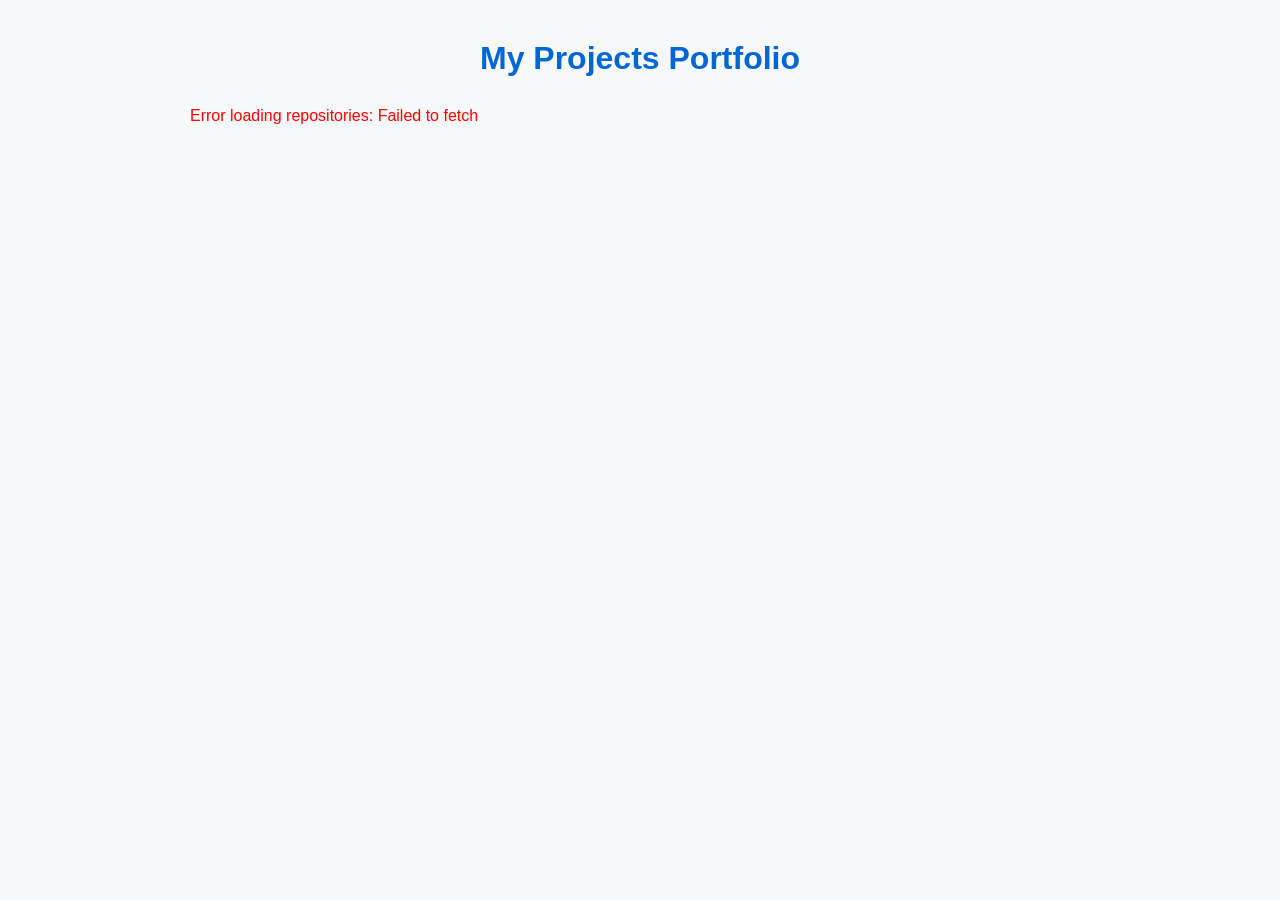
==== index.html @ 23388478 "Portfolio Removed HTML structure from JavaScript variable assignment and updated the username variab" ====
<!DOCTYPE html>
<html lang="en">
<head>
    <meta charset="UTF-8">
    <meta name="viewport" content="width=device-width, initial-scale=1.0">
    <title>My Portfolio & Projects</title>
    <style>
        body {
            font-family: -apple-system, BlinkMacSystemFont, "Segoe UI", Roboto, Helvetica, Arial, sans-serif;
            max-width: 900px;
            margin: 40px auto;
            padding: 0 20px;
            color: #24292e;
            background-color: #f6f8fa;
        }
        h1 {
            text-align: center;
            color: #0366d6;
            margin-bottom: 30px;
        }
        h2 {
            border-bottom: 2px solid #e1e4e8;
            padding-bottom: 6px;
            margin-top: 40px;
            color: #24292e;
            text-transform: capitalize;
        }
        .repo-grid {
            display: grid;
            grid-template-columns: repeat(auto-fill, minmax(280px, 1fr));
            gap: 16px;
            margin-top: 16px;
        }
        .repo-card {
            background: #ffffff;
            border: 1px solid #e1e4e8;
            border-radius: 6px;
            padding: 16px;
            box-shadow: 0 1px 3px rgba(0,0,0,0.04);
            display: flex;
            flex-direction: column;
            justify-content: space-between;
            transition: transform 0.2s, box-shadow 0.2s;
        }
        .repo-card:hover {
            transform: translateY(-2px);
            box-shadow: 0 4px 8px rgba(0,0,0,0.08);
        }
        .repo-title {
            font-size: 1.1em;
            font-weight: 600;
            color: #0366d6;
            text-decoration: none;
            word-break: break-all;
        }
        .repo-title:hover {
            text-decoration: underline;
        }
        .repo-desc {
            color: #586069;
            font-size: 0.9em;
            margin: 10px 0;
            flex-grow: 1;
        }
        .repo-meta {
            font-size: 0.8em;
            color: #6a737d;
            display: flex;
            gap: 10px;
            align-items: center;
            flex-wrap: wrap;
        }
        .language {
            background: #f1f8ff;
            color: #0366d6;
            padding: 2px 6px;
            border-radius: 4px;
            font-weight: 500;
        }
        .topic-tag {
            background: #eaecef;
            color: #24292e;
            padding: 2px 6px;
            border-radius: 4px;
            font-size: 0.75em;
        }
    </style>
</head>
<body>

    <h1>My Projects Portfolio</h1>
    <div id="portfolio-container">Loading repositories by field...</div>

    <script>

        const username = 'thibdrv';

        async function fetchCategorizedRepos() {
            const container = document.getElementById('portfolio-container');
            try {
                const response = await fetch(`https://api.github.com/users/${username}/repos?sort=updated&per_page=100`);
                if (!response.ok) throw new Error('Failed to fetch repositories');
                
                const repos = await response.json();
                const originalRepos = repos.filter(repo => !repo.fork);

                if (originalRepos.length === 0) {
                    container.innerHTML = '<p>No repositories found.</p>';
                    return;
                }

                const categories = {};
                
                originalRepos.forEach(repo => {
                    // Look at GitHub topics to categorize, or use default category
                    let category = 'Other Projects';
                    if (repo.topics && repo.topics.length > 0) {
                        // Takes the first topic as the main category, and cleans formatting
                        category = repo.topics[0].replace(/-/g, ' ');
                    }

                    if (!categories[category]) {
                        categories[category] = [];
                    }
                    categories[category].push(repo);
                });

                container.innerHTML = '';

                // Render each category section
                for (const [categoryName, repoList] of Object.entries(categories)) {
                    const section = document.createElement('div');
                    
                    const heading = document.createElement('h2');
                    heading.textContent = categoryName;
                    section.appendChild(heading);

                    const grid = document.createElement('div');
                    grid.className = 'repo-grid';

                    repoList.forEach(repo => {
                        const card = document.createElement('div');
                        card.className = 'repo-card';
                        
                        const description = repo.description ? repo.description : 'No description provided.';
                        const language = repo.language ? `<span class="language">${repo.language}</span>` : '';
                        const topics = repo.topics ? repo.topics.map(t => `<span class="topic-tag">${t}</span>`).join(' ') : '';
                        
                        card.innerHTML = `
                            <div>
                                <a class="repo-title" href="${repo.html_url}" target="_blank">${repo.name}</a>
                                <p class="repo-desc">${description}</p>
                            </div>
                            <div>
                                <div style="margin-bottom: 8px;">${topics}</div>
                                <div class="repo-meta">
                                    ${language} 
                                    <span>⭐ ${repo.stargazers_count}</span>
                                </div>
                            </div>
                        `;
                        grid.appendChild(card);
                    });

                    section.appendChild(grid);
                    container.appendChild(section);
                }

            } catch (error) {
                container.innerHTML = `<p style="color: red;">Error loading repositories: ${error.message}</p>`;
            }
        }

        fetchCategorizedRepos();
    </script>

</body>
</html>
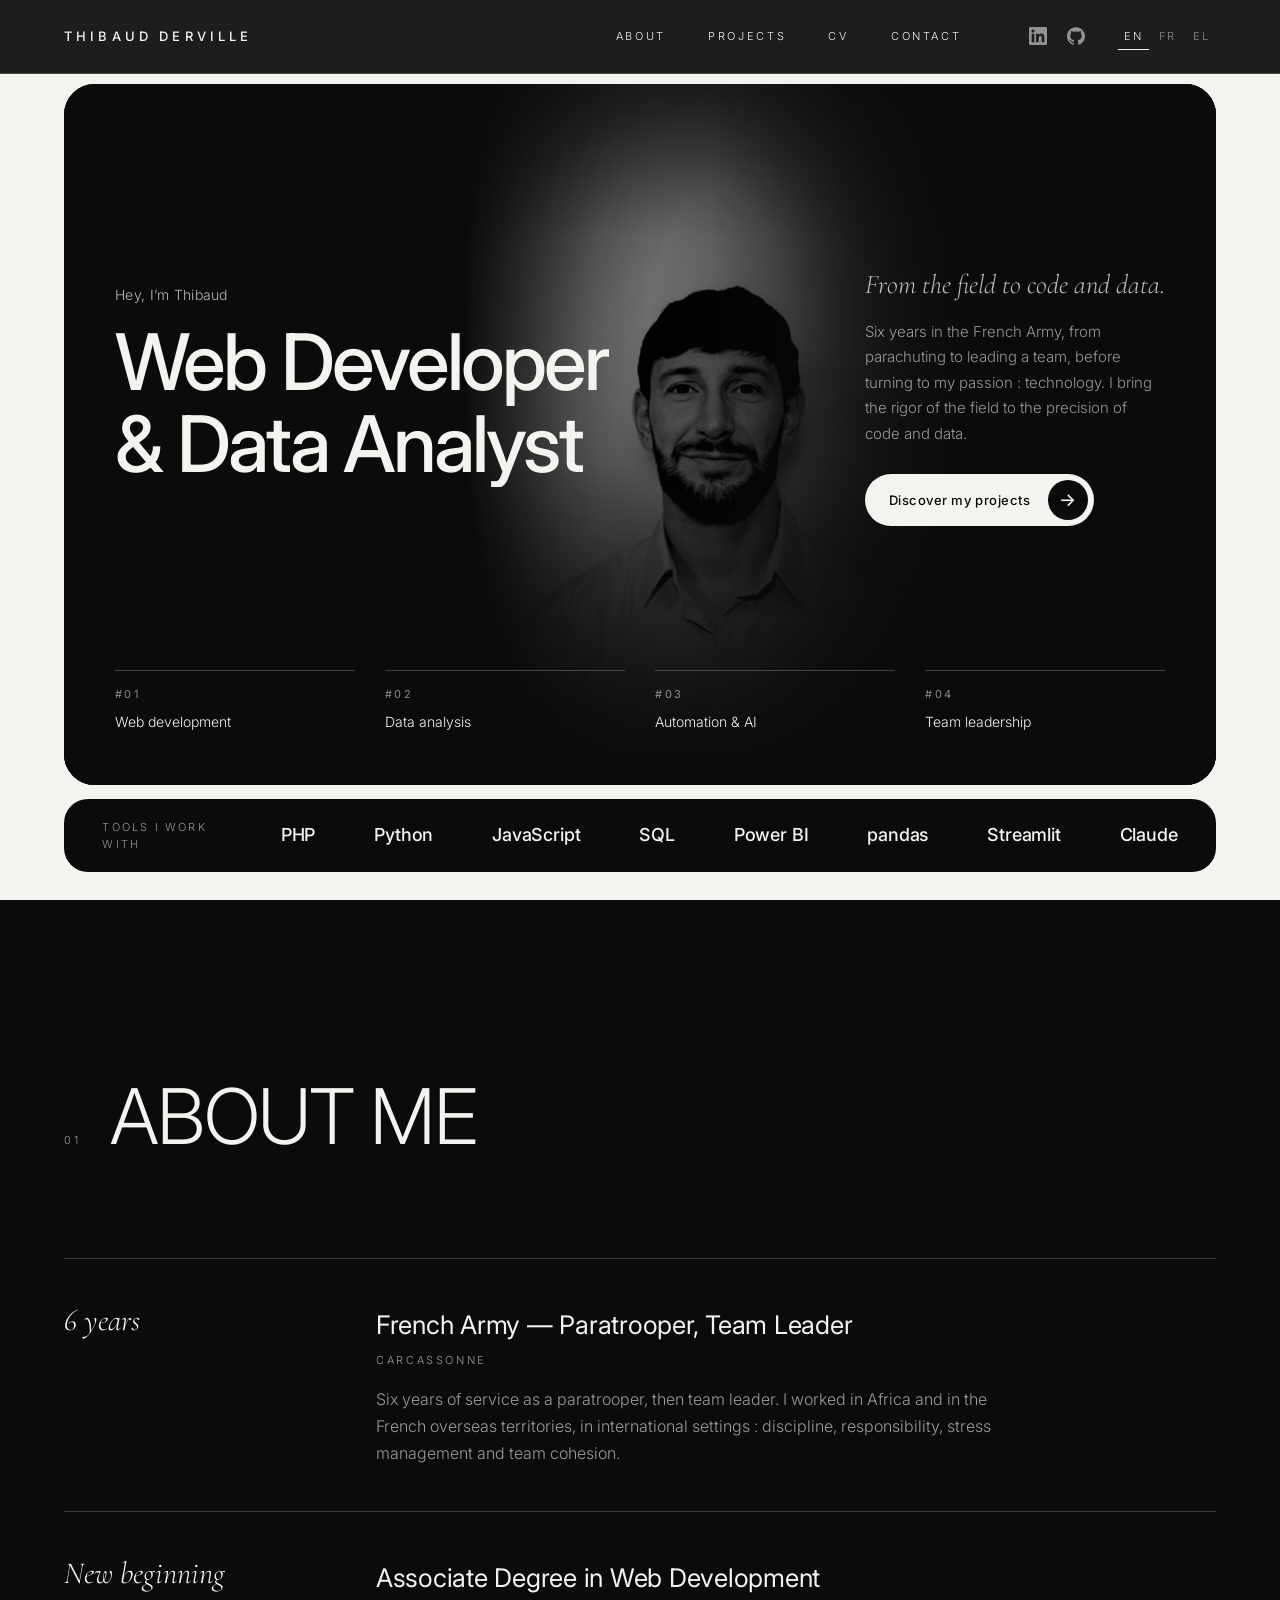
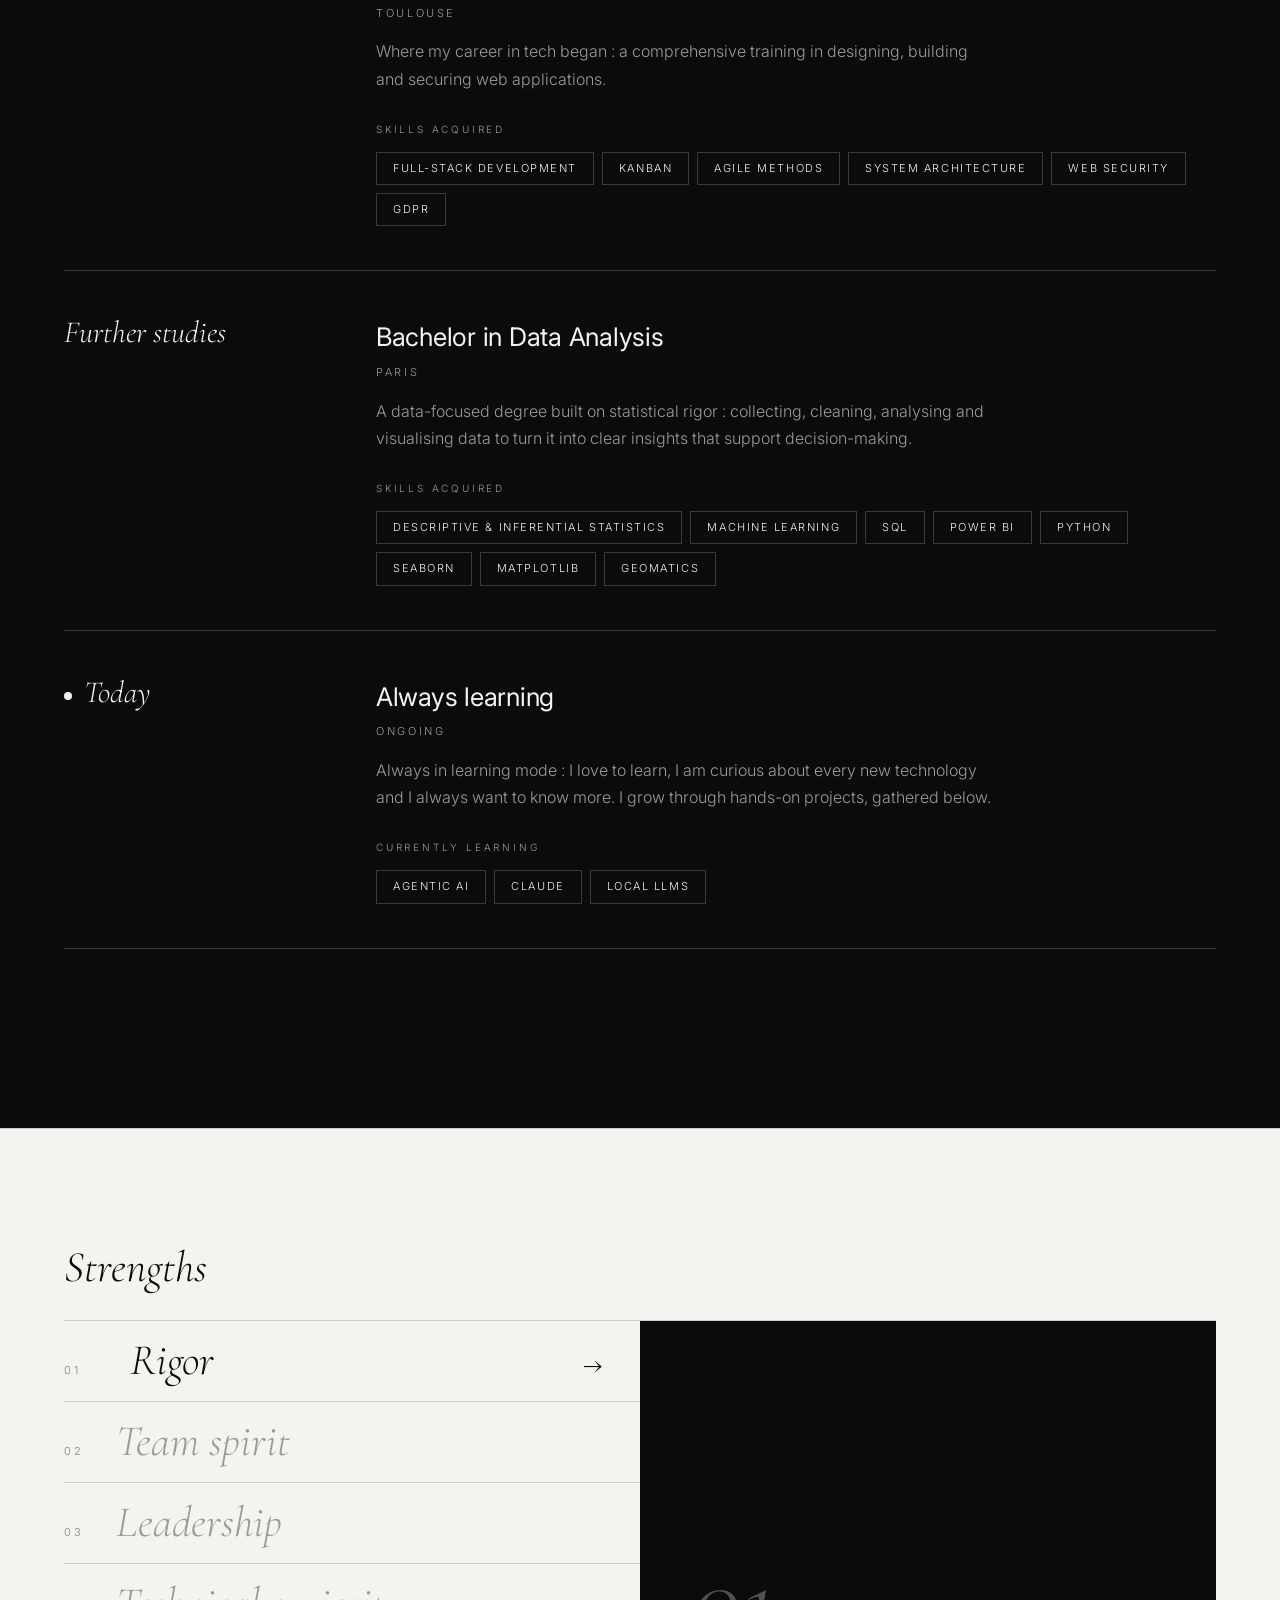
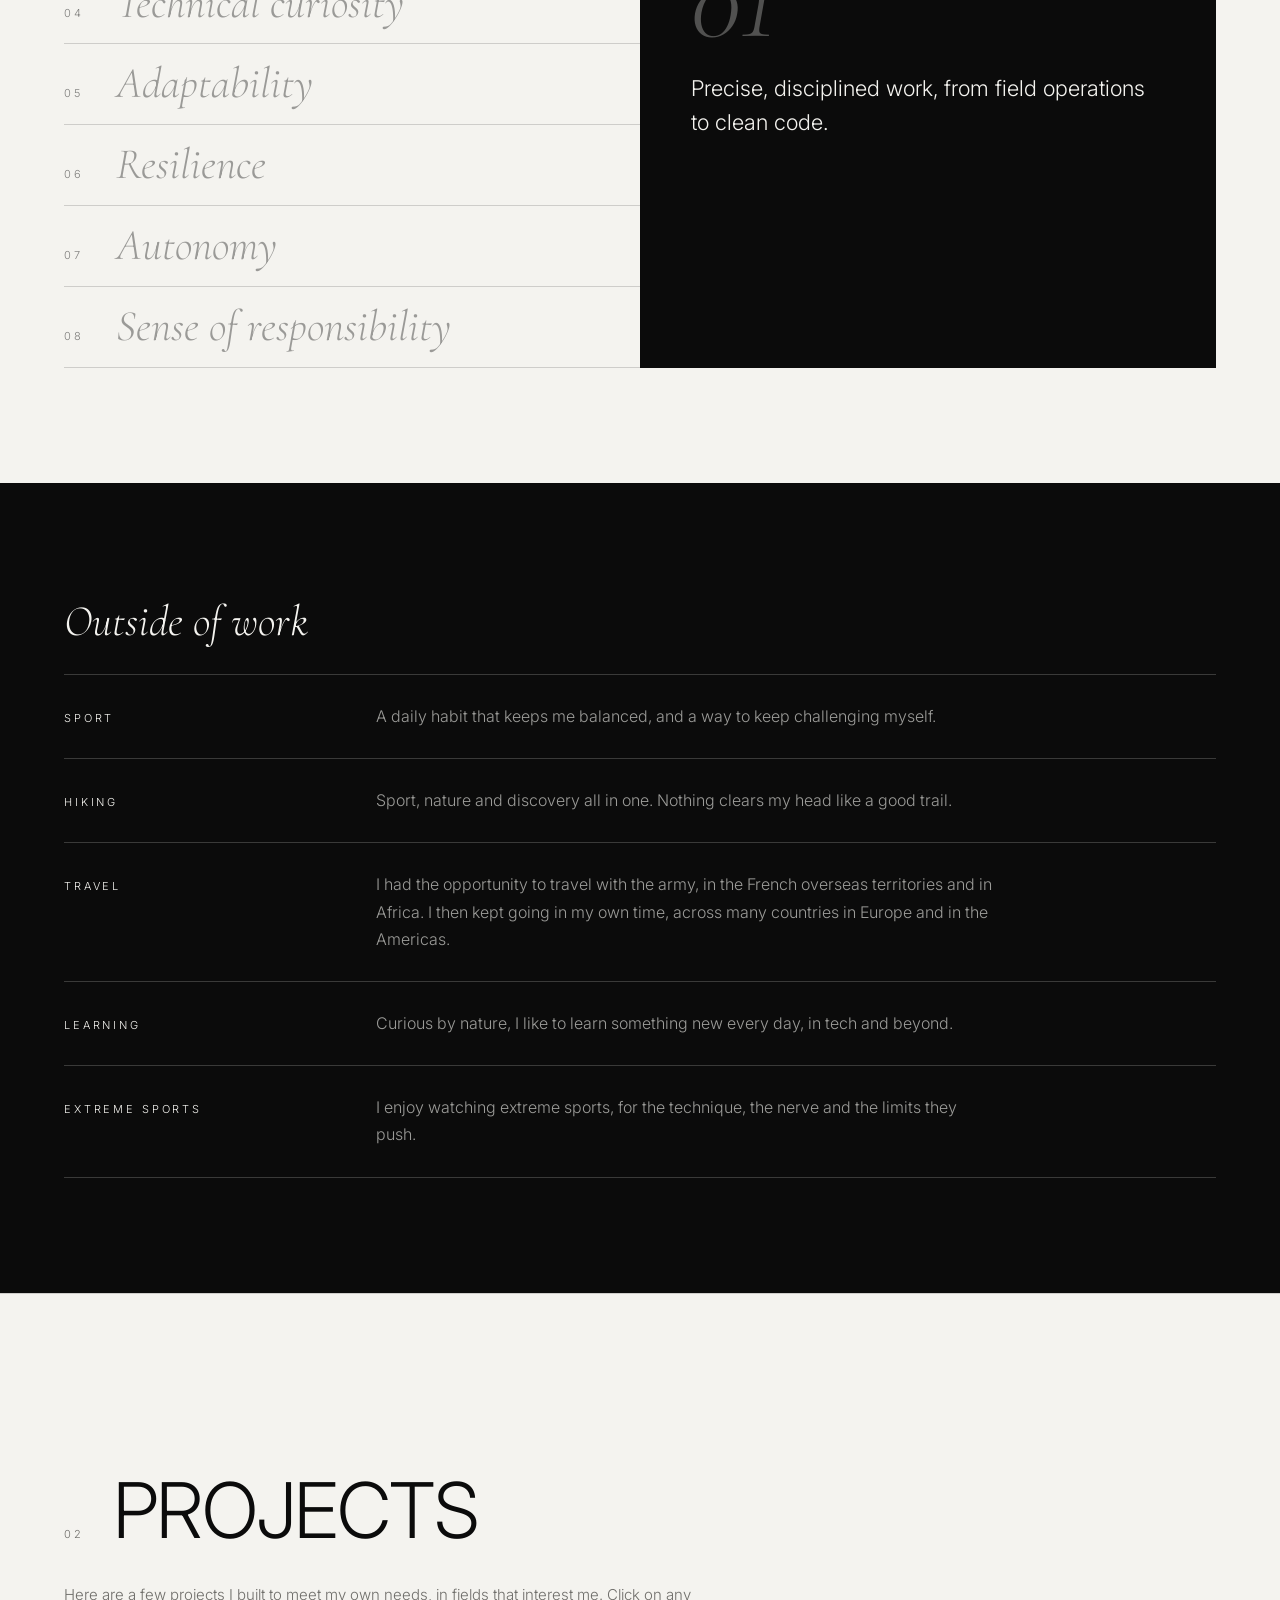
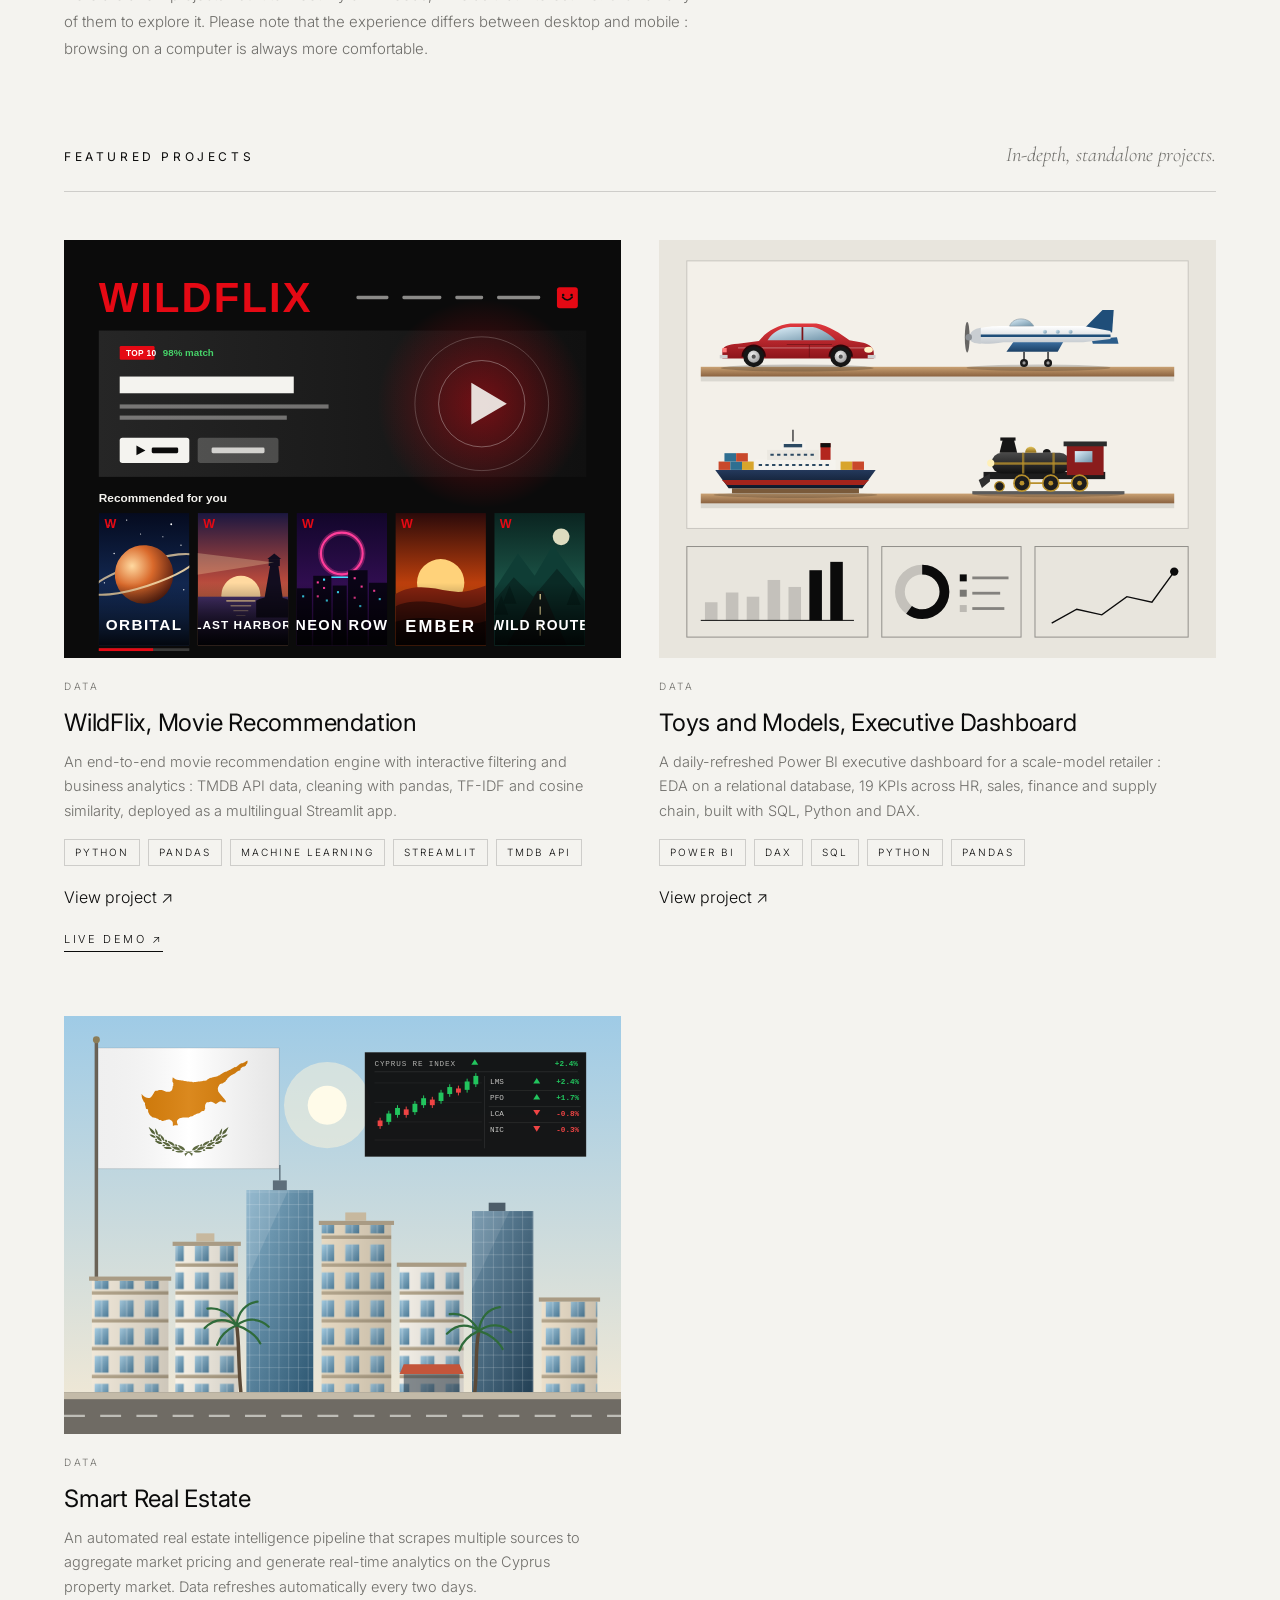
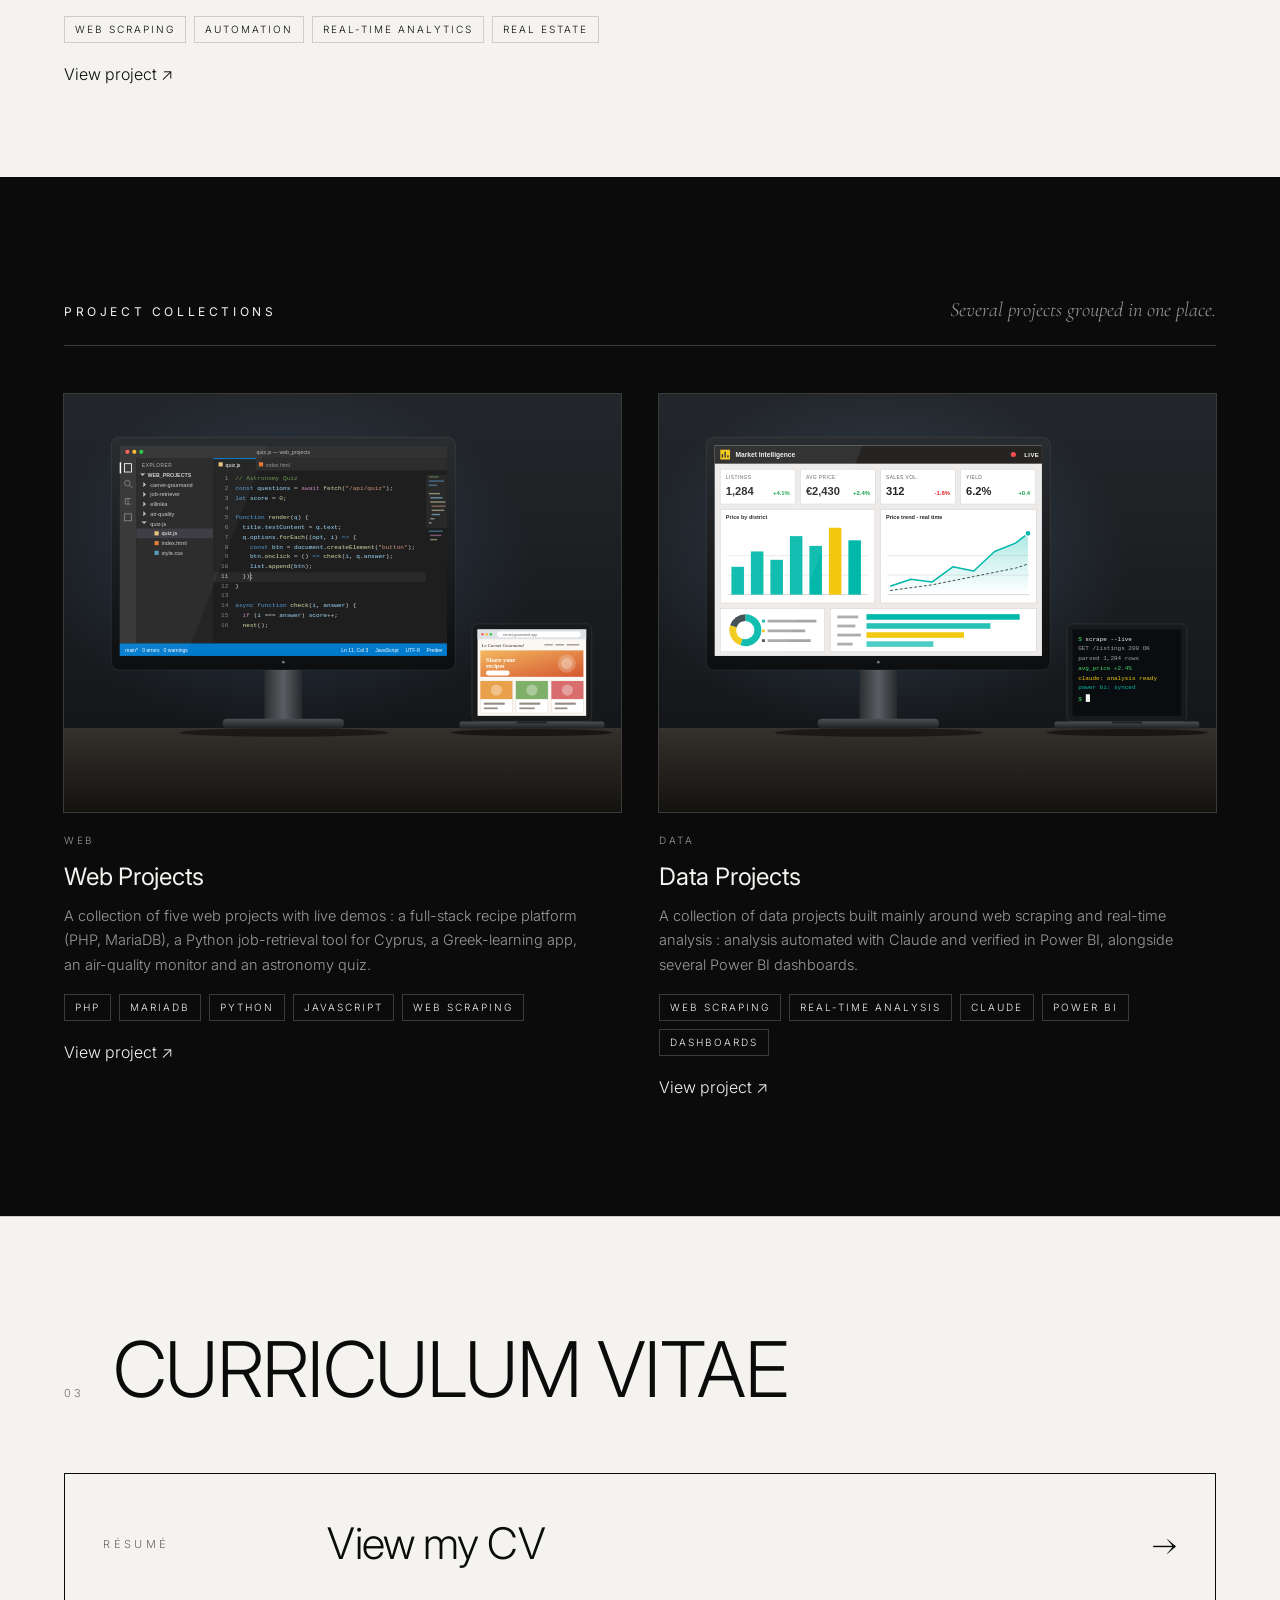
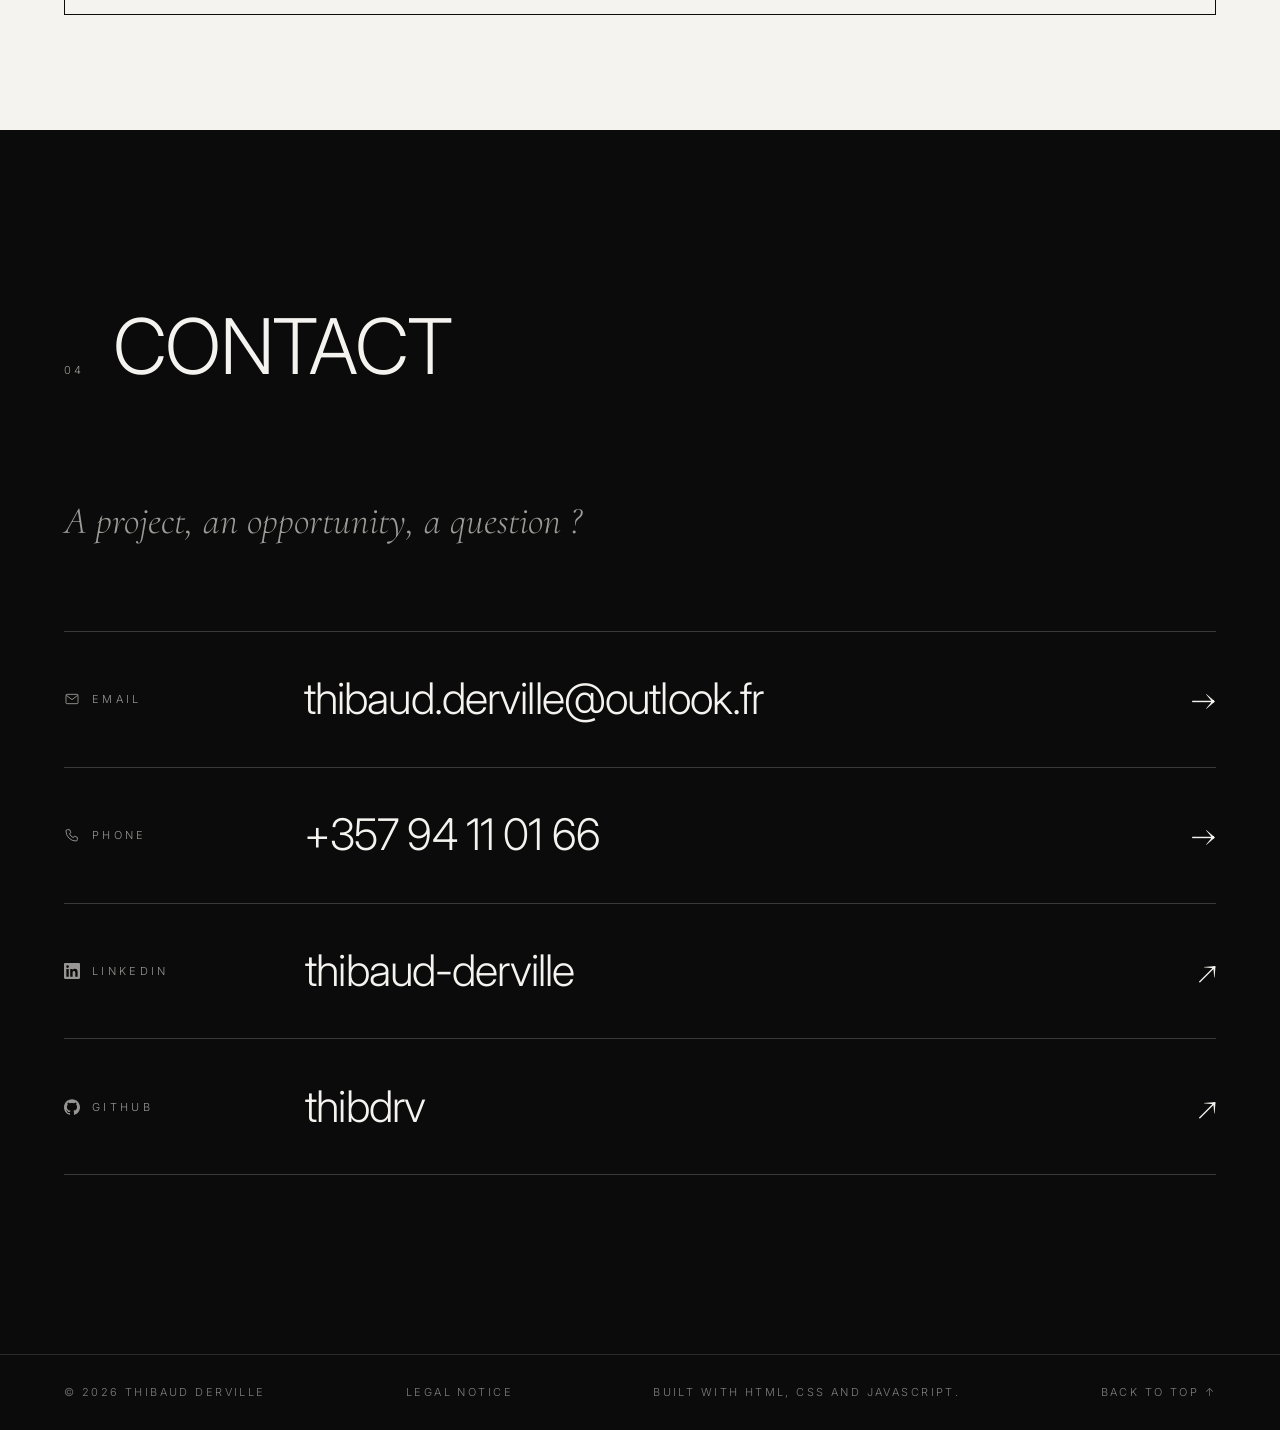
==== commit bbc402cc: "Nouveau portfolio : accueil, parcours, projets, CV et mentions légales Site statique (HTML, CSS, Jav" ====
--- a/index.html
+++ b/index.html
@@ -1,178 +1,295 @@
 <!DOCTYPE html>
 <html lang="en">
 <head>
-    <meta charset="UTF-8">
-    <meta name="viewport" content="width=device-width, initial-scale=1.0">
-    <title>My Portfolio & Projects</title>
-    <style>
-        body {
-            font-family: -apple-system, BlinkMacSystemFont, "Segoe UI", Roboto, Helvetica, Arial, sans-serif;
-            max-width: 900px;
-            margin: 40px auto;
-            padding: 0 20px;
-            color: #24292e;
-            background-color: #f6f8fa;
-        }
-        h1 {
-            text-align: center;
-            color: #0366d6;
-            margin-bottom: 30px;
-        }
-        h2 {
-            border-bottom: 2px solid #e1e4e8;
-            padding-bottom: 6px;
-            margin-top: 40px;
-            color: #24292e;
-            text-transform: capitalize;
-        }
-        .repo-grid {
-            display: grid;
-            grid-template-columns: repeat(auto-fill, minmax(280px, 1fr));
-            gap: 16px;
-            margin-top: 16px;
-        }
-        .repo-card {
-            background: #ffffff;
-            border: 1px solid #e1e4e8;
-            border-radius: 6px;
-            padding: 16px;
-            box-shadow: 0 1px 3px rgba(0,0,0,0.04);
-            display: flex;
-            flex-direction: column;
-            justify-content: space-between;
-            transition: transform 0.2s, box-shadow 0.2s;
-        }
-        .repo-card:hover {
-            transform: translateY(-2px);
-            box-shadow: 0 4px 8px rgba(0,0,0,0.08);
-        }
-        .repo-title {
-            font-size: 1.1em;
-            font-weight: 600;
-            color: #0366d6;
-            text-decoration: none;
-            word-break: break-all;
-        }
-        .repo-title:hover {
-            text-decoration: underline;
-        }
-        .repo-desc {
-            color: #586069;
-            font-size: 0.9em;
-            margin: 10px 0;
-            flex-grow: 1;
-        }
-        .repo-meta {
-            font-size: 0.8em;
-            color: #6a737d;
-            display: flex;
-            gap: 10px;
-            align-items: center;
-            flex-wrap: wrap;
-        }
-        .language {
-            background: #f1f8ff;
-            color: #0366d6;
-            padding: 2px 6px;
-            border-radius: 4px;
-            font-weight: 500;
-        }
-        .topic-tag {
-            background: #eaecef;
-            color: #24292e;
-            padding: 2px 6px;
-            border-radius: 4px;
-            font-size: 0.75em;
-        }
-    </style>
+  <meta charset="UTF-8">
+  <meta name="viewport" content="width=device-width, initial-scale=1">
+  <title>Thibaud Derville — Web Developer & Data Analyst</title>
+  <meta name="description" content="Portfolio of Thibaud Derville&nbsp;: former paratrooper, web developer and data analyst.">
+  <link rel="icon" href="assets/favicon.svg" type="image/svg+xml">
+  <meta name="theme-color" content="#f4f3ef">
+  <!-- Link preview (LinkedIn, WhatsApp...) -->
+  <meta property="og:type" content="website">
+  <meta property="og:site_name" content="Thibaud Derville">
+  <meta property="og:title" content="Thibaud Derville — Web Developer &amp; Data Analyst">
+  <meta property="og:description" content="Portfolio of Thibaud Derville, former paratrooper, web developer and data analyst.">
+  <meta name="twitter:card" content="summary_large_image">
+  <meta property="og:url" content="https://thibdrv.github.io/">
+  <meta property="og:image" content="https://thibdrv.github.io/assets/og-image.jpg">
+  <meta property="og:image:width" content="1200">
+  <meta property="og:image:height" content="630">
+  <meta name="twitter:image" content="https://thibdrv.github.io/assets/og-image.jpg">
+  <link rel="canonical" href="https://thibdrv.github.io/">
+  <link rel="preconnect" href="https://fonts.googleapis.com">
+  <link rel="preconnect" href="https://fonts.gstatic.com" crossorigin>
+  <link href="https://fonts.googleapis.com/css2?family=Inter:wght@300;400;500&family=Cormorant+Garamond:ital,wght@0,300;0,400;1,300;1,400&display=swap" rel="stylesheet">
+  <link rel="stylesheet" href="css/style.css">
 </head>
 <body>
 
-    <h1>My Projects Portfolio</h1>
-    <div id="portfolio-container">Loading repositories by field...</div>
-
-    <script>
-
-        const username = 'thibdrv';
-
-        async function fetchCategorizedRepos() {
-            const container = document.getElementById('portfolio-container');
-            try {
-                const response = await fetch(`https://api.github.com/users/${username}/repos?sort=updated&per_page=100`);
-                if (!response.ok) throw new Error('Failed to fetch repositories');
-                
-                const repos = await response.json();
-                const originalRepos = repos.filter(repo => !repo.fork);
-
-                if (originalRepos.length === 0) {
-                    container.innerHTML = '<p>No repositories found.</p>';
-                    return;
-                }
-
-                const categories = {};
-                
-                originalRepos.forEach(repo => {
-                    // Look at GitHub topics to categorize, or use default category
-                    let category = 'Other Projects';
-                    if (repo.topics && repo.topics.length > 0) {
-                        // Takes the first topic as the main category, and cleans formatting
-                        category = repo.topics[0].replace(/-/g, ' ');
-                    }
-
-                    if (!categories[category]) {
-                        categories[category] = [];
-                    }
-                    categories[category].push(repo);
-                });
-
-                container.innerHTML = '';
-
-                // Render each category section
-                for (const [categoryName, repoList] of Object.entries(categories)) {
-                    const section = document.createElement('div');
-                    
-                    const heading = document.createElement('h2');
-                    heading.textContent = categoryName;
-                    section.appendChild(heading);
-
-                    const grid = document.createElement('div');
-                    grid.className = 'repo-grid';
-
-                    repoList.forEach(repo => {
-                        const card = document.createElement('div');
-                        card.className = 'repo-card';
-                        
-                        const description = repo.description ? repo.description : 'No description provided.';
-                        const language = repo.language ? `<span class="language">${repo.language}</span>` : '';
-                        const topics = repo.topics ? repo.topics.map(t => `<span class="topic-tag">${t}</span>`).join(' ') : '';
-                        
-                        card.innerHTML = `
-                            <div>
-                                <a class="repo-title" href="${repo.html_url}" target="_blank">${repo.name}</a>
-                                <p class="repo-desc">${description}</p>
-                            </div>
-                            <div>
-                                <div style="margin-bottom: 8px;">${topics}</div>
-                                <div class="repo-meta">
-                                    ${language} 
-                                    <span>⭐ ${repo.stargazers_count}</span>
-                                </div>
-                            </div>
-                        `;
-                        grid.appendChild(card);
-                    });
-
-                    section.appendChild(grid);
-                    container.appendChild(section);
-                }
-
-            } catch (error) {
-                container.innerHTML = `<p style="color: red;">Error loading repositories: ${error.message}</p>`;
-            }
-        }
-
-        fetchCategorizedRepos();
-    </script>
-
-</body>
+  <header class="header" id="header">
+    <a href="#accueil" class="logo">THIBAUD DERVILLE</a>
+    <div class="header__menu" id="site-menu">
+    <nav class="nav" aria-label="Main navigation">
+      <a href="#parcours" data-i18n="nav.path">About</a>
+      <a href="#projets" data-i18n="nav.projects">Projects</a>
+      <a href="cv.html" data-i18n="nav.cv">CV</a>
+      <a href="#contact" data-i18n="nav.contact">Contact</a>
+    </nav>
+    <!-- LinkedIn / GitHub shortcuts (generated from SOCIALS in js/projects.js) -->
+    <div class="social" id="header-social" role="group" aria-label="Social links"></div>
+    <div class="lang" role="group" aria-label="Language">
+      <button type="button" data-lang="en" lang="en" aria-pressed="true">EN</button>
+      <button type="button" data-lang="fr" lang="fr" aria-pressed="false">FR</button>
+      <button type="button" data-lang="el" lang="el" aria-pressed="false">EL</button>
+    </div>
+    </div>
+    <button type="button" class="menu-toggle" aria-label="Menu" aria-expanded="false" aria-controls="site-menu"><span></span><span></span><span></span></button>
+  </header>
+
+  <main>
+
+    <!-- HOME -->
+    <section class="hero" id="accueil">
+      <div class="hero__card">
+        <img class="hero__photo" src="assets/photo-thibaud.jpg" alt="Thibaud Derville" width="600" height="800" fetchpriority="high">
+
+        <div class="hero__main">
+        <div class="hero__content">
+          <p class="eyebrow reveal" data-i18n="hero.hey">Hey, I’m Thibaud</p>
+          <h1 class="hero__title">
+            <span class="line"><span class="line__inner" data-i18n="hero.line1">Web Developer</span></span>
+            <span class="line"><span class="line__inner" data-i18n-html="hero.line2"><em>&amp;</em> Data Analyst</span></span>
+          </h1>
+        </div>
+        <div class="hero__aside">
+          <p class="hero__tagline reveal" data-i18n="hero.tagline">From the field to code and data.</p>
+          <p class="hero__text reveal" data-i18n="hero.text">
+            Six years in the French Army, from parachuting to leading a team, before turning to my passion&nbsp;&nbsp;: technology. I bring the rigor of the field to the precision of code and data.
+          </p>
+          <a href="#projets" class="hero__cta reveal">
+            <span data-i18n="hero.cta">Discover my projects</span>
+            <span class="hero__cta-arrow" aria-hidden="true">→</span>
+          </a>
+        </div>
+        </div>
+
+        <ol class="hero__points">
+          <li class="reveal"><b>#01</b><span data-i18n="hero.p1">Web development</span></li>
+          <li class="reveal"><b>#02</b><span data-i18n="hero.p2">Data analysis</span></li>
+          <li class="reveal"><b>#03</b><span data-i18n="hero.p3">Automation &amp; AI</span></li>
+          <li class="reveal"><b>#04</b><span data-i18n="hero.p4">Team leadership</span></li>
+        </ol>
+      </div>
+
+      <div class="hero__stack reveal">
+        <span class="hero__stack-label" data-i18n="hero.stack">Tools I work with</span>
+        <ul>
+          <li>PHP</li><li>Python</li><li>JavaScript</li><li>SQL</li><li>Power BI</li><li>pandas</li><li>Streamlit</li><li>Claude</li>
+        </ul>
+      </div>
+    </section>
+
+    <!-- BACKGROUND -->
+    <section class="section section--dark" id="parcours">
+      <div class="section__head">
+        <span class="section__index reveal">01</span>
+        <h2 class="section__title reveal" data-i18n="path.title">About me</h2>
+      </div>
+
+      <ol class="timeline">
+        <li class="timeline__item reveal">
+          <span class="timeline__period" data-i18n="path.army.period">6 years</span>
+          <div class="timeline__body">
+            <h3 data-i18n="path.army.title">French Army — Paratrooper, Team Leader</h3>
+            <p class="timeline__place">Carcassonne</p>
+            <p class="timeline__text" data-i18n="path.army.text">Six years of service as a paratrooper, then team leader. I worked in Africa and in the French overseas territories, in international settings&nbsp;&nbsp;: discipline, responsibility, stress management and team cohesion.</p>
+          </div>
+        </li>
+
+        <li class="timeline__item reveal">
+          <span class="timeline__period" data-i18n="path.bts.period">New beginning</span>
+          <div class="timeline__body">
+            <h3 data-i18n="path.bts.title">Associate Degree in Web Development</h3>
+            <p class="timeline__place" data-i18n="path.bts.place">Toulouse</p>
+            <p class="timeline__text" data-i18n="path.bts.text">Where my career in tech began&nbsp;&nbsp;: a comprehensive training in designing, building and securing web applications.</p>
+            <div class="skills">
+              <span class="skills__label" data-i18n="path.skills.label">Skills acquired</span>
+              <ul class="skills__list" data-i18n-list="path.bts.skills">
+                <li>Full-stack development</li><li>Kanban</li><li>Agile methods</li><li>System architecture</li><li>Web security</li><li>GDPR</li>
+              </ul>
+            </div>
+          </div>
+        </li>
+
+        <li class="timeline__item reveal">
+          <span class="timeline__period" data-i18n="path.bachelor.period">Further studies</span>
+          <div class="timeline__body">
+            <h3 data-i18n="path.bachelor.title">Bachelor in Data Analysis</h3>
+            <p class="timeline__place" data-i18n="path.bachelor.place">Paris</p>
+            <p class="timeline__text" data-i18n="path.bachelor.text">A data-focused degree built on statistical rigor&nbsp;&nbsp;: collecting, cleaning, analysing and visualising data to turn it into clear insights that support decision-making.</p>
+            <div class="skills">
+              <span class="skills__label" data-i18n="path.skills.label">Skills acquired</span>
+              <ul class="skills__list" data-i18n-list="path.bachelor.skills">
+                <li>Descriptive &amp; inferential statistics</li><li>Machine learning</li><li>SQL</li><li>Power BI</li><li>Python</li><li>Seaborn</li><li>Matplotlib</li><li>Geomatics</li>
+              </ul>
+            </div>
+          </div>
+        </li>
+
+        <li class="timeline__item timeline__item--current reveal">
+          <span class="timeline__period" data-i18n="path.now.period">Today</span>
+          <div class="timeline__body">
+            <h3 data-i18n="path.now.title">Always learning</h3>
+            <p class="timeline__place" data-i18n="path.now.place">Ongoing</p>
+            <p class="timeline__text" data-i18n="path.now.text">Always in learning mode&nbsp;&nbsp;: I love to learn, I am curious about every new technology and I always want to know more. I grow through hands-on projects, gathered below.</p>
+            <div class="skills">
+              <span class="skills__label" data-i18n="path.now.skills.label">Currently learning</span>
+              <ul class="skills__list" data-i18n-list="path.now.skills">
+                <li>Agentic AI</li><li>Claude</li><li>Local LLMs</li>
+              </ul>
+            </div>
+          </div>
+        </li>
+      </ol>
+    </section>
+
+    <!-- STRENGTHS -->
+    <section class="section section--compact" id="qualites">
+      <h3 class="subhead subhead--first reveal" data-i18n="values.title">Strengths</h3>
+      <ul class="strengths reveal" id="strengths">
+        <li class="strength" tabindex="0">
+          <span class="strength__num">01</span>
+          <span class="strength__word" data-i18n="values.rigor">Rigor</span>
+          <p class="strength__desc" data-i18n="values.rigor.desc">Precise, disciplined work, from field operations to clean code.</p>
+        </li>
+        <li class="strength" tabindex="0">
+          <span class="strength__num">02</span>
+          <span class="strength__word" data-i18n="values.team">Team spirit</span>
+          <p class="strength__desc" data-i18n="values.team.desc">Team leader&nbsp;: I know how to bring out the best in a group.</p>
+        </li>
+        <li class="strength" tabindex="0">
+          <span class="strength__num">03</span>
+          <span class="strength__word" data-i18n="values.leadership">Leadership</span>
+          <p class="strength__desc" data-i18n="values.leadership.desc">Six years leading a team in demanding environments.</p>
+        </li>
+        <li class="strength" tabindex="0">
+          <span class="strength__num">04</span>
+          <span class="strength__word" data-i18n="values.curiosity">Technical curiosity</span>
+          <p class="strength__desc" data-i18n="values.curiosity.desc">Always testing new tools, from agentic AI to local LLMs.</p>
+        </li>
+        <li class="strength" tabindex="0">
+          <span class="strength__num">05</span>
+          <span class="strength__word" data-i18n="values.adaptability">Adaptability</span>
+          <p class="strength__desc" data-i18n="values.adaptability.desc">Africa, overseas territories, new countries&nbsp;: I adapt fast.</p>
+        </li>
+        <li class="strength" tabindex="0">
+          <span class="strength__num">06</span>
+          <span class="strength__word" data-i18n="values.resilience">Resilience</span>
+          <p class="strength__desc" data-i18n="values.resilience.desc">Used to pressure, I keep a clear head when it counts.</p>
+        </li>
+        <li class="strength" tabindex="0">
+          <span class="strength__num">07</span>
+          <span class="strength__word" data-i18n="values.autonomy">Autonomy</span>
+          <p class="strength__desc" data-i18n="values.autonomy.desc">I take initiative and carry a project from idea to deployment.</p>
+        </li>
+        <li class="strength" tabindex="0">
+          <span class="strength__num">08</span>
+          <span class="strength__word" data-i18n="values.responsibility">Sense of responsibility</span>
+          <p class="strength__desc" data-i18n="values.responsibility.desc">I own my work and stand behind the results.</p>
+        </li>
+      </ul>
+
+    </section>
+
+    <!-- INTERESTS -->
+    <section class="section section--compact section--dark" id="interets">
+      <h3 class="subhead subhead--first reveal" data-i18n="interests.title">Outside of work</h3>
+      <ul class="interests">
+        <li class="interest reveal">
+          <span class="interest__name" data-i18n="interests.sport.title">Sport</span>
+          <p class="interest__text" data-i18n="interests.sport.text">A daily habit that keeps me balanced, and a way to keep challenging myself.</p>
+        </li>
+        <li class="interest reveal">
+          <span class="interest__name" data-i18n="interests.hiking.title">Hiking</span>
+          <p class="interest__text" data-i18n="interests.hiking.text">Sport, nature and discovery all in one. Nothing clears my head like a good trail.</p>
+        </li>
+        <li class="interest reveal">
+          <span class="interest__name" data-i18n="interests.travel.title">Travel</span>
+          <p class="interest__text" data-i18n="interests.travel.text">I had the opportunity to travel with the army, in the French overseas territories and in Africa. I then kept going in my own time, across many countries in Europe and in the Americas.</p>
+        </li>
+        <li class="interest reveal">
+          <span class="interest__name" data-i18n="interests.learning.title">Learning</span>
+          <p class="interest__text" data-i18n="interests.learning.text">Curious by nature, I like to learn something new every day, in tech and beyond.</p>
+        </li>
+        <li class="interest reveal">
+          <span class="interest__name" data-i18n="interests.extreme.title">Extreme sports</span>
+          <p class="interest__text" data-i18n="interests.extreme.text">I enjoy watching extreme sports, for the technique, the nerve and the limits they push.</p>
+        </li>
+      </ul>
+    </section>
+
+    <!-- PROJECTS -->
+    <section class="section section--tight-bottom" id="projets">
+      <div class="section__head section__head--tight">
+        <span class="section__index reveal">02</span>
+        <h2 class="section__title reveal" data-i18n="projects.title">Projects</h2>
+      </div>
+      <p class="section__intro reveal" data-i18n="projects.intro">Here are a few projects I built to meet my own needs, in fields that interest me. Click on any of them to explore it. Please note that the experience differs between desktop and mobile&nbsp;: browsing on a computer is always more comfortable.</p>
+      <!-- Cards are generated from js/projects.js (field "group") -->
+      <div class="projects-group">
+        <div class="projects-group__head reveal">
+          <h3 class="projects-group__title" data-i18n="projects.featured.title">Featured projects</h3>
+          <p class="projects-group__desc" data-i18n="projects.featured.desc">In-depth, standalone projects.</p>
+        </div>
+        <div class="projects" id="projects-featured"></div>
+      </div>
+    </section>
+
+    <!-- COLLECTIONS -->
+    <section class="section section--compact section--dark" id="collections">
+      <div class="projects-group">
+        <div class="projects-group__head reveal">
+          <h3 class="projects-group__title" data-i18n="projects.collections.title">Project collections</h3>
+          <p class="projects-group__desc" data-i18n="projects.collections.desc">Several projects grouped in one place.</p>
+        </div>
+        <div class="projects" id="projects-collections"></div>
+      </div>
+    </section>
+
+    <!-- CV -->
+    <section class="section section--compact" id="cv">
+      <div class="section__head">
+        <span class="section__index reveal">03</span>
+        <h2 class="section__title reveal" data-i18n="cv.title">Curriculum Vitae</h2>
+      </div>
+      <a href="cv.html" class="cv-link reveal">
+        <span class="cv-link__label" data-i18n="cv.label">Résumé</span>
+        <span class="cv-link__value" data-i18n="cv.open">View my CV</span>
+        <span class="cv-link__arrow" aria-hidden="true">→</span>
+      </a>
+    </section>
+
+    <!-- CONTACT -->
+    <section class="section section--dark" id="contact">
+      <div class="section__head">
+        <span class="section__index reveal">04</span>
+        <h2 class="section__title reveal" data-i18n="contact.title">Contact</h2>
+      </div>
+      <p class="contact__lead reveal" data-i18n="contact.lead">A project, an opportunity, a question&nbsp;?</p>
+      <!-- Rows (email, LinkedIn, GitHub) are generated from js/projects.js -->
+      <ul class="contact__list" id="contact-list"></ul>
+    </section>
+
+  </main>
+
+  <footer class="footer">
+    <span>© <span id="year2">2026</span> Thibaud Derville</span>
+    <a href="legal.html" data-i18n="footer.legal">Legal notice</a>
+    <span data-i18n="footer.built">Built with HTML, CSS and JavaScript.</span>
+    <a href="#accueil" data-i18n="footer.top">Back to top ↑</a>
+  </footer>
+
+  <script src="js/projects.js"></script>
+  <script src="js/i18n.js"></script>
+  <script src="js/main.js"></script></body>
 </html>
--- a/css/style.css
+++ b/css/style.css
@@ -0,0 +1,1408 @@
+/* ==========================================================================
+   Variables
+   ========================================================================== */
+:root {
+  --bg: #f4f3ef;
+  --ink: #0b0b0b;
+  --muted: #6f6e6a;
+  --line: rgba(11, 11, 11, 0.16);
+  --pad: clamp(20px, 5vw, 72px);
+  --sans: "Inter", "Helvetica Neue", Helvetica, Arial, sans-serif;
+  --serif: "Cormorant Garamond", "Times New Roman", serif;
+  --ease: cubic-bezier(0.19, 1, 0.22, 1);
+}
+
+*, *::before, *::after { box-sizing: border-box; margin: 0; padding: 0; }
+
+html { scroll-behavior: smooth; scroll-padding-top: 76px; }
+/* Garde-fou : jamais de défilement horizontal de la page */
+html, body { max-width: 100%; overflow-x: clip; }
+
+body {
+  background: var(--bg);
+  color: var(--ink);
+  font-family: var(--sans);
+  font-weight: 300;
+  font-size: 16px;
+  line-height: 1.7;
+  -webkit-font-smoothing: antialiased;
+}
+
+a { color: inherit; text-decoration: none; }
+ul, ol { list-style: none; }
+
+::selection { background: var(--ink); color: var(--bg); }
+
+/* ==========================================================================
+   Header
+   ========================================================================== */
+.header {
+  position: fixed;
+  inset: 0 0 auto 0;
+  z-index: 50;
+  display: flex;
+  justify-content: space-between;
+  align-items: center;
+  padding: 18px var(--pad);
+  /* par défaut (sur une partie crème) : barre noire, texte crème */
+  --bg: #0b0b0b;
+  --ink: #f4f3ef;
+  --muted: rgba(244, 243, 239, 0.62);
+  --line: rgba(244, 243, 239, 0.2);
+  background: rgba(11, 11, 11, 0.92);
+  -webkit-backdrop-filter: blur(14px);
+  backdrop-filter: blur(14px);
+  border-bottom: 1px solid var(--line);
+  color: var(--ink);
+  transition: background-color 0.6s var(--ease), color 0.6s var(--ease), border-color 0.6s var(--ease);
+}
+/* Sur une partie noire : l'inverse, barre crème, texte noir */
+.header.is-on-dark {
+  --bg: #f4f3ef;
+  --ink: #0b0b0b;
+  --muted: #6f6e6a;
+  --line: rgba(11, 11, 11, 0.16);
+  background: rgba(244, 243, 239, 0.92);
+}
+
+.logo {
+  white-space: nowrap;
+  font-weight: 500;
+  font-size: 13px;
+  letter-spacing: 0.32em;
+}
+
+.nav { display: flex; gap: clamp(18px, 3vw, 44px); margin-left: auto; }
+
+.lang {
+  display: flex;
+  gap: 4px;
+  margin-left: clamp(24px, 3.5vw, 56px);
+}
+.lang button {
+  background: none;
+  border: 0;
+  color: inherit;
+  font: inherit;
+  font-size: 11px;
+  letter-spacing: 0.2em;
+  padding: 4px 6px;
+  cursor: pointer;
+  opacity: 0.5;
+  border-bottom: 1px solid transparent;
+  transition: opacity 0.4s var(--ease), border-color 0.4s var(--ease);
+}
+.lang button:hover { opacity: 1; }
+.lang button.is-active { opacity: 1; border-bottom-color: currentColor; }
+.lang button:focus-visible { outline: 1px solid currentColor; outline-offset: 2px; }
+.nav { gap: clamp(2px, 0.8vw, 12px); }
+.nav a {
+  font-size: 11px;
+  letter-spacing: 0.24em;
+  text-transform: uppercase;
+  position: relative;
+  padding: 9px 16px;
+  border-radius: 999px;
+  transition: background-color 0.5s var(--ease), color 0.5s var(--ease);
+}
+.nav a:hover { background: rgba(128, 128, 128, 0.16); }
+/* Lien de la section affichée : pastille pleine, couleurs inversées */
+.nav a.is-active { background: var(--ink); color: var(--bg); }
+
+/* ==========================================================================
+   Hero
+   ========================================================================== */
+.hero {
+  min-height: 100svh;
+  display: flex;
+  flex-direction: column;
+  justify-content: flex-end;
+  padding: 140px var(--pad) 56px;
+  position: relative;
+}
+
+.eyebrow {
+  font-size: 11px;
+  letter-spacing: 0.3em;
+  text-transform: uppercase;
+  color: var(--muted);
+  margin-bottom: 28px;
+}
+
+.hero__title {
+  font-weight: 300;
+  font-size: clamp(28px, 9vw, 150px);
+  line-height: 0.95;
+  letter-spacing: -0.03em;
+  text-transform: uppercase;
+}
+/* Le « & » reprend la police du titre (plus de esperluette ornementale) */
+.hero__title em {
+  font-family: inherit;
+  font-style: normal;
+  font-weight: inherit;
+  letter-spacing: inherit;
+}
+.line { display: block; overflow: hidden; padding-bottom: 0.06em; }
+.line__inner {
+  display: block;
+  transform: translateY(110%);
+  animation: rise 1.4s var(--ease) forwards;
+}
+.line:nth-child(2) .line__inner { animation-delay: 0.12s; }
+
+@keyframes rise { to { transform: translateY(0); } }
+
+.hero__foot {
+  display: flex;
+  justify-content: space-between;
+  align-items: flex-end;
+  gap: 40px;
+  margin-top: 64px;
+  padding-top: 28px;
+  border-top: 1px solid var(--line);
+}
+.hero__text { max-width: 520px; color: var(--muted); font-size: 15px; }
+
+.link-arrow {
+  font-size: 11px;
+  letter-spacing: 0.24em;
+  text-transform: uppercase;
+  white-space: nowrap;
+  display: inline-flex;
+  gap: 14px;
+  align-items: center;
+  border-bottom: 1px solid var(--ink);
+  padding-bottom: 6px;
+}
+.link-arrow span[aria-hidden] { transition: transform 0.5s var(--ease); }
+.link-arrow:hover span[aria-hidden] { transform: translateX(8px); }
+
+/* Le grec est plus large : on réduit un peu le grand titre */
+html[lang="el"] .hero__title { font-size: clamp(24px, 6.6vw, 112px); }
+
+/* Phrase d'accroche sous le titre */
+.hero__tagline {
+  margin-top: clamp(18px, 2.4vw, 32px);
+  font-family: var(--serif);
+  font-style: italic;
+  font-weight: 300;
+  font-size: clamp(22px, 2.6vw, 38px);
+  line-height: 1.2;
+  color: var(--muted);
+}
+.hero__tagline + .hero__foot { margin-top: clamp(36px, 5vw, 64px); }
+
+/* Badge circulaire */
+.hero__badge {
+  position: absolute;
+  top: clamp(110px, 16vh, 170px);
+  right: var(--pad);
+  width: clamp(112px, 11vw, 150px);
+  aspect-ratio: 1;
+  display: grid;
+  place-items: center;
+  color: var(--ink);
+  border-radius: 50%;
+}
+.hero__badge svg {
+  position: absolute;
+  inset: 0;
+  width: 100%;
+  height: 100%;
+  overflow: visible;
+  animation: badge-spin 28s linear infinite;
+}
+.hero__badge text {
+  font-family: var(--sans);
+  font-size: 11px;
+  font-weight: 400;
+  fill: currentColor;
+}
+.hero__badge-arrow {
+  font-family: var(--serif);
+  font-size: clamp(28px, 3vw, 40px);
+  line-height: 1;
+  transition: transform 0.7s var(--ease);
+}
+.hero__badge:hover .hero__badge-arrow { transform: translateY(7px); }
+.hero__badge:hover svg { animation-duration: 12s; }
+@keyframes badge-spin { to { transform: rotate(360deg); } }
+
+@media (max-width: 640px) { .hero__badge { display: none; } }
+@media (prefers-reduced-motion: reduce) {
+  .hero__badge svg { animation: none; }
+}
+
+.scroll-hint {
+  position: absolute;
+  right: var(--pad);
+  top: 140px;
+  font-size: 10px;
+  letter-spacing: 0.3em;
+  text-transform: uppercase;
+  color: var(--muted);
+  writing-mode: vertical-rl;
+}
+
+/* ==========================================================================
+   Sections
+   ========================================================================== */
+.section {
+  padding: clamp(90px, 14vw, 200px) var(--pad);
+  border-top: 1px solid var(--line);
+}
+
+.section__head {
+  display: flex;
+  align-items: baseline;
+  gap: 28px;
+  margin-bottom: clamp(48px, 8vw, 110px);
+}
+.section__index {
+  font-size: 11px;
+  letter-spacing: 0.3em;
+  color: var(--muted);
+}
+.section__title {
+  font-weight: 300;
+  font-size: clamp(36px, 6vw, 88px);
+  letter-spacing: -0.02em;
+  text-transform: uppercase;
+  line-height: 1;
+}
+
+/* ==========================================================================
+   Timeline (parcours)
+   ========================================================================== */
+.timeline { border-top: 1px solid var(--line); }
+
+.timeline__item {
+  display: grid;
+  grid-template-columns: minmax(140px, 1fr) 3fr;
+  gap: 32px;
+  padding: 44px 0;
+  border-bottom: 1px solid var(--line);
+  transition: padding-left 0.6s var(--ease);
+}
+.timeline__item:hover { padding-left: 16px; }
+
+.timeline__period {
+  font-family: var(--serif);
+  font-style: italic;
+  font-size: clamp(22px, 2.4vw, 34px);
+  line-height: 1.2;
+}
+.timeline__body h3 {
+  font-weight: 400;
+  font-size: clamp(18px, 2vw, 26px);
+  letter-spacing: -0.01em;
+  margin-bottom: 4px;
+}
+.timeline__place {
+  font-size: 11px;
+  letter-spacing: 0.24em;
+  text-transform: uppercase;
+  color: var(--muted);
+  margin-bottom: 16px;
+}
+.timeline__text { max-width: 620px; color: var(--muted); }
+
+/* Compétences : petites pastilles fines */
+.skills { margin-top: 28px; }
+.skills__label {
+  display: block;
+  font-size: 10px;
+  letter-spacing: 0.28em;
+  text-transform: uppercase;
+  color: var(--muted);
+  margin-bottom: 14px;
+}
+.skills__list { display: flex; flex-wrap: wrap; gap: 8px; }
+.skills__list li {
+  font-size: 11px;
+  letter-spacing: 0.14em;
+  text-transform: uppercase;
+  line-height: 1.4;
+  border: 1px solid var(--line);
+  padding: 8px 16px;
+  transition: background 0.5s var(--ease), color 0.5s var(--ease), border-color 0.5s var(--ease);
+}
+.skills__list li:hover { background: var(--ink); color: var(--bg); border-color: var(--ink); }
+
+.timeline__item--current .timeline__period::before {
+  content: "";
+  display: inline-block;
+  width: 8px; height: 8px;
+  border-radius: 50%;
+  background: var(--ink);
+  margin-right: 12px;
+  vertical-align: middle;
+  animation: pulse 2.4s ease-in-out infinite;
+}
+@keyframes pulse { 50% { opacity: 0.2; } }
+
+/* Qualités : liste lisible à gauche, panneau noir à droite qui détaille la qualité active */
+.strengths {
+  position: relative;
+  display: grid;
+  grid-template-columns: minmax(0, 1fr) minmax(0, 1fr);
+  align-content: start;
+  border-top: 1px solid var(--line);
+}
+.strengths::after {
+  content: "";
+  position: absolute;
+  top: 0; right: 0; bottom: 0;
+  width: 50%;
+  background: var(--ink);
+}
+
+.strength {
+  grid-column: 1;
+  display: flex;
+  align-items: baseline;
+  gap: 22px;
+  padding: 16px clamp(20px, 3vw, 44px) 16px 0;
+  border-bottom: 1px solid var(--line);
+  cursor: pointer;
+  outline: none;
+}
+.strength::after {
+  content: "→";
+  margin-left: auto;
+  font-family: var(--serif);
+  font-size: 30px;
+  line-height: 1;
+  opacity: 0;
+  transform: translateX(-10px);
+  transition: opacity 0.5s var(--ease), transform 0.7s var(--ease);
+}
+.strength.is-active::after { opacity: 1; transform: none; }
+.strength:focus-visible { outline: 2px solid var(--ink); outline-offset: -2px; }
+
+.strength__num {
+  min-width: 30px;
+  font-size: 11px;
+  letter-spacing: 0.3em;
+  opacity: 0.5;
+}
+.strength__word {
+  font-family: var(--serif);
+  font-style: italic;
+  font-weight: 300;
+  font-size: clamp(30px, 3.4vw, 50px);
+  line-height: 1.1;
+  opacity: 0.38;
+  transition: opacity 0.5s var(--ease), transform 0.7s var(--ease);
+}
+.strength:hover .strength__word { opacity: 0.75; }
+.strength.is-active .strength__word { opacity: 1; transform: translateX(14px); }
+
+/* Détail : s'affiche dans le panneau noir, à droite */
+.strength__desc {
+  position: absolute;
+  z-index: 1;
+  top: 50%;
+  left: calc(50% + clamp(28px, 4vw, 64px));
+  right: clamp(28px, 4vw, 64px);
+  color: var(--bg);
+  font-size: clamp(17px, 1.7vw, 23px);
+  line-height: 1.55;
+  opacity: 0;
+  transform: translateY(calc(-50% + 14px));
+  pointer-events: none;
+  transition: opacity 0.4s var(--ease), transform 0.8s var(--ease);
+}
+.strength__desc::before {
+  content: attr(data-num);
+  display: block;
+  margin-bottom: 20px;
+  font-family: var(--serif);
+  font-style: italic;
+  font-weight: 300;
+  font-size: clamp(84px, 9vw, 140px);
+  line-height: 0.9;
+  opacity: 0.3;
+}
+.strength.is-active .strength__desc {
+  opacity: 1;
+  transform: translateY(-50%);
+  transition-delay: 0.15s;
+}
+
+@media (max-width: 820px) {
+  .strengths { display: block; }
+  .strengths::after { display: none; }
+  .strength {
+    position: relative;
+    display: block;
+    padding: 24px 0 24px 46px;
+    cursor: default;
+  }
+  .strength::after { display: none; }
+  .strength__num { position: absolute; top: 31px; left: 0; }
+  .strength__word { display: block; opacity: 1; transform: none !important; font-size: 28px; }
+  .strength__desc {
+    position: static;
+    margin-top: 8px;
+    opacity: 1;
+    transform: none !important;
+    color: var(--muted);
+    font-size: 14.5px;
+    pointer-events: auto;
+  }
+  .strength__desc::before { display: none; }
+}
+
+/* ==========================================================================
+   Projets
+   ========================================================================== */
+.projects {
+  display: grid;
+  grid-template-columns: repeat(2, 1fr);
+  gap: clamp(40px, 5vw, 72px) clamp(20px, 3vw, 48px);
+}
+
+/* Deux groupes : projets phares / collections */
+.projects-group + .projects-group { margin-top: clamp(70px, 9vw, 130px); }
+.projects-group__head {
+  display: flex;
+  align-items: baseline;
+  justify-content: space-between;
+  gap: 24px;
+  flex-wrap: wrap;
+  padding-bottom: 18px;
+  margin-bottom: clamp(28px, 4vw, 48px);
+  border-bottom: 1px solid var(--line);
+}
+.projects-group__title {
+  font-weight: 400;
+  font-size: 12px;
+  letter-spacing: 0.3em;
+  text-transform: uppercase;
+}
+.projects-group__desc {
+  font-family: var(--serif);
+  font-style: italic;
+  font-size: clamp(17px, 1.6vw, 22px);
+  color: var(--muted);
+}
+
+.card { display: block; }
+
+.card__media {
+  position: relative;
+  aspect-ratio: 4 / 3;
+  overflow: hidden;
+  background: #e6e4de;
+  display: grid;
+  place-items: center;
+}
+.card__media img {
+  position: absolute; inset: 0;
+  width: 100%; height: 100%;
+  object-fit: cover;
+  transition: transform 1.2s var(--ease);
+}
+.card:hover .card__media img { transform: scale(1.05); }
+
+.card__mono {
+  font-family: var(--serif);
+  font-style: italic;
+  font-size: clamp(64px, 9vw, 140px);
+  color: rgba(11, 11, 11, 0.14);
+  transition: transform 1.2s var(--ease);
+}
+a.card:hover .card__mono { transform: scale(1.06); }
+
+/* Catégorie : petite étiquette au-dessus du titre (n'empiète plus sur l'image) */
+.card__badge {
+  display: block;
+  padding-top: 20px;
+  font-size: 10px;
+  letter-spacing: 0.26em;
+  text-transform: uppercase;
+  color: var(--muted);
+}
+.card__badge + .card__meta { padding-top: 8px; }
+
+.card__meta {
+  display: flex;
+  justify-content: space-between;
+  align-items: baseline;
+  gap: 16px;
+  padding-top: 20px;
+}
+.card__title {
+  font-weight: 400;
+  font-size: clamp(18px, 1.9vw, 24px);
+  letter-spacing: -0.01em;
+}
+.card__year { font-size: 12px; letter-spacing: 0.2em; color: var(--muted); }
+
+.card__desc { color: var(--muted); font-size: 14.5px; margin-top: 6px; max-width: 520px; }
+
+.card__tags {
+  display: flex; flex-wrap: wrap; gap: 8px;
+  margin-top: 16px;
+}
+.card__tags li {
+  font-size: 10px;
+  letter-spacing: 0.2em;
+  text-transform: uppercase;
+  border: 1px solid var(--line);
+  padding: 4px 10px;
+}
+
+.card__links { display: flex; gap: 24px; margin-top: 18px; }
+.card__links a {
+  font-size: 11px;
+  letter-spacing: 0.24em;
+  text-transform: uppercase;
+  border-bottom: 1px solid var(--ink);
+  padding-bottom: 3px;
+}
+
+.card--soon { opacity: 0.85; }
+
+/* ==========================================================================
+   Contact
+   ========================================================================== */
+/* Section noire : on inverse simplement les couleurs de base.
+   Tout ce qui utilise var(--bg) / var(--ink) / var(--muted) / var(--line)
+   s'adapte automatiquement (texte, traits, pastilles, grille de qualités…). */
+.section--dark {
+  --bg: #0b0b0b;
+  --ink: #f4f3ef;
+  --muted: rgba(244, 243, 239, 0.62);
+  --line: rgba(244, 243, 239, 0.2);
+  background: var(--bg);
+  color: var(--ink);
+  border-top: 0;
+}
+
+/* Rythme de la page : deux couleurs seulement, noir et crème, en alternance.
+   Sur fond noir, un fin contour garde les images des cartes bien lisibles. */
+.section--dark .card__media { outline: 1px solid var(--line); }
+
+.section.section--tight-bottom { padding-bottom: clamp(50px, 7vw, 100px); }
+
+.contact__lead {
+  font-family: var(--serif);
+  font-style: italic;
+  font-size: clamp(24px, 3vw, 40px);
+  color: var(--muted);
+  margin-bottom: 20px;
+}
+/* Lignes de contact : un voile ivoire monte au survol, le texte glisse */
+.contact__list {
+  margin-top: clamp(40px, 6vw, 80px);
+  border-top: 1px solid var(--line);
+}
+.contact__list li { border-bottom: 1px solid var(--line); }
+
+.contact__row {
+  position: relative;
+  isolation: isolate;
+  overflow: hidden;
+  display: grid;
+  grid-template-columns: minmax(110px, 1fr) 4fr auto;
+  align-items: center;
+  gap: 24px;
+  padding: clamp(26px, 3.4vw, 44px) 0;
+  transition: color 0.6s var(--ease);
+}
+.contact__row::before {
+  content: "";
+  position: absolute;
+  inset: 0;
+  z-index: -1;
+  background: var(--ink);
+  transform: scaleY(0);
+  transform-origin: bottom;
+  transition: transform 0.8s var(--ease);
+}
+.contact__row > * { transition: transform 0.8s var(--ease); }
+
+.contact__label {
+  font-size: 11px;
+  letter-spacing: 0.3em;
+  text-transform: uppercase;
+  opacity: 0.6;
+}
+.contact__value {
+  font-weight: 300;
+  font-size: clamp(20px, 3.4vw, 52px);
+  letter-spacing: -0.02em;
+  line-height: 1.1;
+  overflow-wrap: anywhere;
+}
+.contact__arrow {
+  font-family: var(--serif);
+  font-size: clamp(24px, 3vw, 44px);
+  line-height: 1;
+}
+
+.contact__row:hover,
+.contact__row:focus-visible { color: var(--bg); outline: none; }
+.contact__row:hover::before,
+.contact__row:focus-visible::before { transform: scaleY(1); }
+.contact__row:hover .contact__label,
+.contact__row:hover .contact__value,
+.contact__row:focus-visible .contact__label,
+.contact__row:focus-visible .contact__value { transform: translateX(clamp(12px, 2vw, 32px)); }
+.contact__row:hover .contact__arrow,
+.contact__row:focus-visible .contact__arrow { transform: translateX(calc(-1 * clamp(12px, 2vw, 32px))) rotate(0deg); }
+
+/* ==========================================================================
+   Footer
+   ========================================================================== */
+.footer {
+  display: flex;
+  justify-content: space-between;
+  padding: 28px var(--pad);
+  background: var(--ink);
+  color: rgba(244, 243, 239, 0.5);
+  border-top: 1px solid rgba(244, 243, 239, 0.14);
+  font-size: 11px;
+  letter-spacing: 0.22em;
+  text-transform: uppercase;
+}
+.footer a:hover { color: var(--bg); }
+
+/* ==========================================================================
+   Page « Mentions légales »
+   ========================================================================== */
+.legal { margin-top: 48px; max-width: 980px; border-top: 1px solid var(--line); }
+.legal__sec {
+  display: grid;
+  grid-template-columns: minmax(150px, 1fr) 3fr;
+  gap: 12px 32px;
+  padding: 28px 0;
+  border-bottom: 1px solid var(--line);
+}
+.legal__sec h2 {
+  font-size: 11px;
+  font-weight: 400;
+  letter-spacing: 0.26em;
+  text-transform: uppercase;
+  padding-top: 4px;
+}
+.legal__sec p { color: var(--muted); line-height: 1.8; max-width: 680px; }
+.legal__sec a { color: var(--ink); border-bottom: 1px solid var(--line); }
+.legal__sec a:hover { border-bottom-color: var(--ink); }
+@media (max-width: 720px) {
+  .legal__sec { grid-template-columns: 1fr; }
+}
+
+/* ==========================================================================
+   Animations d'apparition
+   ========================================================================== */
+.reveal {
+  opacity: 0;
+  transform: translateY(32px);
+  transition: opacity 1.1s var(--ease), transform 1.1s var(--ease);
+}
+.reveal.is-visible { opacity: 1; transform: none; }
+
+/* ==========================================================================
+   Responsive
+   ========================================================================== */
+@media (max-width: 820px) {
+  .hero__foot { flex-direction: column; align-items: flex-start; }
+  .scroll-hint { display: none; }
+  .timeline__item { grid-template-columns: 1fr; gap: 12px; padding: 32px 0; }
+  .timeline__item:hover { padding-left: 0; }
+  .projects { grid-template-columns: 1fr; }
+  .footer { flex-direction: column; gap: 12px; }
+}
+
+@media (max-width: 640px) {
+  .contact__row { grid-template-columns: 1fr auto; gap: 6px 16px; }
+  .contact__label { grid-column: 1 / -1; }
+  /* Hero compact : le contenu démarre juste sous la navbar, sans grand vide */
+  .hero { min-height: auto; justify-content: flex-start; padding: 92px var(--pad) 44px; }
+  .eyebrow { margin-bottom: 14px; }
+  .hero__foot { margin-top: 24px; padding-top: 20px; gap: 20px; }
+  .section { padding-block: 72px; }
+  .section__head { margin-bottom: 40px; }
+  .section__head { flex-wrap: wrap; gap: 6px 20px; }
+  .section__title { min-width: 0; overflow-wrap: anywhere; font-size: clamp(26px, 8.4vw, 48px); }
+  .timeline__period { font-size: 24px; }
+  .card__meta { flex-wrap: wrap; gap: 4px 16px; }
+  .contact__lead { font-size: 24px; }
+  .contact__value { font-size: clamp(18px, 6vw, 28px); }
+  .footer { padding: 24px var(--pad); }
+}
+
+/* ==========================================================================
+   Raccourcis réseaux (icônes) + icônes de la section Contact
+   ========================================================================== */
+.social {
+  display: flex;
+  align-items: center;
+  gap: 6px;
+  margin-left: clamp(24px, 3.5vw, 56px);
+}
+.social + .lang { margin-left: clamp(14px, 2vw, 28px); }
+.social a {
+  display: grid;
+  place-items: center;
+  width: 32px;
+  height: 32px;
+  opacity: 0.55;
+  transition: opacity 0.4s var(--ease), transform 0.4s var(--ease);
+}
+.social a:hover,
+.social a:focus-visible { opacity: 1; transform: translateY(-2px); }
+.social a:focus-visible { outline: 1px solid currentColor; outline-offset: 2px; }
+
+.icon { width: 18px; height: 18px; fill: currentColor; flex: none; }
+.icon--stroke { fill: none; stroke: currentColor; stroke-width: 1.4; }
+
+.contact__label { display: flex; align-items: center; gap: 12px; }
+.contact__label .icon { width: 16px; height: 16px; }
+
+/* ==========================================================================
+   CV : espace cliquable (accueil) + page cv.html
+   ========================================================================== */
+.section--compact { padding-block: clamp(60px, 9vw, 130px); }
+.section--compact .section__head { margin-bottom: clamp(32px, 5vw, 64px); }
+
+.cv-link {
+  position: relative;
+  isolation: isolate;
+  overflow: hidden;
+  display: grid;
+  grid-template-columns: minmax(110px, 1fr) 4fr auto;
+  align-items: center;
+  gap: 24px;
+  padding: clamp(28px, 3.6vw, 48px) clamp(20px, 3vw, 40px);
+  border: 1px solid var(--ink);
+  transition: color 0.6s var(--ease);
+}
+.cv-link::before {
+  content: "";
+  position: absolute;
+  inset: 0;
+  z-index: -1;
+  background: var(--ink);
+  transform: scaleY(0);
+  transform-origin: bottom;
+  transition: transform 0.8s var(--ease);
+}
+.cv-link:hover,
+.cv-link:focus-visible { color: var(--bg); outline: none; }
+.cv-link:hover::before,
+.cv-link:focus-visible::before { transform: scaleY(1); }
+.cv-link__label {
+  font-size: 11px;
+  letter-spacing: 0.3em;
+  text-transform: uppercase;
+  opacity: 0.6;
+}
+.cv-link__value {
+  font-size: clamp(20px, 3.4vw, 52px);
+  letter-spacing: -0.02em;
+  line-height: 1.1;
+}
+.cv-link__arrow {
+  font-family: var(--serif);
+  font-size: clamp(24px, 3vw, 44px);
+  line-height: 1;
+  transition: transform 0.6s var(--ease);
+}
+.cv-link:hover .cv-link__arrow { transform: translateX(8px); }
+
+.cv-page { padding: 140px var(--pad) clamp(56px, 8vw, 100px); min-height: 100svh; }
+.cv-title {
+  font-weight: 300;
+  font-size: clamp(36px, 7vw, 110px);
+  letter-spacing: -0.03em;
+  text-transform: uppercase;
+  line-height: 0.95;
+}
+.cv-lead { color: var(--muted); max-width: 520px; margin-top: 24px; font-size: 15px; }
+
+.cv-actions {
+  display: flex;
+  flex-wrap: wrap;
+  align-items: center;
+  gap: 20px 40px;
+  margin-top: 40px;
+  padding-top: 28px;
+  border-top: 1px solid var(--line);
+}
+.link-arrow--back:hover span[aria-hidden] { transform: translateX(-8px); }
+
+.btn {
+  display: inline-flex;
+  align-items: center;
+  gap: 14px;
+  font-size: 11px;
+  letter-spacing: 0.24em;
+  text-transform: uppercase;
+  padding: 16px 28px;
+  border: 1px solid var(--ink);
+  background: var(--ink);
+  color: var(--bg);
+  transition: background 0.5s var(--ease), color 0.5s var(--ease);
+}
+.btn:hover,
+.btn:focus-visible { background: transparent; color: var(--ink); outline: none; }
+.btn.is-disabled { opacity: 0.3; pointer-events: none; }
+
+
+@media (max-width: 640px) {
+  .cv-link { grid-template-columns: 1fr auto; gap: 6px 16px; }
+  .cv-link__label { grid-column: 1 / -1; }
+  .cv-page { padding-top: 112px; }
+  .cv-title { font-size: clamp(26px, 9.5vw, 56px); overflow-wrap: anywhere; }
+  .cv-actions { gap: 20px; }
+}
+
+/* ==========================================================================
+   En-tête mobile : menu burger (≤ 900px)
+   Sur ordinateur, .header__menu est simplement la ligne nav + icônes + langues.
+   ========================================================================== */
+.header__menu { display: flex; align-items: center; margin-left: auto; }
+.menu-toggle { display: none; }
+
+@media (max-width: 900px) {
+  html { scroll-padding-top: 84px; }
+  .header { padding-top: 10px; padding-bottom: 10px; }
+  .logo { font-size: 12px; letter-spacing: 0.18em; }
+
+  .menu-toggle {
+    display: inline-flex;
+    flex-direction: column;
+    align-items: center;
+    justify-content: center;
+    gap: 6px;
+    width: 44px;
+    height: 44px;
+    margin-right: -10px;
+    background: none;
+    border: 0;
+    color: inherit;
+    cursor: pointer;
+  }
+  .menu-toggle span {
+    display: block;
+    width: 22px;
+    height: 1px;
+    background: currentColor;
+    transition: transform 0.6s var(--ease), opacity 0.3s var(--ease);
+  }
+  .menu-toggle:focus-visible { outline: 1px solid currentColor; outline-offset: -4px; }
+  /* 3 traits (pas de 7px entre deux traits) → croix à l'ouverture */
+  .header.is-open .menu-toggle span:nth-child(1) { transform: translateY(7px) rotate(45deg); }
+  .header.is-open .menu-toggle span:nth-child(2) { opacity: 0; transform: scaleX(0); }
+  .header.is-open .menu-toggle span:nth-child(3) { transform: translateY(-7px) rotate(-45deg); }
+
+  .header__menu {
+    display: flex;
+    /* fermé : invisible mais animable (pas de display:none, sinon pas de transition) */
+    visibility: hidden;
+    opacity: 0;
+    clip-path: inset(0 0 100% 0);
+    pointer-events: none;
+    /* fermeture : le panneau se replie vers le haut, en douceur (ease in-out) */
+    transition:
+      clip-path 0.7s cubic-bezier(0.65, 0, 0.35, 1),
+      opacity 0.5s ease 0.15s,
+      visibility 0s linear 0.7s;
+    position: absolute;
+    top: 100%;
+    left: 0;
+    right: 0;
+    margin-left: 0;
+    flex-wrap: wrap;
+    align-items: center;
+    padding: 6px var(--pad) 26px;
+    background: var(--bg);
+    border-bottom: 1px solid var(--line);
+    max-height: calc(100svh - 64px);
+    overflow-y: auto;
+  }
+  .header.is-open .header__menu {
+    visibility: visible;
+    opacity: 1;
+    clip-path: inset(0 0 0 0);
+    pointer-events: auto;
+    /* ouverture : le panneau se déroule vers le bas */
+    transition:
+      clip-path 0.85s var(--ease),
+      opacity 0.4s ease,
+      visibility 0s;
+  }
+
+  /* Les éléments du menu apparaissent l'un après l'autre */
+  .nav a, .social, .lang {
+    opacity: 0;
+    transform: translateY(-6px);
+    transition: opacity 0.35s ease, transform 0.5s cubic-bezier(0.65, 0, 0.35, 1);
+  }
+  .header.is-open .nav a,
+  .header.is-open .social,
+  .header.is-open .lang {
+    opacity: 1;
+    transform: none;
+    transition: opacity 0.7s var(--ease), transform 0.9s var(--ease);
+    transition-delay: calc(0.05s + var(--i, 0) * 0.06s);
+  }
+  .nav a:nth-child(1) { --i: 1; }
+  .nav a:nth-child(2) { --i: 2; }
+  .nav a:nth-child(3) { --i: 3; }
+  .nav a:nth-child(4) { --i: 4; }
+  .social { --i: 5; }
+  .lang { --i: 6; }
+
+  .nav { flex-direction: column; gap: 0; width: 100%; margin-left: 0; }
+  .nav a {
+    font-size: 13px;
+    letter-spacing: 0.2em;
+    padding: 18px 0;
+    border-bottom: 1px solid var(--line);
+  }
+  .nav a::after { display: none; }
+
+  .social { margin: 22px 0 0 -6px; }
+  .social + .lang,
+  .lang { margin: 22px 0 0 auto; }
+}
+
+/* Petit texte d'introduction sous un titre de section (ex. Projets) */
+.section .section__head--tight { margin-bottom: clamp(20px, 2.4vw, 32px); }
+.section__intro {
+  max-width: 640px;
+  margin-bottom: clamp(40px, 6vw, 80px);
+  color: var(--muted);
+  font-size: 15px;
+  line-height: 1.8;
+}
+
+/* Centres d'intérêt (section À propos) : mêmes lignes fines que le parcours */
+.subhead {
+  margin: clamp(64px, 9vw, 120px) 0 28px;
+  font-family: var(--serif);
+  font-style: italic;
+  font-weight: 300;
+  font-size: clamp(28px, 3.4vw, 48px);
+  line-height: 1.1;
+}
+.subhead.subhead--first { margin-top: 0; }
+.interests { border-top: 1px solid var(--line); }
+.interest {
+  display: grid;
+  grid-template-columns: minmax(140px, 1fr) 3fr;
+  align-items: baseline;
+  gap: 32px;
+  padding: 28px 0;
+  border-bottom: 1px solid var(--line);
+  transition: padding-left 0.6s var(--ease);
+}
+.interest:hover { padding-left: 16px; }
+.interest__name {
+  font-size: 11px;
+  letter-spacing: 0.26em;
+  text-transform: uppercase;
+}
+.interest__text { max-width: 620px; color: var(--muted); }
+
+@media (max-width: 820px) {
+  .interest { grid-template-columns: 1fr; gap: 6px; padding: 22px 0; }
+  .interest:hover { padding-left: 0; }
+  .subhead { margin-top: 56px; }
+}
+
+/* ==========================================================================
+   CV écrit en HTML (feuille) + mise en page d'impression A4
+   ========================================================================== */
+.cv-hint { margin-top: 14px; font-size: 12px; color: var(--muted); }
+.cv-hint[hidden] { display: none; }
+
+.cv-sheet {
+  margin-top: 40px;
+  padding: clamp(22px, 5vw, 64px);
+  background: #fbfaf6;
+  border: 1px solid var(--line);
+}
+.cv-doc__head {
+  display: flex;
+  justify-content: space-between;
+  align-items: flex-end;
+  gap: 24px;
+  padding-bottom: clamp(20px, 3vw, 34px);
+  border-bottom: 1px solid var(--ink);
+}
+.cv-doc__id { min-width: 0; }
+.cv-doc__photo {
+  flex: none;
+  width: 88px;
+  height: 88px;
+  object-fit: cover;
+  object-position: center 30%;
+  border-radius: 50%;
+}
+.cv-print-foot { display: none; }
+.cv-doc__name {
+  font-weight: 300;
+  font-size: clamp(26px, 4.6vw, 56px);
+  letter-spacing: 0.2em;
+  text-transform: uppercase;
+  line-height: 1.05;
+  overflow-wrap: anywhere;
+}
+.cv-doc__name span:first-child { font-weight: 500; }
+.cv-doc__role {
+  margin-top: 14px;
+  font-size: 11px;
+  letter-spacing: 0.3em;
+  text-transform: uppercase;
+  color: var(--muted);
+}
+
+.cv-doc__grid {
+  display: grid;
+  grid-template-columns: minmax(230px, 1fr) 2.2fr;
+  gap: clamp(28px, 5vw, 68px);
+  padding-top: clamp(24px, 4vw, 44px);
+}
+.cv-doc__side, .cv-doc__main { min-width: 0; }
+
+.cv-sec + .cv-sec { margin-top: 34px; }
+.cv-sec__title {
+  margin-bottom: 14px;
+  padding-bottom: 8px;
+  border-bottom: 1px solid var(--line);
+  font-size: 11px;
+  font-weight: 500;
+  letter-spacing: 0.3em;
+  text-transform: uppercase;
+}
+
+.cv-contact li, .cv-list li { font-size: 14px; line-height: 1.6; overflow-wrap: anywhere; }
+.cv-contact li + li { margin-top: 6px; }
+.cv-k {
+  display: block;
+  font-size: 10px;
+  letter-spacing: 0.24em;
+  text-transform: uppercase;
+  color: var(--muted);
+}
+.cv-contact a { border-bottom: 1px solid var(--line); }
+.cv-contact a:hover { border-bottom-color: var(--ink); }
+.cv-sep { color: var(--muted); }
+
+.cv-list li + li { margin-top: 14px; }
+.cv-list strong { display: block; font-weight: 500; }
+.cv-list span { display: block; color: var(--muted); }
+.cv-list .cv-muted { font-size: 13px; }
+.cv-list--inline li + li { margin-top: 6px; }
+.cv-list--inline li { display: flex; flex-wrap: wrap; gap: 0 10px; align-items: baseline; }
+.cv-list--inline strong, .cv-list--inline span { display: inline; }
+
+.cv-profile { font-size: 15px; line-height: 1.8; color: var(--muted); }
+
+.cv-job + .cv-job { margin-top: 30px; padding-top: 26px; border-top: 1px solid var(--line); }
+.cv-job__role { font-size: clamp(17px, 1.8vw, 21px); font-weight: 500; letter-spacing: -0.01em; }
+.cv-job__org { margin-top: 2px; font-size: 14px; }
+.cv-job__period {
+  margin-top: 2px;
+  font-size: 11px;
+  letter-spacing: 0.2em;
+  text-transform: uppercase;
+  color: var(--muted);
+}
+.cv-job__bullets { margin-top: 12px; list-style: disc; padding-left: 18px; }
+.cv-job__bullets li { font-size: 14.5px; line-height: 1.7; color: var(--muted); }
+.cv-job__bullets li + li { margin-top: 6px; }
+
+@media (max-width: 820px) {
+  .cv-doc__grid { grid-template-columns: 1fr; }
+  .cv-doc__name { letter-spacing: 0.12em; }
+  .cv-doc__head { flex-direction: column-reverse; align-items: flex-start; gap: 16px; }
+  .cv-doc__photo { width: 76px; height: 76px; }
+}
+
+@media print {
+  /* marge 0 = le navigateur n'imprime plus sa date / son titre / son adresse en haut et en bas */
+  @page { size: A4; margin: 0; }
+  * { -webkit-print-color-adjust: exact; print-color-adjust: exact; }
+  html, body { background: #fff; }
+  body { font-size: 10pt; }
+  .header, .footer, .cv-page > .eyebrow, .cv-title, .cv-lead, .cv-actions, .cv-hint { display: none !important; }
+  .cv-page { padding: 0; min-height: 0; }
+  .cv-sheet { margin: 0; padding: 11mm 12mm 16mm; border: 0; background: #fff; }
+  .cv-doc__photo { width: 22mm; height: 22mm; }
+  .cv-doc__head { flex-direction: row; align-items: center; gap: 6mm; }
+  /* pied de page : lien du CV à gauche, date et heure du téléchargement à droite */
+  .cv-print-foot {
+    display: flex;
+    justify-content: space-between;
+    gap: 8mm;
+    position: fixed;
+    left: 12mm;
+    right: 12mm;
+    bottom: 7mm;
+    font-size: 8pt;
+    color: #555;
+  }
+  .cv-doc__name { font-size: 26pt; }
+  .cv-doc__grid { grid-template-columns: 62mm 1fr; gap: 9mm; padding-top: 6mm; }
+  .cv-sec + .cv-sec { margin-top: 5mm; }
+  .cv-job + .cv-job { margin-top: 4mm; padding-top: 4mm; }
+  .cv-job, .cv-list li { break-inside: avoid; }
+  .cv-profile, .cv-job__bullets li, .cv-contact li, .cv-list li { font-size: 9pt; line-height: 1.5; }
+  .cv-job__bullets li + li { margin-top: 1mm; }
+  .cv-contact a { border-bottom: 0; }
+}
+
+@media (prefers-reduced-motion: reduce) {
+  .header__menu, .nav a, .social, .lang, .menu-toggle span { transition: none !important; }
+  html { scroll-behavior: auto; }
+  .line__inner { animation: none; transform: none; }
+  .reveal { opacity: 1; transform: none; transition: none; }
+  .timeline__item--current .timeline__period::before { animation: none; }
+}
+
+/* ==========================================================================
+   Accueil en « carte » : portrait, titre fort, points clés, bande d'outils
+   (placé en fin de fichier pour prendre le dessus sur l'ancien accueil)
+   ========================================================================== */
+.hero {
+  min-height: 100svh;
+  justify-content: flex-start;
+  gap: 14px;
+  padding: 84px var(--pad) 28px;
+}
+.hero__card {
+  position: relative;
+  isolation: isolate;
+  overflow: hidden;
+  flex: 1 1 auto;
+  min-height: 560px;
+  display: flex;
+  flex-direction: column;
+  justify-content: space-between;
+  padding: clamp(28px, 4vw, 56px);
+  border-radius: clamp(20px, 2.4vw, 32px);
+  background: #0b0b0b;
+  color: #f4f3ef;
+}
+/* portrait (noir et blanc, fondu dans le noir) */
+.hero__photo {
+  position: absolute;
+  z-index: -2;
+  left: 35%;
+  bottom: 0;
+  height: 100%;
+  width: 44%;
+  object-fit: cover;
+  object-position: 50% 8%;
+  filter: grayscale(1) brightness(0.6) contrast(1.45);
+  -webkit-mask-image: radial-gradient(ellipse 52% 80% at 50% 38%, #000 28%, transparent 100%);
+  mask-image: radial-gradient(ellipse 52% 80% at 50% 38%, #000 28%, transparent 100%);
+}
+/* ombres : à droite (derrière le texte), en bas, sur le côté du visage et autour du portrait */
+.hero__card::before {
+  content: "";
+  position: absolute;
+  inset: 0;
+  z-index: -1;
+  background:
+    linear-gradient(270deg, #0b0b0b 0%, rgba(11, 11, 11, 0.8) 22%, rgba(11, 11, 11, 0) 44%),
+    linear-gradient(100deg, rgba(11, 11, 11, 0) 44%, rgba(11, 11, 11, 0.68) 70%),
+    linear-gradient(90deg, rgba(11, 11, 11, 0.88) 0%, rgba(11, 11, 11, 0) 34%),
+    linear-gradient(0deg, #0b0b0b 0%, rgba(11, 11, 11, 0.55) 22%, rgba(11, 11, 11, 0) 46%),
+    linear-gradient(180deg, rgba(11, 11, 11, 0.55) 0%, rgba(11, 11, 11, 0) 22%);
+}
+
+/* titre à gauche (il chevauche un peu le portrait), texte à droite, comme la référence */
+.hero__main {
+  flex: 1;
+  display: grid;
+  grid-template-columns: minmax(0, 1.4fr) minmax(0, 0.6fr);
+  align-items: center;
+  gap: 32px;
+}
+.hero__content { max-width: none; }
+.hero__aside { justify-self: end; max-width: 300px; }
+.hero__aside .hero__tagline { margin-top: 0; }
+.hero__card .eyebrow {
+  margin-bottom: 18px;
+  font-size: 14px;
+  letter-spacing: 0.02em;
+  text-transform: none;
+  color: rgba(244, 243, 239, 0.75);
+}
+.hero__card .hero__title {
+  font-weight: 500;
+  font-size: clamp(42px, 6.1vw, 100px);
+  line-height: 0.98;
+  letter-spacing: -0.04em;
+  text-transform: none;
+}
+html[lang="el"] .hero__card .hero__title { font-size: clamp(30px, 4.4vw, 74px); }
+.hero__card .hero__tagline {
+  margin-top: clamp(18px, 2vw, 28px);
+  font-size: clamp(20px, 2.1vw, 30px);
+  color: rgba(244, 243, 239, 0.78);
+}
+.hero__card .hero__text {
+  margin-top: 18px;
+  max-width: 440px;
+  font-size: 15px;
+  color: rgba(244, 243, 239, 0.6);
+}
+
+/* bouton pilule */
+.hero__cta {
+  display: inline-flex;
+  align-items: center;
+  gap: 18px;
+  margin-top: 28px;
+  padding: 6px 6px 6px 24px;
+  border-radius: 999px;
+  background: #f4f3ef;
+  color: #0b0b0b;
+  font-size: 13px;
+  letter-spacing: 0.04em;
+  font-weight: 500;
+}
+.hero__cta-arrow {
+  display: grid;
+  place-items: center;
+  width: 40px;
+  height: 40px;
+  border-radius: 50%;
+  background: #0b0b0b;
+  color: #f4f3ef;
+  font-size: 18px;
+  transition: transform 0.6s var(--ease);
+}
+.hero__cta:hover .hero__cta-arrow { transform: translateX(5px); }
+
+/* points clés numérotés */
+.hero__points {
+  display: grid;
+  grid-template-columns: repeat(4, 1fr);
+  gap: clamp(16px, 2.4vw, 32px);
+  margin-top: 36px;
+}
+.hero__points li {
+  padding-top: 14px;
+  border-top: 1px solid rgba(244, 243, 239, 0.22);
+  font-size: 14px;
+}
+.hero__points b {
+  display: block;
+  margin-bottom: 6px;
+  font-weight: 400;
+  font-size: 11px;
+  letter-spacing: 0.2em;
+  color: rgba(244, 243, 239, 0.55);
+}
+
+/* badge circulaire dans la carte */
+.hero__card .hero__badge {
+  top: clamp(18px, 2.6vw, 36px);
+  right: clamp(18px, 2.6vw, 36px);
+  color: #f4f3ef;
+}
+
+/* bande d'outils */
+.hero__stack {
+  display: flex;
+  align-items: center;
+  gap: clamp(20px, 3vw, 40px);
+  padding: 20px clamp(22px, 3vw, 40px);
+  border-radius: clamp(16px, 2vw, 24px);
+  background: #0b0b0b;
+  color: #f4f3ef;
+}
+.hero__stack-label {
+  flex: none;
+  max-width: 140px;
+  font-size: 11px;
+  letter-spacing: 0.2em;
+  text-transform: uppercase;
+  line-height: 1.5;
+  color: rgba(244, 243, 239, 0.6);
+}
+.hero__stack ul {
+  display: flex;
+  flex-wrap: wrap;
+  flex: 1;
+  justify-content: space-between;
+  gap: 10px 28px;
+}
+.hero__stack li {
+  font-size: clamp(15px, 1.4vw, 19px);
+  font-weight: 500;
+  letter-spacing: -0.01em;
+}
+
+@media (max-width: 820px) {
+  .hero { min-height: auto; padding: 84px var(--pad) 24px; }
+  .hero__card { min-height: 0; padding: 26px 22px 24px; }
+  .hero__photo { left: 0; width: 100%; height: 100%; opacity: 0.42; object-position: 70% 18%; -webkit-mask-image: none; mask-image: none; }
+  .hero__main { display: block; }
+  .hero__aside { max-width: none; margin-top: 20px; }
+  .hero__card::before {
+    background: linear-gradient(0deg, #0b0b0b 0%, rgba(11, 11, 11, 0.55) 55%, rgba(11, 11, 11, 0.7) 100%);
+  }
+  .hero__content { max-width: 100%; }
+  .hero__card .hero__title { font-size: clamp(38px, 11.5vw, 64px); }
+  html[lang="el"] .hero__card .hero__title { font-size: clamp(28px, 8.2vw, 48px); }
+  .hero__points { grid-template-columns: repeat(2, 1fr); margin-top: 32px; }
+  .hero__stack { flex-direction: column; align-items: flex-start; gap: 14px; }
+  .hero__stack-label { max-width: none; }
+  .hero__stack ul { justify-content: flex-start; gap: 8px 22px; }
+}
+
+/* ==========================================================================
+   Téléphone : paragraphes justifiés (avec césure automatique pour éviter
+   les grands trous entre les mots). Les titres, étiquettes et boutons restent alignés à gauche.
+   ========================================================================== */
+@media (max-width: 820px) {
+  .hero__text,
+  .timeline__text,
+  .strength__desc,
+  .interest__text,
+  .card__desc,
+  .section__intro,
+  .cv-lead,
+  .cv-profile,
+  .cv-job__bullets li,
+  .legal__sec p {
+    text-align: justify;
+    text-justify: inter-word;
+    text-align-last: left;
+    -webkit-hyphens: auto;
+    hyphens: auto;
+    overflow-wrap: break-word;
+  }
+}
+
+/* ==========================================================================
+   Menu mobile : lien actif = point + texte plein (pas de pastille)
+   ========================================================================== */
+@media (max-width: 900px) {
+  .nav a { border-radius: 0; }
+  .nav a:hover,
+  .nav a.is-active { background: none; color: var(--ink); }
+  .nav a.is-active { font-weight: 500; }
+  .nav a.is-active::before {
+    content: "";
+    display: inline-block;
+    width: 7px;
+    height: 7px;
+    margin-right: 12px;
+    border-radius: 50%;
+    background: currentColor;
+    vertical-align: middle;
+  }
+}
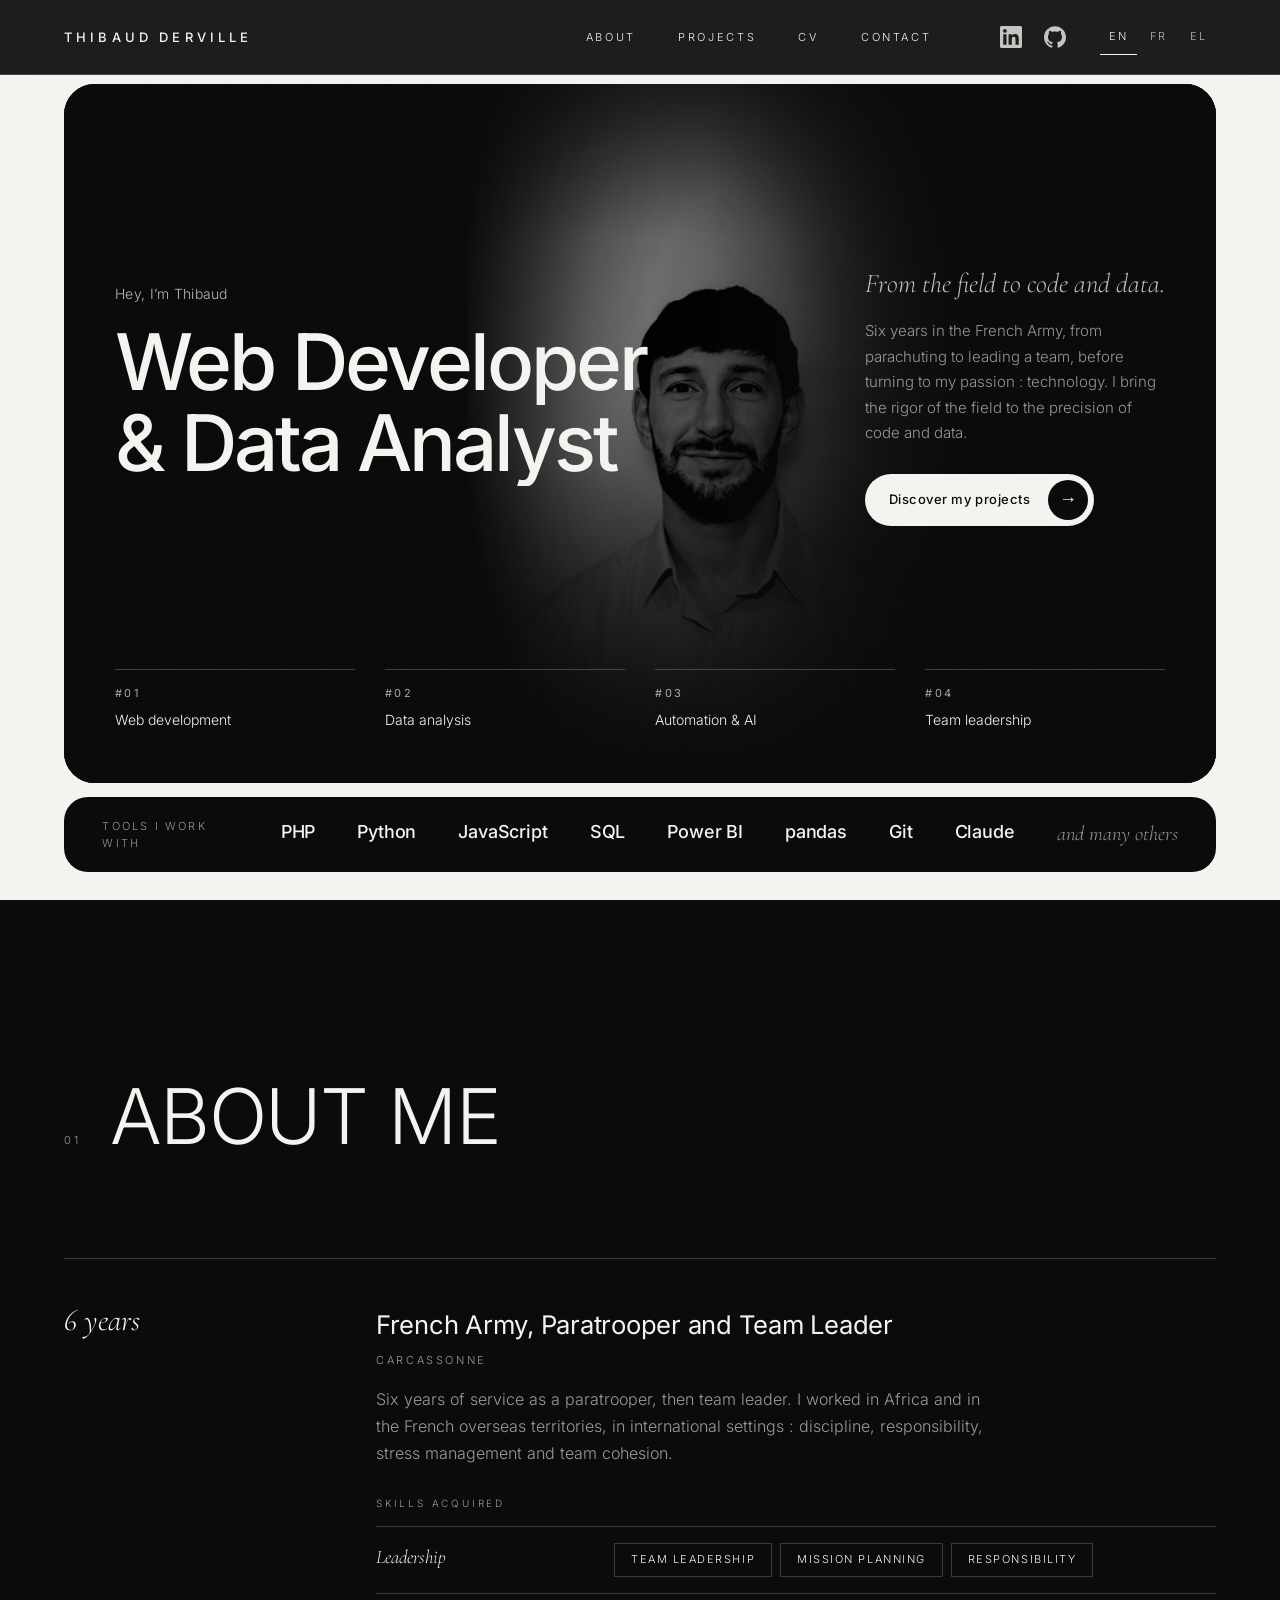
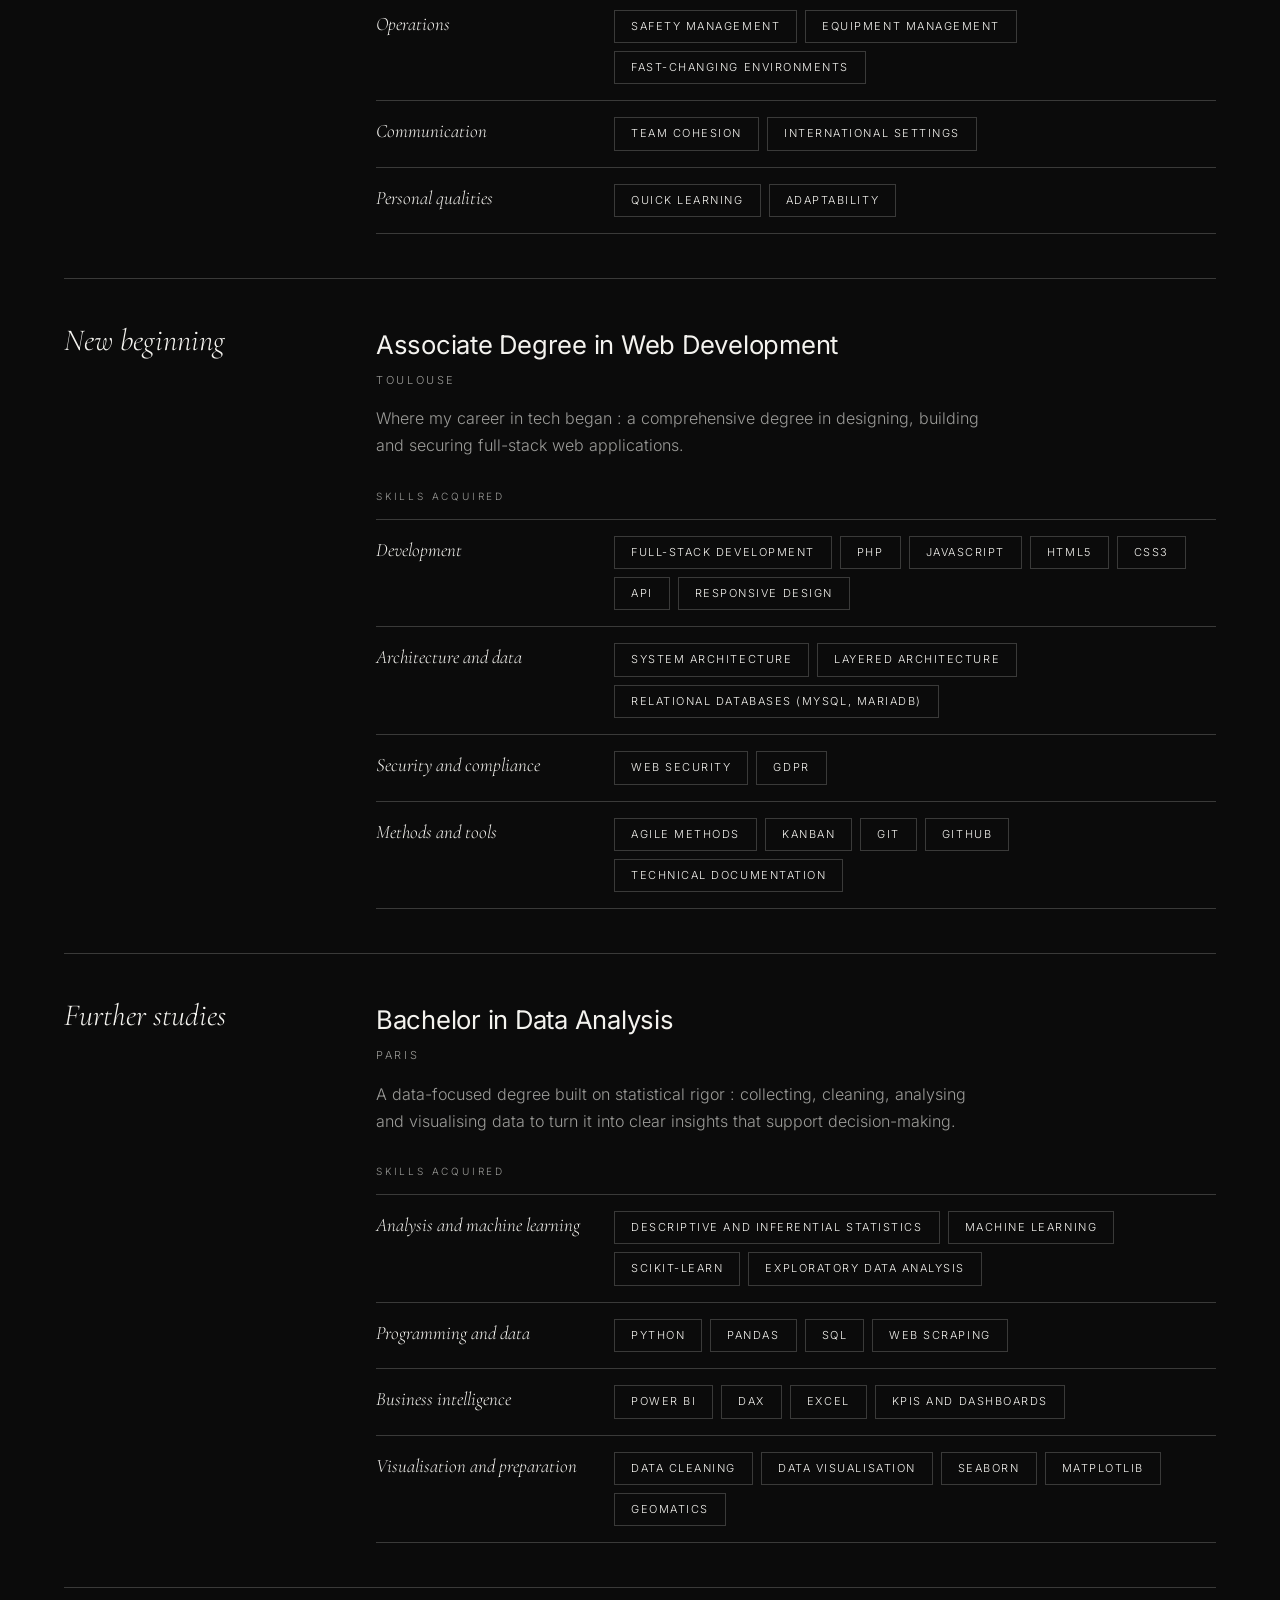
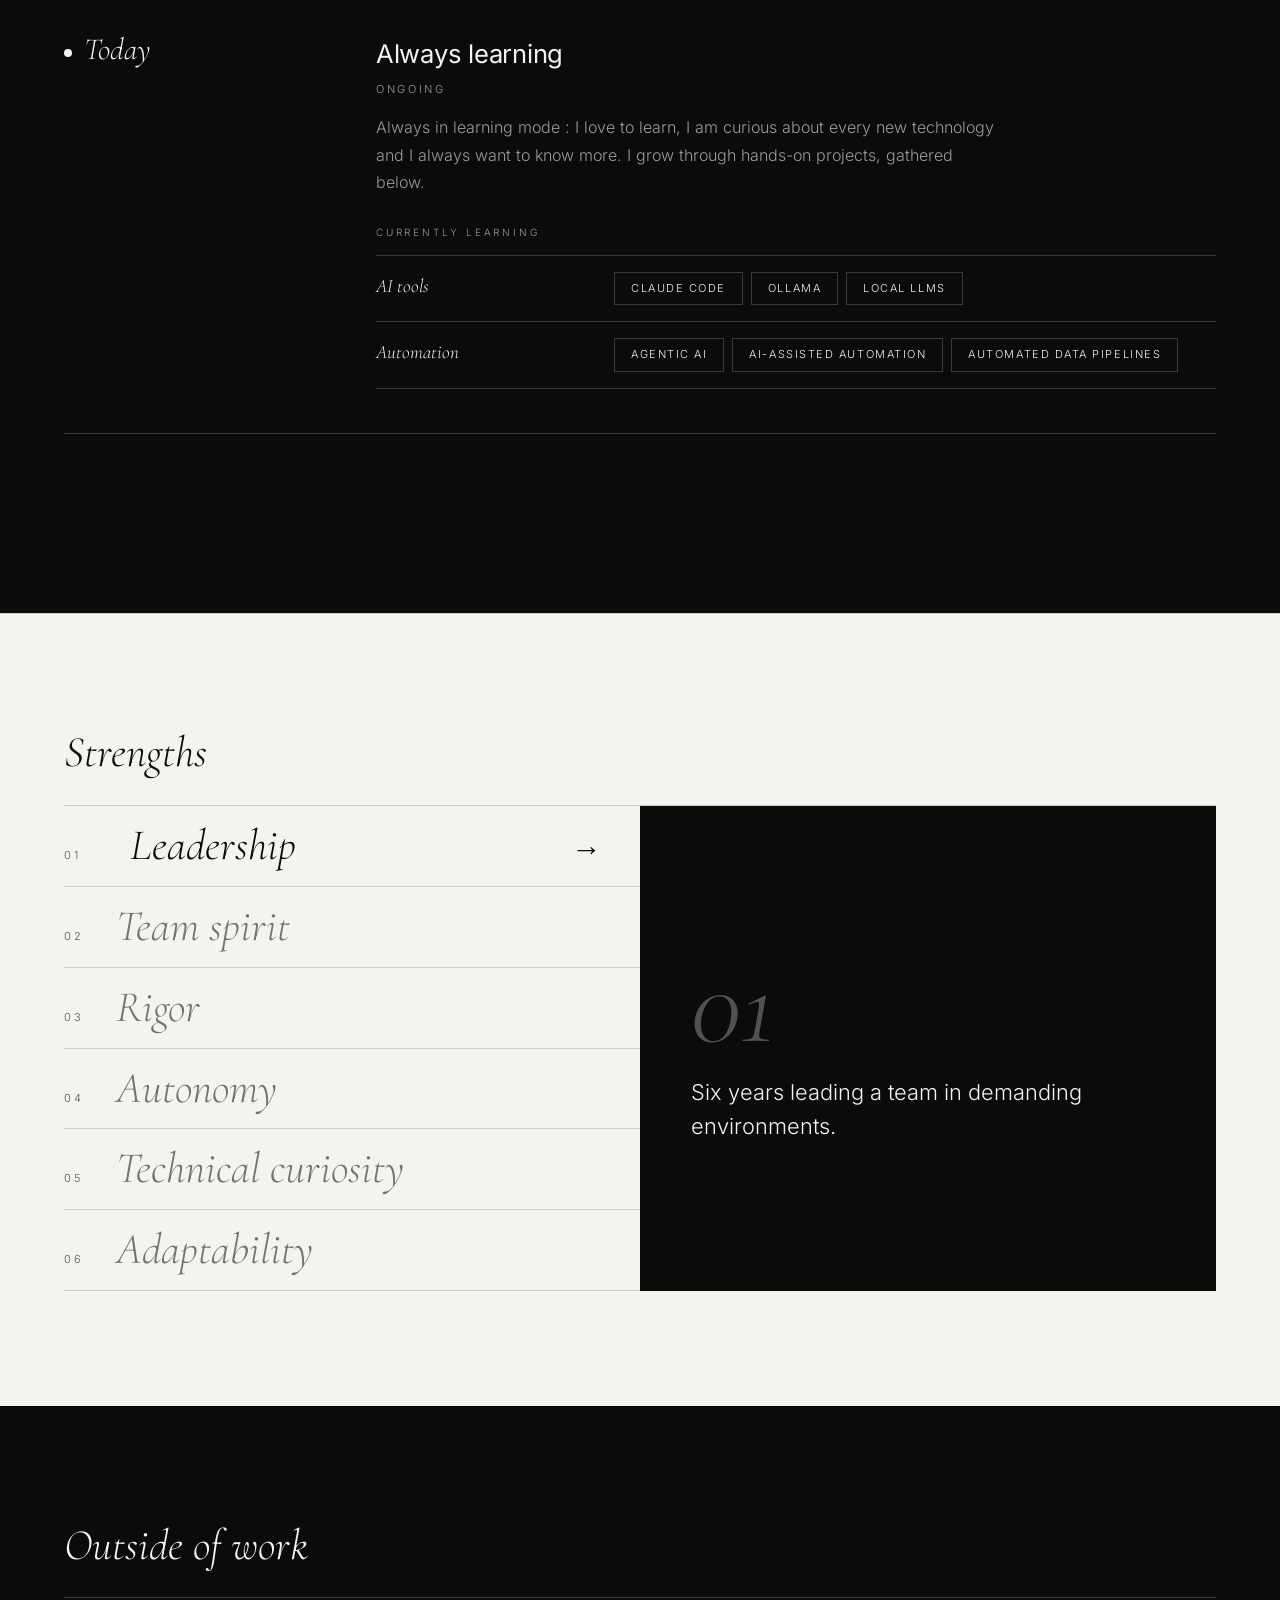
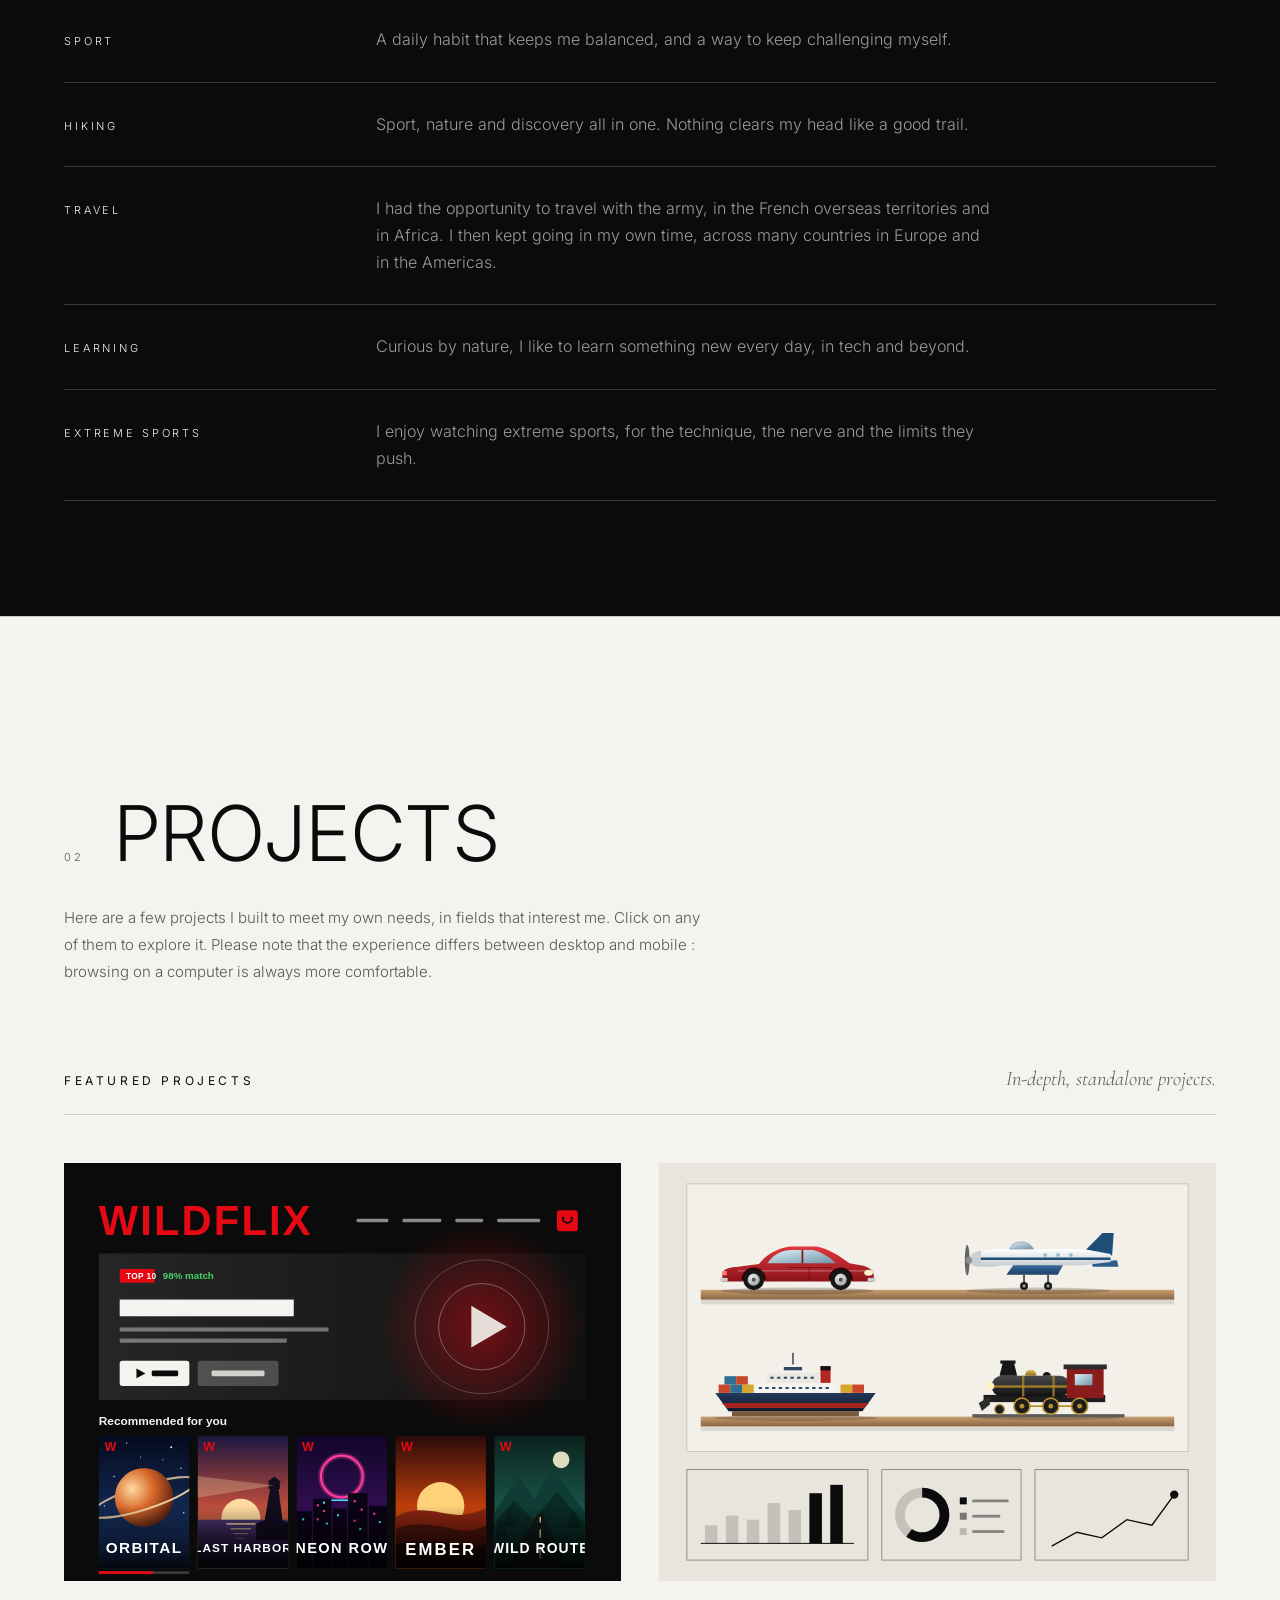
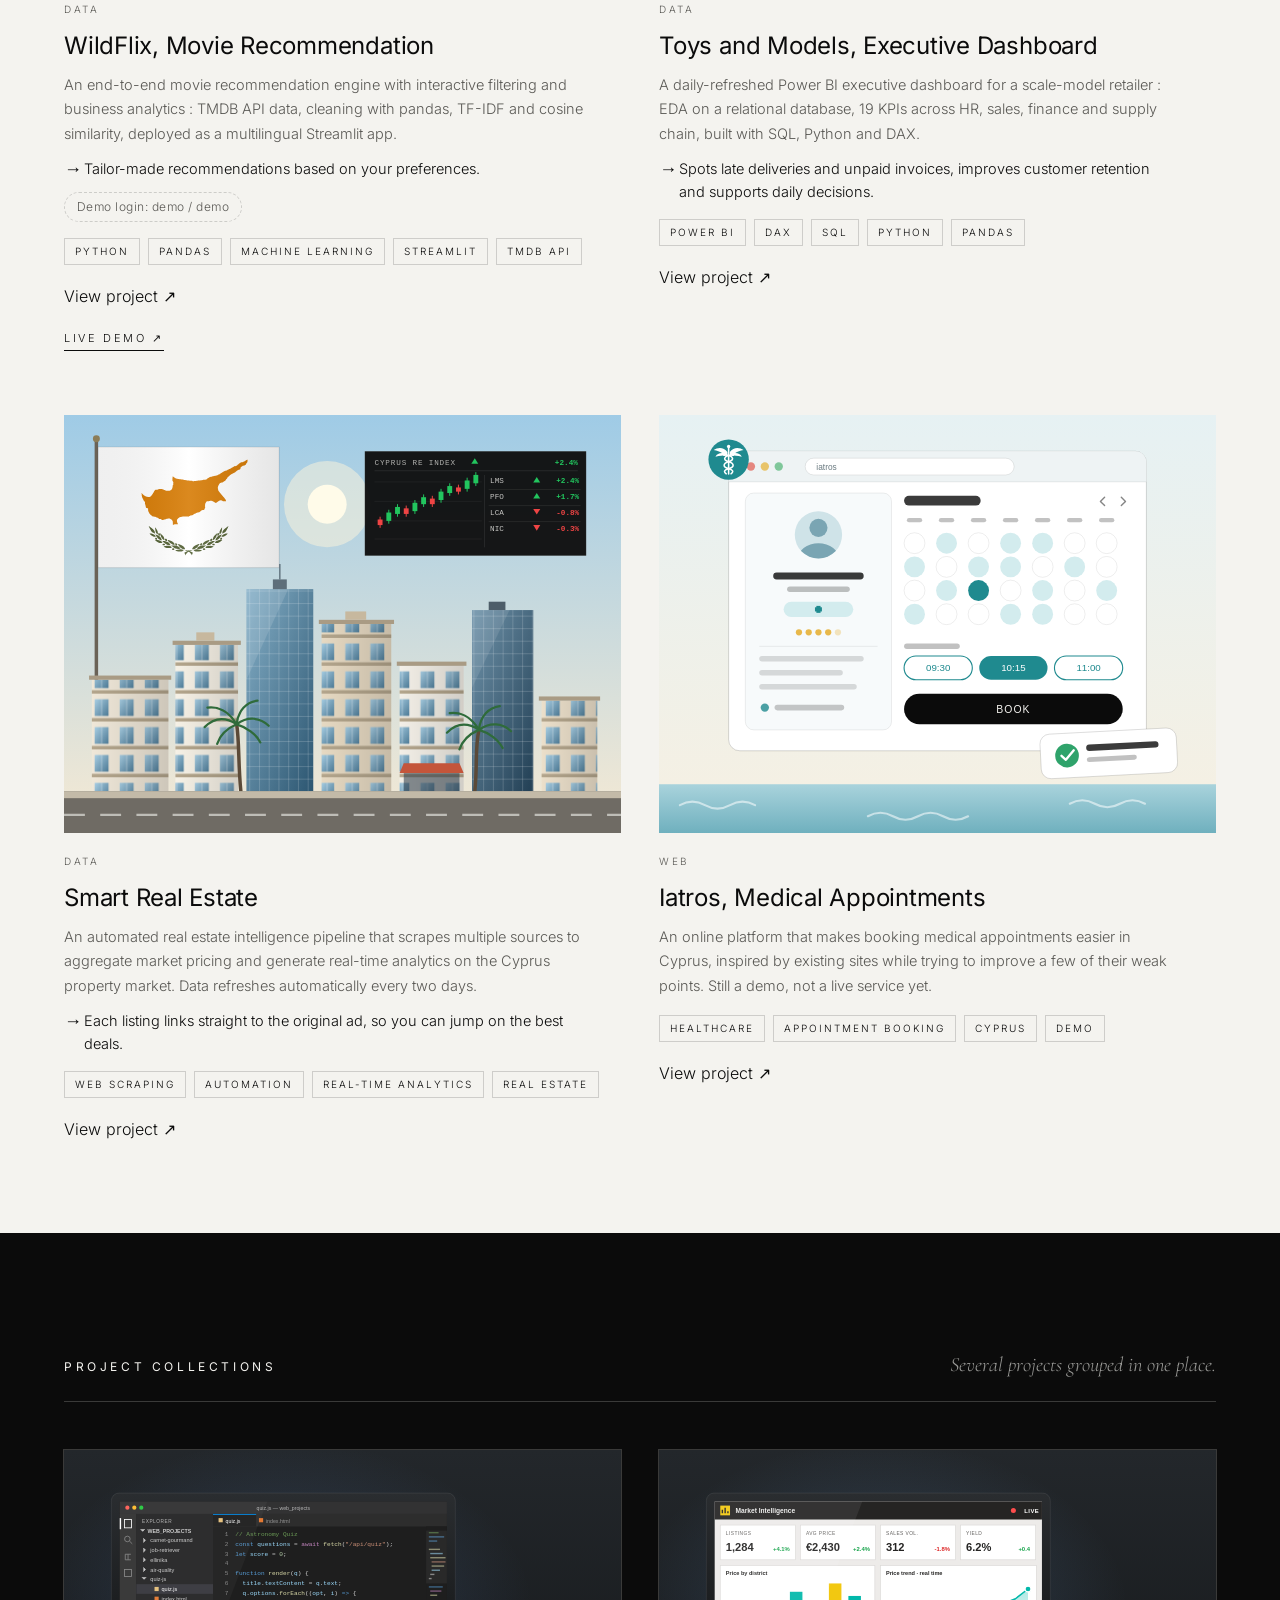
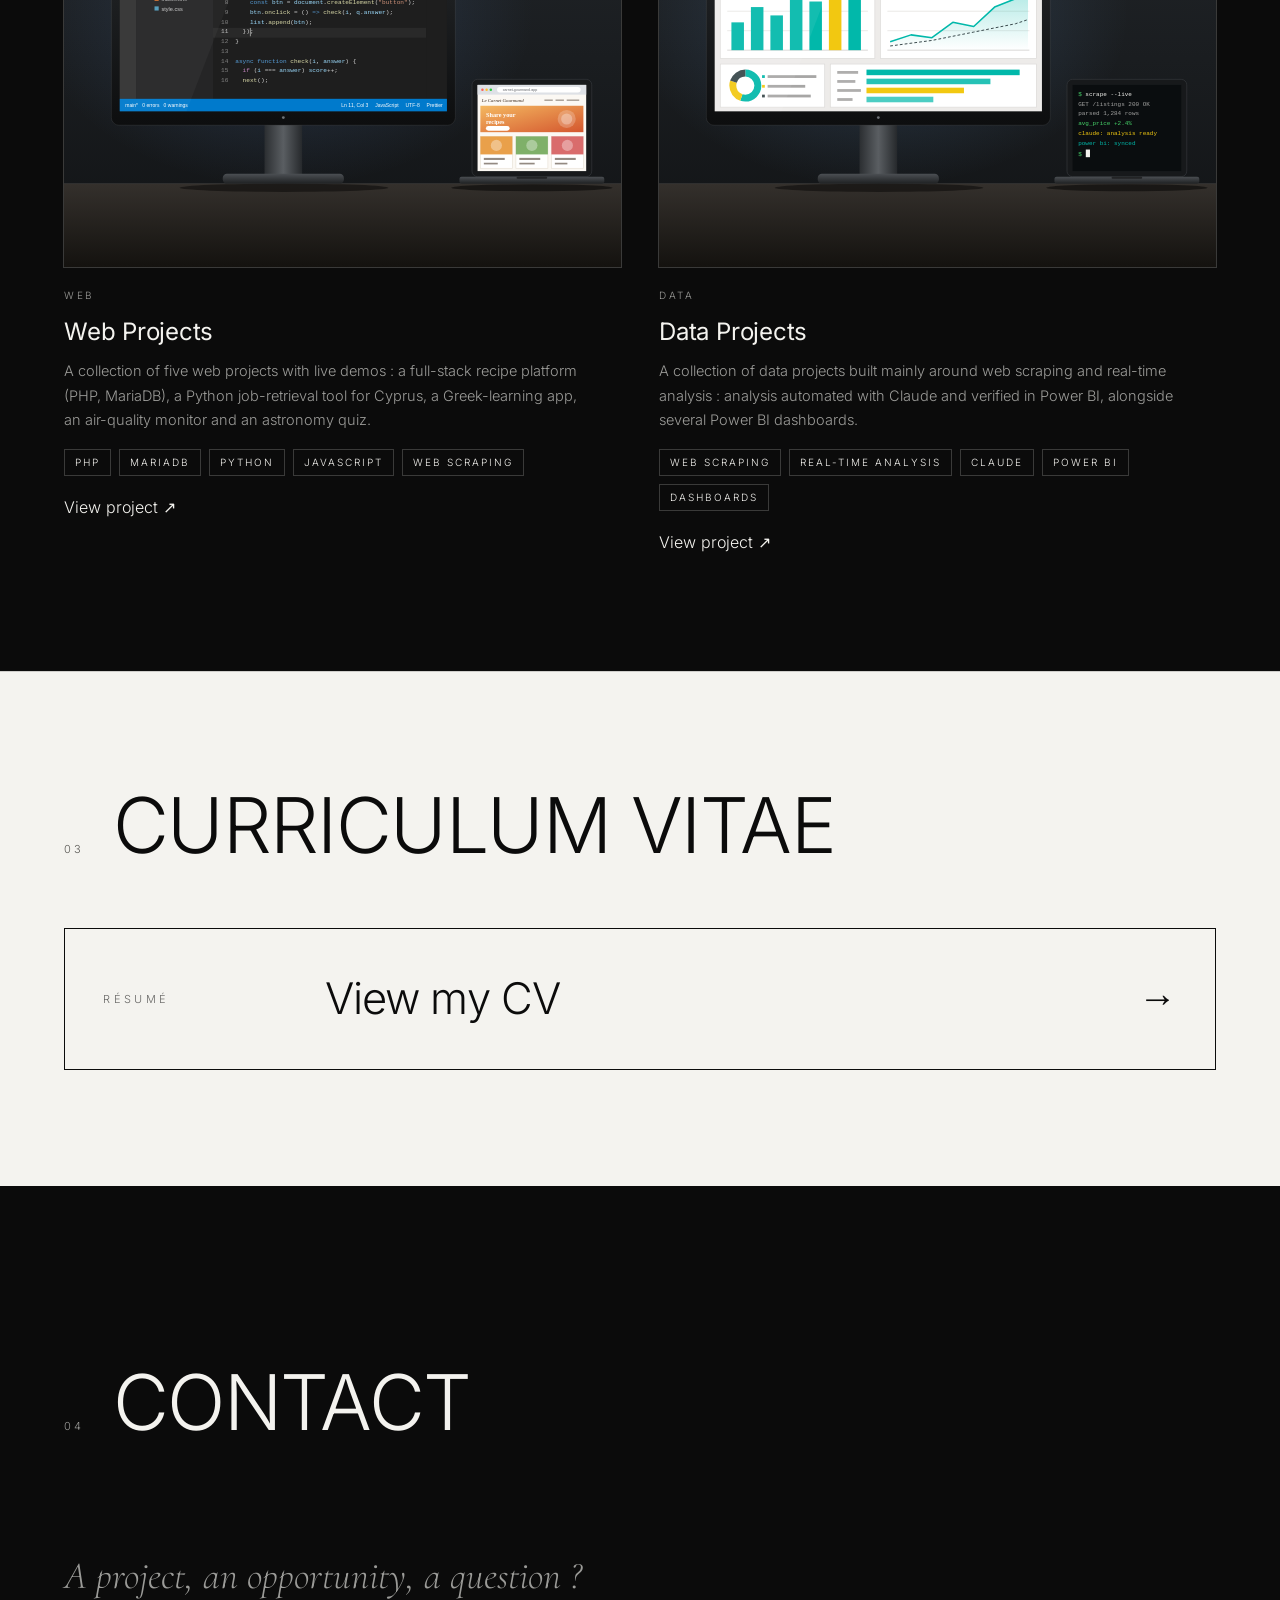
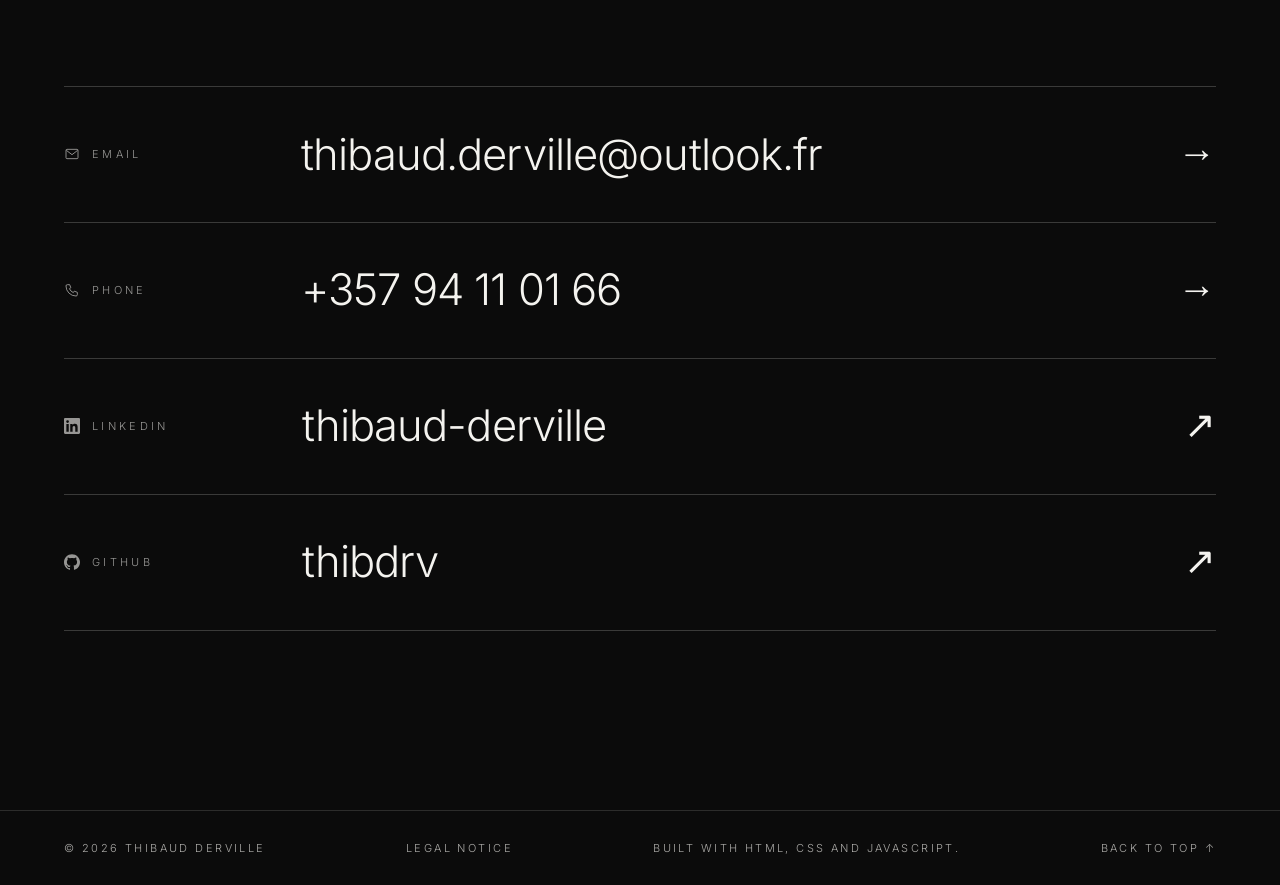
==== commit 79cbbd09: "Portfolio : projet Iatros, PDF du CV, polices locales, accessibilité et nettoyage Contenu - Nouveau " ====
--- a/index.html
+++ b/index.html
@@ -19,12 +19,13 @@
   <meta property="og:image:height" content="630">
   <meta name="twitter:image" content="https://thibdrv.github.io/assets/og-image.jpg">
   <link rel="canonical" href="https://thibdrv.github.io/">
-  <link rel="preconnect" href="https://fonts.googleapis.com">
-  <link rel="preconnect" href="https://fonts.gstatic.com" crossorigin>
-  <link href="https://fonts.googleapis.com/css2?family=Inter:wght@300;400;500&family=Cormorant+Garamond:ital,wght@0,300;0,400;1,300;1,400&display=swap" rel="stylesheet">
+  <link rel="preload" href="assets/fonts/inter-latin.woff2" as="font" type="font/woff2" crossorigin>
+  <link rel="preload" href="assets/fonts/cormorant-garamond-italic-latin.woff2" as="font" type="font/woff2" crossorigin>
+  <link rel="stylesheet" href="css/fonts.css">
   <link rel="stylesheet" href="css/style.css">
 </head>
 <body>
+  <a class="skip-link" href="#main" data-i18n="skip.link">Skip to content</a>
 
   <header class="header" id="header">
     <a href="#accueil" class="logo">THIBAUD DERVILLE</a>
@@ -46,7 +47,7 @@
     <button type="button" class="menu-toggle" aria-label="Menu" aria-expanded="false" aria-controls="site-menu"><span></span><span></span><span></span></button>
   </header>
 
-  <main>
+  <main id="main" tabindex="-1">
 
     <!-- HOME -->
     <section class="hero" id="accueil">
@@ -84,7 +85,7 @@
       <div class="hero__stack reveal">
         <span class="hero__stack-label" data-i18n="hero.stack">Tools I work with</span>
         <ul>
-          <li>PHP</li><li>Python</li><li>JavaScript</li><li>SQL</li><li>Power BI</li><li>pandas</li><li>Streamlit</li><li>Claude</li>
+          <li>PHP</li><li>Python</li><li>JavaScript</li><li>SQL</li><li>Power BI</li><li>pandas</li><li>Git</li><li>Claude</li><li class="hero__stack-more" data-i18n="hero.stack.more">and many others</li>
         </ul>
       </div>
     </section>
@@ -100,9 +101,13 @@
         <li class="timeline__item reveal">
           <span class="timeline__period" data-i18n="path.army.period">6 years</span>
           <div class="timeline__body">
-            <h3 data-i18n="path.army.title">French Army — Paratrooper, Team Leader</h3>
+            <h3 data-i18n="path.army.title">French Army, Paratrooper and Team Leader</h3>
             <p class="timeline__place">Carcassonne</p>
             <p class="timeline__text" data-i18n="path.army.text">Six years of service as a paratrooper, then team leader. I worked in Africa and in the French overseas territories, in international settings&nbsp;&nbsp;: discipline, responsibility, stress management and team cohesion.</p>
+            <div class="skills">
+              <span class="skills__label" data-i18n="path.skills.label">Skills acquired</span>
+              <div class="skill-groups" data-i18n-groups="path.army.skills"></div>
+            </div>
           </div>
         </li>
 
@@ -111,12 +116,10 @@
           <div class="timeline__body">
             <h3 data-i18n="path.bts.title">Associate Degree in Web Development</h3>
             <p class="timeline__place" data-i18n="path.bts.place">Toulouse</p>
-            <p class="timeline__text" data-i18n="path.bts.text">Where my career in tech began&nbsp;&nbsp;: a comprehensive training in designing, building and securing web applications.</p>
+            <p class="timeline__text" data-i18n="path.bts.text">Where my career in tech began&nbsp;&nbsp;: a comprehensive degree in designing, building and securing full-stack web applications.</p>
             <div class="skills">
               <span class="skills__label" data-i18n="path.skills.label">Skills acquired</span>
-              <ul class="skills__list" data-i18n-list="path.bts.skills">
-                <li>Full-stack development</li><li>Kanban</li><li>Agile methods</li><li>System architecture</li><li>Web security</li><li>GDPR</li>
-              </ul>
+              <div class="skill-groups" data-i18n-groups="path.bts.skills"></div>
             </div>
           </div>
         </li>
@@ -129,9 +132,7 @@
             <p class="timeline__text" data-i18n="path.bachelor.text">A data-focused degree built on statistical rigor&nbsp;&nbsp;: collecting, cleaning, analysing and visualising data to turn it into clear insights that support decision-making.</p>
             <div class="skills">
               <span class="skills__label" data-i18n="path.skills.label">Skills acquired</span>
-              <ul class="skills__list" data-i18n-list="path.bachelor.skills">
-                <li>Descriptive &amp; inferential statistics</li><li>Machine learning</li><li>SQL</li><li>Power BI</li><li>Python</li><li>Seaborn</li><li>Matplotlib</li><li>Geomatics</li>
-              </ul>
+              <div class="skill-groups" data-i18n-groups="path.bachelor.skills"></div>
             </div>
           </div>
         </li>
@@ -144,9 +145,7 @@
             <p class="timeline__text" data-i18n="path.now.text">Always in learning mode&nbsp;&nbsp;: I love to learn, I am curious about every new technology and I always want to know more. I grow through hands-on projects, gathered below.</p>
             <div class="skills">
               <span class="skills__label" data-i18n="path.now.skills.label">Currently learning</span>
-              <ul class="skills__list" data-i18n-list="path.now.skills">
-                <li>Agentic AI</li><li>Claude</li><li>Local LLMs</li>
-              </ul>
+              <div class="skill-groups" data-i18n-groups="path.now.skills"></div>
             </div>
           </div>
         </li>
@@ -159,8 +158,8 @@
       <ul class="strengths reveal" id="strengths">
         <li class="strength" tabindex="0">
           <span class="strength__num">01</span>
-          <span class="strength__word" data-i18n="values.rigor">Rigor</span>
-          <p class="strength__desc" data-i18n="values.rigor.desc">Precise, disciplined work, from field operations to clean code.</p>
+          <span class="strength__word" data-i18n="values.leadership">Leadership</span>
+          <p class="strength__desc" data-i18n="values.leadership.desc">Six years leading a team in demanding environments.</p>
         </li>
         <li class="strength" tabindex="0">
           <span class="strength__num">02</span>
@@ -169,33 +168,23 @@
         </li>
         <li class="strength" tabindex="0">
           <span class="strength__num">03</span>
-          <span class="strength__word" data-i18n="values.leadership">Leadership</span>
-          <p class="strength__desc" data-i18n="values.leadership.desc">Six years leading a team in demanding environments.</p>
+          <span class="strength__word" data-i18n="values.rigor">Rigor</span>
+          <p class="strength__desc" data-i18n="values.rigor.desc">Precise, disciplined work, from field operations to clean code.</p>
         </li>
         <li class="strength" tabindex="0">
           <span class="strength__num">04</span>
+          <span class="strength__word" data-i18n="values.autonomy">Autonomy</span>
+          <p class="strength__desc" data-i18n="values.autonomy.desc">I take initiative and carry a project from idea to deployment.</p>
+        </li>
+        <li class="strength" tabindex="0">
+          <span class="strength__num">05</span>
           <span class="strength__word" data-i18n="values.curiosity">Technical curiosity</span>
           <p class="strength__desc" data-i18n="values.curiosity.desc">Always testing new tools, from agentic AI to local LLMs.</p>
         </li>
         <li class="strength" tabindex="0">
-          <span class="strength__num">05</span>
+          <span class="strength__num">06</span>
           <span class="strength__word" data-i18n="values.adaptability">Adaptability</span>
           <p class="strength__desc" data-i18n="values.adaptability.desc">Africa, overseas territories, new countries&nbsp;: I adapt fast.</p>
-        </li>
-        <li class="strength" tabindex="0">
-          <span class="strength__num">06</span>
-          <span class="strength__word" data-i18n="values.resilience">Resilience</span>
-          <p class="strength__desc" data-i18n="values.resilience.desc">Used to pressure, I keep a clear head when it counts.</p>
-        </li>
-        <li class="strength" tabindex="0">
-          <span class="strength__num">07</span>
-          <span class="strength__word" data-i18n="values.autonomy">Autonomy</span>
-          <p class="strength__desc" data-i18n="values.autonomy.desc">I take initiative and carry a project from idea to deployment.</p>
-        </li>
-        <li class="strength" tabindex="0">
-          <span class="strength__num">08</span>
-          <span class="strength__word" data-i18n="values.responsibility">Sense of responsibility</span>
-          <p class="strength__desc" data-i18n="values.responsibility.desc">I own my work and stand behind the results.</p>
         </li>
       </ul>
 
--- a/css/fonts.css
+++ b/css/fonts.css
@@ -0,0 +1,75 @@
+/* ==========================================================================
+   Polices hébergées sur le site (aucune requête vers Google).
+   Inter et Cormorant Garamond : licence SIL Open Font License 1.1.
+   Seuls les jeux de caractères utiles sont inclus : latin, latin étendu et grec.
+   ========================================================================== */
+
+/* Cormorant Garamond italic · latin-ext */
+@font-face {
+  font-family: "Cormorant Garamond";
+  font-style: italic;
+  font-weight: 300 400;
+  font-display: swap;
+  src: url("../assets/fonts/cormorant-garamond-italic-latin-ext.woff2") format("woff2");
+  unicode-range: U+0100-02BA, U+02BD-02C5, U+02C7-02CC, U+02CE-02D7, U+02DD-02FF, U+0304, U+0308, U+0329, U+1D00-1DBF, U+1E00-1E9F, U+1EF2-1EFF, U+2020, U+20A0-20AB, U+20AD-20C4, U+2113, U+2C60-2C7F, U+A720-A7FF;
+}
+
+/* Cormorant Garamond italic · latin */
+@font-face {
+  font-family: "Cormorant Garamond";
+  font-style: italic;
+  font-weight: 300 400;
+  font-display: swap;
+  src: url("../assets/fonts/cormorant-garamond-italic-latin.woff2") format("woff2");
+  unicode-range: U+0000-00FF, U+0131, U+0152-0153, U+02BB-02BC, U+02C6, U+02DA, U+02DC, U+0304, U+0308, U+0329, U+2000-206F, U+20AC, U+2122, U+2191, U+2193, U+2212, U+2215, U+FEFF, U+FFFD;
+}
+
+/* Cormorant Garamond normal · latin-ext */
+@font-face {
+  font-family: "Cormorant Garamond";
+  font-style: normal;
+  font-weight: 300 400;
+  font-display: swap;
+  src: url("../assets/fonts/cormorant-garamond-latin-ext.woff2") format("woff2");
+  unicode-range: U+0100-02BA, U+02BD-02C5, U+02C7-02CC, U+02CE-02D7, U+02DD-02FF, U+0304, U+0308, U+0329, U+1D00-1DBF, U+1E00-1E9F, U+1EF2-1EFF, U+2020, U+20A0-20AB, U+20AD-20C4, U+2113, U+2C60-2C7F, U+A720-A7FF;
+}
+
+/* Cormorant Garamond normal · latin */
+@font-face {
+  font-family: "Cormorant Garamond";
+  font-style: normal;
+  font-weight: 300 400;
+  font-display: swap;
+  src: url("../assets/fonts/cormorant-garamond-latin.woff2") format("woff2");
+  unicode-range: U+0000-00FF, U+0131, U+0152-0153, U+02BB-02BC, U+02C6, U+02DA, U+02DC, U+0304, U+0308, U+0329, U+2000-206F, U+20AC, U+2122, U+2191, U+2193, U+2212, U+2215, U+FEFF, U+FFFD;
+}
+
+/* Inter normal · greek */
+@font-face {
+  font-family: "Inter";
+  font-style: normal;
+  font-weight: 300 500;
+  font-display: swap;
+  src: url("../assets/fonts/inter-greek.woff2") format("woff2");
+  unicode-range: U+0370-0377, U+037A-037F, U+0384-038A, U+038C, U+038E-03A1, U+03A3-03FF;
+}
+
+/* Inter normal · latin-ext */
+@font-face {
+  font-family: "Inter";
+  font-style: normal;
+  font-weight: 300 500;
+  font-display: swap;
+  src: url("../assets/fonts/inter-latin-ext.woff2") format("woff2");
+  unicode-range: U+0100-02BA, U+02BD-02C5, U+02C7-02CC, U+02CE-02D7, U+02DD-02FF, U+0304, U+0308, U+0329, U+1D00-1DBF, U+1E00-1E9F, U+1EF2-1EFF, U+2020, U+20A0-20AB, U+20AD-20C4, U+2113, U+2C60-2C7F, U+A720-A7FF;
+}
+
+/* Inter normal · latin */
+@font-face {
+  font-family: "Inter";
+  font-style: normal;
+  font-weight: 300 500;
+  font-display: swap;
+  src: url("../assets/fonts/inter-latin.woff2") format("woff2");
+  unicode-range: U+0000-00FF, U+0131, U+0152-0153, U+02BB-02BC, U+02C6, U+02DA, U+02DC, U+0304, U+0308, U+0329, U+2000-206F, U+20AC, U+2122, U+2191, U+2193, U+2212, U+2215, U+FEFF, U+FFFD;
+}
--- a/css/style.css
+++ b/css/style.css
@@ -4,7 +4,7 @@
 :root {
   --bg: #f4f3ef;
   --ink: #0b0b0b;
-  --muted: #6f6e6a;
+  --muted: #5a5955;
   --line: rgba(11, 11, 11, 0.16);
   --pad: clamp(20px, 5vw, 72px);
   --sans: "Inter", "Helvetica Neue", Helvetica, Arial, sans-serif;
@@ -29,6 +29,47 @@
 }
 
 a { color: inherit; text-decoration: none; }
+
+/* Page 404 */
+.page-404 { background: var(--ink); color: var(--bg); }
+.nf {
+  min-height: 100svh;
+  display: flex;
+  flex-direction: column;
+  align-items: flex-start;
+  justify-content: center;
+  gap: 18px;
+  padding: 40px var(--pad);
+}
+.nf__code {
+  font-family: var(--serif);
+  font-style: italic;
+  font-weight: 300;
+  font-size: clamp(96px, 22vw, 260px);
+  line-height: 0.9;
+  opacity: 0.35;
+}
+.nf__title { font-weight: 300; font-size: clamp(28px, 5vw, 56px); letter-spacing: -0.02em; line-height: 1.1; }
+.nf__text { max-width: 520px; color: rgba(244, 243, 239, 0.7); }
+.page-404 .link-arrow { margin-top: 12px; border-bottom-color: var(--bg); }
+
+/* Lien « aller au contenu » : visible uniquement au clavier */
+.skip-link {
+  position: fixed;
+  left: 12px;
+  top: -64px;
+  z-index: 100;
+  padding: 12px 20px;
+  border-radius: 999px;
+  background: #f4f3ef;
+  color: #0b0b0b;
+  font-size: 13px;
+  letter-spacing: 0.06em;
+  transition: top 0.25s ease;
+}
+.skip-link:focus,
+.skip-link:focus-visible { top: 12px; outline: 2px solid #0b0b0b; outline-offset: 2px; }
+main:focus { outline: none; }
 ul, ol { list-style: none; }
 
 ::selection { background: var(--ink); color: var(--bg); }
@@ -60,7 +101,7 @@
 .header.is-on-dark {
   --bg: #f4f3ef;
   --ink: #0b0b0b;
-  --muted: #6f6e6a;
+  --muted: #5a5955;
   --line: rgba(11, 11, 11, 0.16);
   background: rgba(244, 243, 239, 0.92);
 }
@@ -72,7 +113,7 @@
   letter-spacing: 0.32em;
 }
 
-.nav { display: flex; gap: clamp(18px, 3vw, 44px); margin-left: auto; }
+.nav { display: flex;  margin-left: auto; }
 
 .lang {
   display: flex;
@@ -86,9 +127,9 @@
   font: inherit;
   font-size: 11px;
   letter-spacing: 0.2em;
-  padding: 4px 6px;
+  padding: 8px 9px;
   cursor: pointer;
-  opacity: 0.5;
+  opacity: 0.72;
   border-bottom: 1px solid transparent;
   transition: opacity 0.4s var(--ease), border-color 0.4s var(--ease);
 }
@@ -113,11 +154,8 @@
    Hero
    ========================================================================== */
 .hero {
-  min-height: 100svh;
   display: flex;
   flex-direction: column;
-  justify-content: flex-end;
-  padding: 140px var(--pad) 56px;
   position: relative;
 }
 
@@ -153,15 +191,6 @@
 
 @keyframes rise { to { transform: translateY(0); } }
 
-.hero__foot {
-  display: flex;
-  justify-content: space-between;
-  align-items: flex-end;
-  gap: 40px;
-  margin-top: 64px;
-  padding-top: 28px;
-  border-top: 1px solid var(--line);
-}
 .hero__text { max-width: 520px; color: var(--muted); font-size: 15px; }
 
 .link-arrow {
@@ -191,59 +220,6 @@
   line-height: 1.2;
   color: var(--muted);
 }
-.hero__tagline + .hero__foot { margin-top: clamp(36px, 5vw, 64px); }
-
-/* Badge circulaire */
-.hero__badge {
-  position: absolute;
-  top: clamp(110px, 16vh, 170px);
-  right: var(--pad);
-  width: clamp(112px, 11vw, 150px);
-  aspect-ratio: 1;
-  display: grid;
-  place-items: center;
-  color: var(--ink);
-  border-radius: 50%;
-}
-.hero__badge svg {
-  position: absolute;
-  inset: 0;
-  width: 100%;
-  height: 100%;
-  overflow: visible;
-  animation: badge-spin 28s linear infinite;
-}
-.hero__badge text {
-  font-family: var(--sans);
-  font-size: 11px;
-  font-weight: 400;
-  fill: currentColor;
-}
-.hero__badge-arrow {
-  font-family: var(--serif);
-  font-size: clamp(28px, 3vw, 40px);
-  line-height: 1;
-  transition: transform 0.7s var(--ease);
-}
-.hero__badge:hover .hero__badge-arrow { transform: translateY(7px); }
-.hero__badge:hover svg { animation-duration: 12s; }
-@keyframes badge-spin { to { transform: rotate(360deg); } }
-
-@media (max-width: 640px) { .hero__badge { display: none; } }
-@media (prefers-reduced-motion: reduce) {
-  .hero__badge svg { animation: none; }
-}
-
-.scroll-hint {
-  position: absolute;
-  right: var(--pad);
-  top: 140px;
-  font-size: 10px;
-  letter-spacing: 0.3em;
-  text-transform: uppercase;
-  color: var(--muted);
-  writing-mode: vertical-rl;
-}
 
 /* ==========================================================================
    Sections
@@ -283,9 +259,7 @@
   gap: 32px;
   padding: 44px 0;
   border-bottom: 1px solid var(--line);
-  transition: padding-left 0.6s var(--ease);
-}
-.timeline__item:hover { padding-left: 16px; }
+}
 
 .timeline__period {
   font-family: var(--serif);
@@ -326,9 +300,26 @@
   line-height: 1.4;
   border: 1px solid var(--line);
   padding: 8px 16px;
-  transition: background 0.5s var(--ease), color 0.5s var(--ease), border-color 0.5s var(--ease);
-}
-.skills__list li:hover { background: var(--ink); color: var(--bg); border-color: var(--ink); }
+  transition: background-color 0.5s ease, border-color 0.5s ease;
+}
+/* Compétences par catégories : une ligne par catégorie (titre à gauche, compétences à droite) */
+.skill-groups { border-top: 1px solid var(--line); }
+.skill-group {
+  display: grid;
+  grid-template-columns: minmax(150px, 210px) 1fr;
+  gap: 10px 28px;
+  align-items: baseline;
+  padding: 16px 0;
+  border-bottom: 1px solid var(--line);
+}
+.skill-group__label {
+  font-family: var(--serif);
+  font-style: italic;
+  font-size: 19px;
+  line-height: 1.2;
+}
+
+.skills__list li:hover { background-color: rgba(128, 128, 128, 0.12); border-color: var(--muted); }
 
 .timeline__item--current .timeline__period::before {
   content: "";
@@ -385,7 +376,7 @@
   min-width: 30px;
   font-size: 11px;
   letter-spacing: 0.3em;
-  opacity: 0.5;
+  opacity: 0.68;
 }
 .strength__word {
   font-family: var(--serif);
@@ -393,10 +384,10 @@
   font-weight: 300;
   font-size: clamp(30px, 3.4vw, 50px);
   line-height: 1.1;
-  opacity: 0.38;
+  opacity: 0.55;
   transition: opacity 0.5s var(--ease), transform 0.7s var(--ease);
 }
-.strength:hover .strength__word { opacity: 0.75; }
+.strength:hover .strength__word { opacity: 0.85; }
 .strength.is-active .strength__word { opacity: 1; transform: translateX(14px); }
 
 /* Détail : s'affiche dans le panneau noir, à droite */
@@ -431,30 +422,6 @@
   transition-delay: 0.15s;
 }
 
-@media (max-width: 820px) {
-  .strengths { display: block; }
-  .strengths::after { display: none; }
-  .strength {
-    position: relative;
-    display: block;
-    padding: 24px 0 24px 46px;
-    cursor: default;
-  }
-  .strength::after { display: none; }
-  .strength__num { position: absolute; top: 31px; left: 0; }
-  .strength__word { display: block; opacity: 1; transform: none !important; font-size: 28px; }
-  .strength__desc {
-    position: static;
-    margin-top: 8px;
-    opacity: 1;
-    transform: none !important;
-    color: var(--muted);
-    font-size: 14.5px;
-    pointer-events: auto;
-  }
-  .strength__desc::before { display: none; }
-}
-
 /* ==========================================================================
    Projets
    ========================================================================== */
@@ -465,7 +432,6 @@
 }
 
 /* Deux groupes : projets phares / collections */
-.projects-group + .projects-group { margin-top: clamp(70px, 9vw, 130px); }
 .projects-group__head {
   display: flex;
   align-items: baseline;
@@ -542,6 +508,35 @@
 .card__year { font-size: 12px; letter-spacing: 0.2em; color: var(--muted); }
 
 .card__desc { color: var(--muted); font-size: 14.5px; margin-top: 6px; max-width: 520px; }
+
+/* Résultat apporté par le projet + petite note pratique (ex. identifiants de démo) */
+.card__result {
+  position: relative;
+  margin-top: 10px;
+  padding-left: 20px;
+  max-width: 520px;
+  font-size: 14.5px;
+  line-height: 1.6;
+  color: var(--ink);
+}
+.card__result::before {
+  content: "→";
+  position: absolute;
+  left: 0;
+  font-family: var(--serif);
+  font-size: 18px;
+  line-height: 1.4;
+}
+.card__note {
+  display: inline-block;
+  margin-top: 12px;
+  padding: 4px 12px;
+  border: 1px dashed var(--line);
+  border-radius: 999px;
+  font-size: 12px;
+  letter-spacing: 0.04em;
+  color: var(--muted);
+}
 
 .card__tags {
   display: flex; flex-wrap: wrap; gap: 8px;
@@ -663,7 +658,7 @@
   justify-content: space-between;
   padding: 28px var(--pad);
   background: var(--ink);
-  color: rgba(244, 243, 239, 0.5);
+  color: rgba(244, 243, 239, 0.68);
   border-top: 1px solid rgba(244, 243, 239, 0.14);
   font-size: 11px;
   letter-spacing: 0.22em;
@@ -692,9 +687,6 @@
 .legal__sec p { color: var(--muted); line-height: 1.8; max-width: 680px; }
 .legal__sec a { color: var(--ink); border-bottom: 1px solid var(--line); }
 .legal__sec a:hover { border-bottom-color: var(--ink); }
-@media (max-width: 720px) {
-  .legal__sec { grid-template-columns: 1fr; }
-}
 
 /* ==========================================================================
    Animations d'apparition
@@ -709,32 +701,6 @@
 /* ==========================================================================
    Responsive
    ========================================================================== */
-@media (max-width: 820px) {
-  .hero__foot { flex-direction: column; align-items: flex-start; }
-  .scroll-hint { display: none; }
-  .timeline__item { grid-template-columns: 1fr; gap: 12px; padding: 32px 0; }
-  .timeline__item:hover { padding-left: 0; }
-  .projects { grid-template-columns: 1fr; }
-  .footer { flex-direction: column; gap: 12px; }
-}
-
-@media (max-width: 640px) {
-  .contact__row { grid-template-columns: 1fr auto; gap: 6px 16px; }
-  .contact__label { grid-column: 1 / -1; }
-  /* Hero compact : le contenu démarre juste sous la navbar, sans grand vide */
-  .hero { min-height: auto; justify-content: flex-start; padding: 92px var(--pad) 44px; }
-  .eyebrow { margin-bottom: 14px; }
-  .hero__foot { margin-top: 24px; padding-top: 20px; gap: 20px; }
-  .section { padding-block: 72px; }
-  .section__head { margin-bottom: 40px; }
-  .section__head { flex-wrap: wrap; gap: 6px 20px; }
-  .section__title { min-width: 0; overflow-wrap: anywhere; font-size: clamp(26px, 8.4vw, 48px); }
-  .timeline__period { font-size: 24px; }
-  .card__meta { flex-wrap: wrap; gap: 4px 16px; }
-  .contact__lead { font-size: 24px; }
-  .contact__value { font-size: clamp(18px, 6vw, 28px); }
-  .footer { padding: 24px var(--pad); }
-}
 
 /* ==========================================================================
    Raccourcis réseaux (icônes) + icônes de la section Contact
@@ -749,9 +715,9 @@
 .social a {
   display: grid;
   place-items: center;
-  width: 32px;
-  height: 32px;
-  opacity: 0.55;
+  width: 38px;
+  height: 38px;
+  opacity: 0.78;
   transition: opacity 0.4s var(--ease), transform 0.4s var(--ease);
 }
 .social a:hover,
@@ -759,6 +725,7 @@
 .social a:focus-visible { outline: 1px solid currentColor; outline-offset: 2px; }
 
 .icon { width: 18px; height: 18px; fill: currentColor; flex: none; }
+.social .icon { width: 22px; height: 22px; }
 .icon--stroke { fill: none; stroke: currentColor; stroke-width: 1.4; }
 
 .contact__label { display: flex; align-items: center; gap: 12px; }
@@ -853,21 +820,346 @@
 .btn:focus-visible { background: transparent; color: var(--ink); outline: none; }
 .btn.is-disabled { opacity: 0.3; pointer-events: none; }
 
-
-@media (max-width: 640px) {
-  .cv-link { grid-template-columns: 1fr auto; gap: 6px 16px; }
-  .cv-link__label { grid-column: 1 / -1; }
-  .cv-page { padding-top: 112px; }
-  .cv-title { font-size: clamp(26px, 9.5vw, 56px); overflow-wrap: anywhere; }
-  .cv-actions { gap: 20px; }
-}
-
 /* ==========================================================================
    En-tête mobile : menu burger (≤ 900px)
    Sur ordinateur, .header__menu est simplement la ligne nav + icônes + langues.
    ========================================================================== */
 .header__menu { display: flex; align-items: center; margin-left: auto; }
 .menu-toggle { display: none; }
+
+/* Petit texte d'introduction sous un titre de section (ex. Projets) */
+.section .section__head--tight { margin-bottom: clamp(20px, 2.4vw, 32px); }
+.section__intro {
+  max-width: 640px;
+  margin-bottom: clamp(40px, 6vw, 80px);
+  color: var(--muted);
+  font-size: 15px;
+  line-height: 1.8;
+}
+
+/* Centres d'intérêt (section À propos) : mêmes lignes fines que le parcours */
+.subhead {
+  margin: clamp(64px, 9vw, 120px) 0 28px;
+  font-family: var(--serif);
+  font-style: italic;
+  font-weight: 300;
+  font-size: clamp(28px, 3.4vw, 48px);
+  line-height: 1.1;
+}
+.subhead.subhead--first { margin-top: 0; }
+.interests { border-top: 1px solid var(--line); }
+.interest {
+  display: grid;
+  grid-template-columns: minmax(140px, 1fr) 3fr;
+  align-items: baseline;
+  gap: 32px;
+  padding: 28px 0;
+  border-bottom: 1px solid var(--line);
+}
+.interest__name {
+  font-size: 11px;
+  letter-spacing: 0.26em;
+  text-transform: uppercase;
+}
+.interest__text { max-width: 620px; color: var(--muted); }
+
+/* ==========================================================================
+   CV écrit en HTML (feuille) + mise en page d'impression A4
+   ========================================================================== */
+.cv-hint { margin-top: 14px; font-size: 12px; color: var(--muted); }
+.cv-hint[hidden] { display: none; }
+
+.cv-sheet {
+  margin-top: 40px;
+  padding: clamp(22px, 5vw, 64px);
+  background: #fbfaf6;
+  border: 1px solid var(--line);
+}
+.cv-doc__head {
+  display: flex;
+  justify-content: space-between;
+  align-items: flex-end;
+  gap: 24px;
+  padding-bottom: clamp(20px, 3vw, 34px);
+  border-bottom: 1px solid var(--ink);
+}
+.cv-doc__id { min-width: 0; }
+.cv-doc__photo {
+  flex: none;
+  width: 88px;
+  height: 88px;
+  object-fit: cover;
+  object-position: center 30%;
+  border-radius: 50%;
+}
+.cv-print-foot { display: none; }
+.cv-doc__name {
+  font-weight: 300;
+  font-size: clamp(26px, 4.6vw, 56px);
+  letter-spacing: 0.2em;
+  text-transform: uppercase;
+  line-height: 1.05;
+  overflow-wrap: anywhere;
+}
+.cv-doc__name span:first-child { font-weight: 500; }
+.cv-doc__role {
+  margin-top: 14px;
+  font-size: 11px;
+  letter-spacing: 0.3em;
+  text-transform: uppercase;
+  color: var(--muted);
+}
+
+.cv-doc__grid {
+  display: grid;
+  grid-template-columns: minmax(230px, 1fr) 2.2fr;
+  gap: clamp(28px, 5vw, 68px);
+  padding-top: clamp(24px, 4vw, 44px);
+}
+.cv-doc__side, .cv-doc__main { min-width: 0; }
+
+.cv-sec + .cv-sec { margin-top: 34px; }
+.cv-sec__title {
+  margin-bottom: 14px;
+  padding-bottom: 8px;
+  border-bottom: 1px solid var(--line);
+  font-size: 11px;
+  font-weight: 500;
+  letter-spacing: 0.3em;
+  text-transform: uppercase;
+}
+
+.cv-contact li, .cv-list li { font-size: 14px; line-height: 1.6; overflow-wrap: anywhere; }
+.cv-contact li + li { margin-top: 6px; }
+.cv-k {
+  display: block;
+  font-size: 10px;
+  letter-spacing: 0.24em;
+  text-transform: uppercase;
+  color: var(--muted);
+}
+.cv-contact a { border-bottom: 1px solid var(--line); }
+.cv-contact a:hover { border-bottom-color: var(--ink); }
+.cv-sep { color: var(--muted); }
+
+.cv-list li + li { margin-top: 14px; }
+.cv-list strong { display: block; font-weight: 500; }
+.cv-list span { display: block; color: var(--muted); }
+.cv-list .cv-muted { font-size: 13px; }
+.cv-list--inline li + li { margin-top: 6px; }
+.cv-list--inline li { display: flex; flex-wrap: wrap; gap: 0 10px; align-items: baseline; }
+.cv-list--inline strong, .cv-list--inline span { display: inline; }
+
+.cv-profile { font-size: 15px; line-height: 1.8; color: var(--muted); }
+
+.cv-job + .cv-job { margin-top: 30px; padding-top: 26px; border-top: 1px solid var(--line); }
+.cv-job__role { font-size: clamp(17px, 1.8vw, 21px); font-weight: 500; letter-spacing: -0.01em; }
+.cv-job__org { margin-top: 2px; font-size: 14px; }
+.cv-job__period {
+  margin-top: 2px;
+  font-size: 11px;
+  letter-spacing: 0.2em;
+  text-transform: uppercase;
+  color: var(--muted);
+}
+.cv-job__bullets { margin-top: 12px; list-style: disc; padding-left: 18px; }
+.cv-job__bullets li { font-size: 14.5px; line-height: 1.7; color: var(--muted); }
+.cv-job__bullets li + li { margin-top: 6px; }
+
+/* ==========================================================================
+   Accueil en « carte » : portrait, titre fort, points clés, bande d'outils
+   (placé en fin de fichier pour prendre le dessus sur l'ancien accueil)
+   ========================================================================== */
+.hero {
+  min-height: 100svh;
+  justify-content: flex-start;
+  gap: 14px;
+  padding: 84px var(--pad) 28px;
+}
+.hero__card {
+  position: relative;
+  isolation: isolate;
+  overflow: hidden;
+  flex: 1 1 auto;
+  min-height: 560px;
+  display: flex;
+  flex-direction: column;
+  justify-content: space-between;
+  padding: clamp(28px, 4vw, 56px);
+  border-radius: clamp(20px, 2.4vw, 32px);
+  background: #0b0b0b;
+  color: #f4f3ef;
+}
+/* portrait (noir et blanc, fondu dans le noir) */
+.hero__photo {
+  position: absolute;
+  z-index: -2;
+  left: 35%;
+  bottom: 0;
+  height: 100%;
+  width: 44%;
+  object-fit: cover;
+  object-position: 50% 8%;
+  filter: grayscale(1) brightness(0.6) contrast(1.45);
+  -webkit-mask-image: radial-gradient(ellipse 52% 80% at 50% 38%, #000 28%, transparent 100%);
+  mask-image: radial-gradient(ellipse 52% 80% at 50% 38%, #000 28%, transparent 100%);
+}
+/* ombres : à droite (derrière le texte), en bas, sur le côté du visage et autour du portrait */
+.hero__card::before {
+  content: "";
+  position: absolute;
+  inset: 0;
+  z-index: -1;
+  background:
+    linear-gradient(270deg, #0b0b0b 0%, rgba(11, 11, 11, 0.8) 22%, rgba(11, 11, 11, 0) 44%),
+    linear-gradient(100deg, rgba(11, 11, 11, 0) 44%, rgba(11, 11, 11, 0.68) 70%),
+    linear-gradient(90deg, rgba(11, 11, 11, 0.88) 0%, rgba(11, 11, 11, 0) 34%),
+    linear-gradient(0deg, #0b0b0b 0%, rgba(11, 11, 11, 0.55) 22%, rgba(11, 11, 11, 0) 46%),
+    linear-gradient(180deg, rgba(11, 11, 11, 0.55) 0%, rgba(11, 11, 11, 0) 22%);
+}
+
+/* titre à gauche (il chevauche un peu le portrait), texte à droite, comme la référence */
+.hero__main {
+  flex: 1;
+  display: grid;
+  grid-template-columns: minmax(0, 1.4fr) minmax(0, 0.6fr);
+  align-items: center;
+  gap: 32px;
+}
+.hero__content { max-width: none; }
+.hero__aside { justify-self: end; max-width: 300px; }
+.hero__aside .hero__tagline { margin-top: 0; }
+.hero__card .eyebrow {
+  margin-bottom: 18px;
+  font-size: 14px;
+  letter-spacing: 0.02em;
+  text-transform: none;
+  color: rgba(244, 243, 239, 0.75);
+}
+.hero__card .hero__title {
+  font-weight: 500;
+  font-size: clamp(42px, 6.1vw, 100px);
+  line-height: 0.98;
+  letter-spacing: -0.04em;
+  text-transform: none;
+}
+html[lang="el"] .hero__card .hero__title { font-size: clamp(30px, 4.4vw, 74px); }
+.hero__card .hero__tagline {
+  margin-top: clamp(18px, 2vw, 28px);
+  font-size: clamp(20px, 2.1vw, 30px);
+  color: rgba(244, 243, 239, 0.78);
+}
+.hero__card .hero__text {
+  margin-top: 18px;
+  max-width: 440px;
+  font-size: 15px;
+  color: rgba(244, 243, 239, 0.6);
+}
+
+/* bouton pilule */
+.hero__cta {
+  display: inline-flex;
+  align-items: center;
+  gap: 18px;
+  margin-top: 28px;
+  padding: 6px 6px 6px 24px;
+  border-radius: 999px;
+  background: #f4f3ef;
+  color: #0b0b0b;
+  font-size: 13px;
+  letter-spacing: 0.04em;
+  font-weight: 500;
+}
+.hero__cta-arrow {
+  display: grid;
+  place-items: center;
+  width: 40px;
+  height: 40px;
+  border-radius: 50%;
+  background: #0b0b0b;
+  color: #f4f3ef;
+  font-size: 18px;
+  transition: transform 0.6s var(--ease);
+}
+.hero__cta:hover .hero__cta-arrow { transform: translateX(5px); }
+
+/* points clés numérotés */
+.hero__points {
+  display: grid;
+  grid-template-columns: repeat(4, 1fr);
+  gap: clamp(16px, 2.4vw, 32px);
+  margin-top: 36px;
+}
+.hero__points li {
+  padding-top: 14px;
+  border-top: 1px solid rgba(244, 243, 239, 0.22);
+  font-size: 14px;
+}
+.hero__points b {
+  display: block;
+  margin-bottom: 6px;
+  font-weight: 400;
+  font-size: 11px;
+  letter-spacing: 0.2em;
+  color: rgba(244, 243, 239, 0.68);
+}
+
+/* badge circulaire dans la carte */
+
+/* bande d'outils */
+.hero__stack {
+  display: flex;
+  align-items: center;
+  gap: clamp(20px, 3vw, 40px);
+  padding: 20px clamp(22px, 3vw, 40px);
+  border-radius: clamp(16px, 2vw, 24px);
+  background: #0b0b0b;
+  color: #f4f3ef;
+}
+.hero__stack-label {
+  flex: none;
+  max-width: 140px;
+  font-size: 11px;
+  letter-spacing: 0.2em;
+  text-transform: uppercase;
+  line-height: 1.5;
+  color: rgba(244, 243, 239, 0.6);
+}
+.hero__stack ul {
+  display: flex;
+  flex-wrap: wrap;
+  flex: 1;
+  justify-content: space-between;
+  gap: 10px 28px;
+}
+.hero__stack li {
+  font-size: clamp(15px, 1.4vw, 19px);
+  font-weight: 500;
+  letter-spacing: -0.01em;
+}
+.hero__stack .hero__stack-more {
+  font-family: var(--serif);
+  font-style: italic;
+  font-weight: 300;
+  font-size: clamp(17px, 1.6vw, 22px);
+  letter-spacing: 0;
+  color: rgba(244, 243, 239, 0.6);
+}
+
+/* ==========================================================================
+   Téléphone : paragraphes justifiés (avec césure automatique pour éviter
+   les grands trous entre les mots). Les titres, étiquettes et boutons restent alignés à gauche.
+   ========================================================================== */
+
+/* ==========================================================================
+   Menu mobile : lien actif = point + texte plein (pas de pastille)
+   ========================================================================== */
+
+/* ==========================================================================
+
+   Responsive : du plus large au plus étroit (les règles « mobile » viennent en dernier)
+
+   ========================================================================== */
 
 @media (max-width: 900px) {
   html { scroll-padding-top: 84px; }
@@ -907,11 +1199,13 @@
     visibility: hidden;
     opacity: 0;
     clip-path: inset(0 0 100% 0);
+    transform: translateY(-10px);
     pointer-events: none;
-    /* fermeture : le panneau se replie vers le haut, en douceur (ease in-out) */
+    /* fermeture = l'ouverture à l'envers : le panneau se roule vers le haut, avec la même courbe */
     transition:
-      clip-path 0.7s cubic-bezier(0.65, 0, 0.35, 1),
-      opacity 0.5s ease 0.15s,
+      clip-path 0.7s var(--ease),
+      transform 0.7s var(--ease),
+      opacity 0.45s ease 0.1s,
       visibility 0s linear 0.7s;
     position: absolute;
     top: 100%;
@@ -930,10 +1224,12 @@
     visibility: visible;
     opacity: 1;
     clip-path: inset(0 0 0 0);
+    transform: none;
     pointer-events: auto;
     /* ouverture : le panneau se déroule vers le bas */
     transition:
       clip-path 0.85s var(--ease),
+      transform 0.7s var(--ease),
       opacity 0.4s ease,
       visibility 0s;
   }
@@ -942,7 +1238,10 @@
   .nav a, .social, .lang {
     opacity: 0;
     transform: translateY(-6px);
-    transition: opacity 0.35s ease, transform 0.5s cubic-bezier(0.65, 0, 0.35, 1);
+    /* fermeture : les liens disparaissent dans l'ordre inverse de l'ouverture (le dernier d'abord) */
+    transition:
+      opacity 0.3s ease calc((6 - var(--i, 0)) * 0.03s),
+      transform 0.45s var(--ease) calc((6 - var(--i, 0)) * 0.03s);
   }
   .header.is-open .nav a,
   .header.is-open .social,
@@ -971,381 +1270,63 @@
   .social { margin: 22px 0 0 -6px; }
   .social + .lang,
   .lang { margin: 22px 0 0 auto; }
-}
-
-/* Petit texte d'introduction sous un titre de section (ex. Projets) */
-.section .section__head--tight { margin-bottom: clamp(20px, 2.4vw, 32px); }
-.section__intro {
-  max-width: 640px;
-  margin-bottom: clamp(40px, 6vw, 80px);
-  color: var(--muted);
-  font-size: 15px;
-  line-height: 1.8;
-}
-
-/* Centres d'intérêt (section À propos) : mêmes lignes fines que le parcours */
-.subhead {
-  margin: clamp(64px, 9vw, 120px) 0 28px;
-  font-family: var(--serif);
-  font-style: italic;
-  font-weight: 300;
-  font-size: clamp(28px, 3.4vw, 48px);
-  line-height: 1.1;
-}
-.subhead.subhead--first { margin-top: 0; }
-.interests { border-top: 1px solid var(--line); }
-.interest {
-  display: grid;
-  grid-template-columns: minmax(140px, 1fr) 3fr;
-  align-items: baseline;
-  gap: 32px;
-  padding: 28px 0;
-  border-bottom: 1px solid var(--line);
-  transition: padding-left 0.6s var(--ease);
-}
-.interest:hover { padding-left: 16px; }
-.interest__name {
-  font-size: 11px;
-  letter-spacing: 0.26em;
-  text-transform: uppercase;
-}
-.interest__text { max-width: 620px; color: var(--muted); }
+
+  /* cibles tactiles confortables (44 px) */
+  .social a { width: 44px; height: 44px; }
+  .social .icon { width: 24px; height: 24px; }
+  .lang button { min-width: 44px; min-height: 44px; padding: 12px; }
+
+  .nav a { border-radius: 0; }
+  .nav a:hover,
+  .nav a.is-active { background: none; color: var(--ink); }
+  .nav a.is-active { font-weight: 500; }
+  .nav a.is-active::before {
+    content: "";
+    display: inline-block;
+    width: 7px;
+    height: 7px;
+    margin-right: 12px;
+    border-radius: 50%;
+    background: currentColor;
+    vertical-align: middle;
+  }
+}
 
 @media (max-width: 820px) {
+  .strengths { display: block; }
+  .strengths::after { display: none; }
+  .strength {
+    position: relative;
+    display: block;
+    padding: 24px 0 24px 46px;
+    cursor: default;
+  }
+  .strength::after { display: none; }
+  .strength__num { position: absolute; top: 31px; left: 0; }
+  .strength__word { display: block; opacity: 1; transform: none !important; font-size: 28px; }
+  .strength__desc {
+    position: static;
+    margin-top: 8px;
+    opacity: 1;
+    transform: none !important;
+    color: var(--muted);
+    font-size: 14.5px;
+    pointer-events: auto;
+  }
+  .strength__desc::before { display: none; }
+
+  .timeline__item { grid-template-columns: 1fr; gap: 12px; padding: 32px 0; }
+  .projects { grid-template-columns: 1fr; }
+  .footer { flex-direction: column; gap: 12px; }
+
   .interest { grid-template-columns: 1fr; gap: 6px; padding: 22px 0; }
-  .interest:hover { padding-left: 0; }
   .subhead { margin-top: 56px; }
-}
-
-/* ==========================================================================
-   CV écrit en HTML (feuille) + mise en page d'impression A4
-   ========================================================================== */
-.cv-hint { margin-top: 14px; font-size: 12px; color: var(--muted); }
-.cv-hint[hidden] { display: none; }
-
-.cv-sheet {
-  margin-top: 40px;
-  padding: clamp(22px, 5vw, 64px);
-  background: #fbfaf6;
-  border: 1px solid var(--line);
-}
-.cv-doc__head {
-  display: flex;
-  justify-content: space-between;
-  align-items: flex-end;
-  gap: 24px;
-  padding-bottom: clamp(20px, 3vw, 34px);
-  border-bottom: 1px solid var(--ink);
-}
-.cv-doc__id { min-width: 0; }
-.cv-doc__photo {
-  flex: none;
-  width: 88px;
-  height: 88px;
-  object-fit: cover;
-  object-position: center 30%;
-  border-radius: 50%;
-}
-.cv-print-foot { display: none; }
-.cv-doc__name {
-  font-weight: 300;
-  font-size: clamp(26px, 4.6vw, 56px);
-  letter-spacing: 0.2em;
-  text-transform: uppercase;
-  line-height: 1.05;
-  overflow-wrap: anywhere;
-}
-.cv-doc__name span:first-child { font-weight: 500; }
-.cv-doc__role {
-  margin-top: 14px;
-  font-size: 11px;
-  letter-spacing: 0.3em;
-  text-transform: uppercase;
-  color: var(--muted);
-}
-
-.cv-doc__grid {
-  display: grid;
-  grid-template-columns: minmax(230px, 1fr) 2.2fr;
-  gap: clamp(28px, 5vw, 68px);
-  padding-top: clamp(24px, 4vw, 44px);
-}
-.cv-doc__side, .cv-doc__main { min-width: 0; }
-
-.cv-sec + .cv-sec { margin-top: 34px; }
-.cv-sec__title {
-  margin-bottom: 14px;
-  padding-bottom: 8px;
-  border-bottom: 1px solid var(--line);
-  font-size: 11px;
-  font-weight: 500;
-  letter-spacing: 0.3em;
-  text-transform: uppercase;
-}
-
-.cv-contact li, .cv-list li { font-size: 14px; line-height: 1.6; overflow-wrap: anywhere; }
-.cv-contact li + li { margin-top: 6px; }
-.cv-k {
-  display: block;
-  font-size: 10px;
-  letter-spacing: 0.24em;
-  text-transform: uppercase;
-  color: var(--muted);
-}
-.cv-contact a { border-bottom: 1px solid var(--line); }
-.cv-contact a:hover { border-bottom-color: var(--ink); }
-.cv-sep { color: var(--muted); }
-
-.cv-list li + li { margin-top: 14px; }
-.cv-list strong { display: block; font-weight: 500; }
-.cv-list span { display: block; color: var(--muted); }
-.cv-list .cv-muted { font-size: 13px; }
-.cv-list--inline li + li { margin-top: 6px; }
-.cv-list--inline li { display: flex; flex-wrap: wrap; gap: 0 10px; align-items: baseline; }
-.cv-list--inline strong, .cv-list--inline span { display: inline; }
-
-.cv-profile { font-size: 15px; line-height: 1.8; color: var(--muted); }
-
-.cv-job + .cv-job { margin-top: 30px; padding-top: 26px; border-top: 1px solid var(--line); }
-.cv-job__role { font-size: clamp(17px, 1.8vw, 21px); font-weight: 500; letter-spacing: -0.01em; }
-.cv-job__org { margin-top: 2px; font-size: 14px; }
-.cv-job__period {
-  margin-top: 2px;
-  font-size: 11px;
-  letter-spacing: 0.2em;
-  text-transform: uppercase;
-  color: var(--muted);
-}
-.cv-job__bullets { margin-top: 12px; list-style: disc; padding-left: 18px; }
-.cv-job__bullets li { font-size: 14.5px; line-height: 1.7; color: var(--muted); }
-.cv-job__bullets li + li { margin-top: 6px; }
-
-@media (max-width: 820px) {
+
   .cv-doc__grid { grid-template-columns: 1fr; }
   .cv-doc__name { letter-spacing: 0.12em; }
   .cv-doc__head { flex-direction: column-reverse; align-items: flex-start; gap: 16px; }
   .cv-doc__photo { width: 76px; height: 76px; }
-}
-
-@media print {
-  /* marge 0 = le navigateur n'imprime plus sa date / son titre / son adresse en haut et en bas */
-  @page { size: A4; margin: 0; }
-  * { -webkit-print-color-adjust: exact; print-color-adjust: exact; }
-  html, body { background: #fff; }
-  body { font-size: 10pt; }
-  .header, .footer, .cv-page > .eyebrow, .cv-title, .cv-lead, .cv-actions, .cv-hint { display: none !important; }
-  .cv-page { padding: 0; min-height: 0; }
-  .cv-sheet { margin: 0; padding: 11mm 12mm 16mm; border: 0; background: #fff; }
-  .cv-doc__photo { width: 22mm; height: 22mm; }
-  .cv-doc__head { flex-direction: row; align-items: center; gap: 6mm; }
-  /* pied de page : lien du CV à gauche, date et heure du téléchargement à droite */
-  .cv-print-foot {
-    display: flex;
-    justify-content: space-between;
-    gap: 8mm;
-    position: fixed;
-    left: 12mm;
-    right: 12mm;
-    bottom: 7mm;
-    font-size: 8pt;
-    color: #555;
-  }
-  .cv-doc__name { font-size: 26pt; }
-  .cv-doc__grid { grid-template-columns: 62mm 1fr; gap: 9mm; padding-top: 6mm; }
-  .cv-sec + .cv-sec { margin-top: 5mm; }
-  .cv-job + .cv-job { margin-top: 4mm; padding-top: 4mm; }
-  .cv-job, .cv-list li { break-inside: avoid; }
-  .cv-profile, .cv-job__bullets li, .cv-contact li, .cv-list li { font-size: 9pt; line-height: 1.5; }
-  .cv-job__bullets li + li { margin-top: 1mm; }
-  .cv-contact a { border-bottom: 0; }
-}
-
-@media (prefers-reduced-motion: reduce) {
-  .header__menu, .nav a, .social, .lang, .menu-toggle span { transition: none !important; }
-  html { scroll-behavior: auto; }
-  .line__inner { animation: none; transform: none; }
-  .reveal { opacity: 1; transform: none; transition: none; }
-  .timeline__item--current .timeline__period::before { animation: none; }
-}
-
-/* ==========================================================================
-   Accueil en « carte » : portrait, titre fort, points clés, bande d'outils
-   (placé en fin de fichier pour prendre le dessus sur l'ancien accueil)
-   ========================================================================== */
-.hero {
-  min-height: 100svh;
-  justify-content: flex-start;
-  gap: 14px;
-  padding: 84px var(--pad) 28px;
-}
-.hero__card {
-  position: relative;
-  isolation: isolate;
-  overflow: hidden;
-  flex: 1 1 auto;
-  min-height: 560px;
-  display: flex;
-  flex-direction: column;
-  justify-content: space-between;
-  padding: clamp(28px, 4vw, 56px);
-  border-radius: clamp(20px, 2.4vw, 32px);
-  background: #0b0b0b;
-  color: #f4f3ef;
-}
-/* portrait (noir et blanc, fondu dans le noir) */
-.hero__photo {
-  position: absolute;
-  z-index: -2;
-  left: 35%;
-  bottom: 0;
-  height: 100%;
-  width: 44%;
-  object-fit: cover;
-  object-position: 50% 8%;
-  filter: grayscale(1) brightness(0.6) contrast(1.45);
-  -webkit-mask-image: radial-gradient(ellipse 52% 80% at 50% 38%, #000 28%, transparent 100%);
-  mask-image: radial-gradient(ellipse 52% 80% at 50% 38%, #000 28%, transparent 100%);
-}
-/* ombres : à droite (derrière le texte), en bas, sur le côté du visage et autour du portrait */
-.hero__card::before {
-  content: "";
-  position: absolute;
-  inset: 0;
-  z-index: -1;
-  background:
-    linear-gradient(270deg, #0b0b0b 0%, rgba(11, 11, 11, 0.8) 22%, rgba(11, 11, 11, 0) 44%),
-    linear-gradient(100deg, rgba(11, 11, 11, 0) 44%, rgba(11, 11, 11, 0.68) 70%),
-    linear-gradient(90deg, rgba(11, 11, 11, 0.88) 0%, rgba(11, 11, 11, 0) 34%),
-    linear-gradient(0deg, #0b0b0b 0%, rgba(11, 11, 11, 0.55) 22%, rgba(11, 11, 11, 0) 46%),
-    linear-gradient(180deg, rgba(11, 11, 11, 0.55) 0%, rgba(11, 11, 11, 0) 22%);
-}
-
-/* titre à gauche (il chevauche un peu le portrait), texte à droite, comme la référence */
-.hero__main {
-  flex: 1;
-  display: grid;
-  grid-template-columns: minmax(0, 1.4fr) minmax(0, 0.6fr);
-  align-items: center;
-  gap: 32px;
-}
-.hero__content { max-width: none; }
-.hero__aside { justify-self: end; max-width: 300px; }
-.hero__aside .hero__tagline { margin-top: 0; }
-.hero__card .eyebrow {
-  margin-bottom: 18px;
-  font-size: 14px;
-  letter-spacing: 0.02em;
-  text-transform: none;
-  color: rgba(244, 243, 239, 0.75);
-}
-.hero__card .hero__title {
-  font-weight: 500;
-  font-size: clamp(42px, 6.1vw, 100px);
-  line-height: 0.98;
-  letter-spacing: -0.04em;
-  text-transform: none;
-}
-html[lang="el"] .hero__card .hero__title { font-size: clamp(30px, 4.4vw, 74px); }
-.hero__card .hero__tagline {
-  margin-top: clamp(18px, 2vw, 28px);
-  font-size: clamp(20px, 2.1vw, 30px);
-  color: rgba(244, 243, 239, 0.78);
-}
-.hero__card .hero__text {
-  margin-top: 18px;
-  max-width: 440px;
-  font-size: 15px;
-  color: rgba(244, 243, 239, 0.6);
-}
-
-/* bouton pilule */
-.hero__cta {
-  display: inline-flex;
-  align-items: center;
-  gap: 18px;
-  margin-top: 28px;
-  padding: 6px 6px 6px 24px;
-  border-radius: 999px;
-  background: #f4f3ef;
-  color: #0b0b0b;
-  font-size: 13px;
-  letter-spacing: 0.04em;
-  font-weight: 500;
-}
-.hero__cta-arrow {
-  display: grid;
-  place-items: center;
-  width: 40px;
-  height: 40px;
-  border-radius: 50%;
-  background: #0b0b0b;
-  color: #f4f3ef;
-  font-size: 18px;
-  transition: transform 0.6s var(--ease);
-}
-.hero__cta:hover .hero__cta-arrow { transform: translateX(5px); }
-
-/* points clés numérotés */
-.hero__points {
-  display: grid;
-  grid-template-columns: repeat(4, 1fr);
-  gap: clamp(16px, 2.4vw, 32px);
-  margin-top: 36px;
-}
-.hero__points li {
-  padding-top: 14px;
-  border-top: 1px solid rgba(244, 243, 239, 0.22);
-  font-size: 14px;
-}
-.hero__points b {
-  display: block;
-  margin-bottom: 6px;
-  font-weight: 400;
-  font-size: 11px;
-  letter-spacing: 0.2em;
-  color: rgba(244, 243, 239, 0.55);
-}
-
-/* badge circulaire dans la carte */
-.hero__card .hero__badge {
-  top: clamp(18px, 2.6vw, 36px);
-  right: clamp(18px, 2.6vw, 36px);
-  color: #f4f3ef;
-}
-
-/* bande d'outils */
-.hero__stack {
-  display: flex;
-  align-items: center;
-  gap: clamp(20px, 3vw, 40px);
-  padding: 20px clamp(22px, 3vw, 40px);
-  border-radius: clamp(16px, 2vw, 24px);
-  background: #0b0b0b;
-  color: #f4f3ef;
-}
-.hero__stack-label {
-  flex: none;
-  max-width: 140px;
-  font-size: 11px;
-  letter-spacing: 0.2em;
-  text-transform: uppercase;
-  line-height: 1.5;
-  color: rgba(244, 243, 239, 0.6);
-}
-.hero__stack ul {
-  display: flex;
-  flex-wrap: wrap;
-  flex: 1;
-  justify-content: space-between;
-  gap: 10px 28px;
-}
-.hero__stack li {
-  font-size: clamp(15px, 1.4vw, 19px);
-  font-weight: 500;
-  letter-spacing: -0.01em;
-}
-
-@media (max-width: 820px) {
+
   .hero { min-height: auto; padding: 84px var(--pad) 24px; }
   .hero__card { min-height: 0; padding: 26px 22px 24px; }
   .hero__photo { left: 0; width: 100%; height: 100%; opacity: 0.42; object-position: 70% 18%; -webkit-mask-image: none; mask-image: none; }
@@ -1361,13 +1342,7 @@
   .hero__stack { flex-direction: column; align-items: flex-start; gap: 14px; }
   .hero__stack-label { max-width: none; }
   .hero__stack ul { justify-content: flex-start; gap: 8px 22px; }
-}
-
-/* ==========================================================================
-   Téléphone : paragraphes justifiés (avec césure automatique pour éviter
-   les grands trous entre les mots). Les titres, étiquettes et boutons restent alignés à gauche.
-   ========================================================================== */
-@media (max-width: 820px) {
+
   .hero__text,
   .timeline__text,
   .strength__desc,
@@ -1387,22 +1362,99 @@
   }
 }
 
-/* ==========================================================================
-   Menu mobile : lien actif = point + texte plein (pas de pastille)
-   ========================================================================== */
-@media (max-width: 900px) {
-  .nav a { border-radius: 0; }
-  .nav a:hover,
-  .nav a.is-active { background: none; color: var(--ink); }
-  .nav a.is-active { font-weight: 500; }
-  .nav a.is-active::before {
-    content: "";
-    display: inline-block;
-    width: 7px;
-    height: 7px;
-    margin-right: 12px;
-    border-radius: 50%;
-    background: currentColor;
-    vertical-align: middle;
+@media (max-width: 720px) {
+  .legal__sec { grid-template-columns: 1fr; }
+}
+
+@media (max-width: 640px) {
+  .skill-group { grid-template-columns: 1fr; padding: 14px 0; }
+
+  .contact__row { grid-template-columns: 1fr auto; gap: 6px 16px; }
+  .contact__label { grid-column: 1 / -1; }
+  /* Hero compact : le contenu démarre juste sous la navbar, sans grand vide */
+  .hero { min-height: auto; justify-content: flex-start; }
+  .eyebrow { margin-bottom: 14px; }
+  /* les sections « compactes » et « tight-bottom » gardent leur propre marge */
+  .section:not(.section--compact):not(.section--tight-bottom) { padding-block: 72px; }
+  .section.section--tight-bottom { padding-top: 72px; }
+  .section__head { margin-bottom: 40px; }
+  .section__head { flex-wrap: wrap; gap: 6px 20px; }
+  .section__title { min-width: 0; overflow-wrap: anywhere; font-size: clamp(26px, 8.4vw, 48px); }
+  .timeline__period { font-size: 24px; }
+  .card__meta { flex-wrap: wrap; gap: 4px 16px; }
+  .contact__lead { font-size: 24px; }
+  .contact__value { font-size: clamp(18px, 6vw, 28px); }
+  /* Pied de page mobile : mentions légales à gauche, retour en haut à droite (même ligne),
+     © année + nom centré en dessous ; la mention « Built with… » est masquée */
+  .footer {
+    flex-direction: row;
+    flex-wrap: wrap;
+    justify-content: space-between;
+    align-items: center;
+    gap: 14px 16px;
+    padding: 24px var(--pad);
   }
-}
+  .footer > :first-child { order: 3; flex: 0 0 100%; text-align: center; }
+  .footer [data-i18n="footer.built"] { display: none; }
+
+  .cv-link { grid-template-columns: 1fr auto; gap: 6px 16px; }
+  .cv-link__label { grid-column: 1 / -1; }
+  .cv-page { padding-top: 112px; }
+  .cv-title { font-size: clamp(26px, 9.5vw, 56px); overflow-wrap: anywhere; }
+  .cv-actions { gap: 20px; }
+}
+
+@media (prefers-reduced-motion: reduce) {
+  .header__menu, .nav a, .social, .lang, .menu-toggle span { transition: none !important; }
+  html { scroll-behavior: auto; }
+  .line__inner { animation: none; transform: none; }
+  .reveal { opacity: 1; transform: none; transition: none; }
+  .timeline__item--current .timeline__period::before { animation: none; }
+}
+
+@media print {
+  /* marge 0 = le navigateur n'imprime plus sa date / son titre / son adresse en haut et en bas */
+  @page { size: A4; margin: 0; }
+  * { -webkit-print-color-adjust: exact; print-color-adjust: exact; }
+  html, body { background: #fff; }
+  body { font-size: 10pt; }
+  .header, .footer, .skip-link, .cv-page > .eyebrow, .cv-title, .cv-lead, .cv-actions, .cv-hint { display: none !important; }
+  .cv-page { padding: 0; min-height: 0; }
+
+  /* Mise en page compacte : le CV tient sur une seule page A4 */
+  .cv-sheet { margin: 0; padding: 10mm 12mm 12mm; border: 0; background: #fff; }
+  .cv-doc__photo { width: 22mm; height: 22mm; }
+  .cv-doc__head { flex-direction: row; align-items: center; gap: 6mm; padding-bottom: 4mm; }
+  .cv-doc__name { font-size: 26pt; }
+  .cv-doc__grid { grid-template-columns: 60mm 1fr; gap: 8mm; padding-top: 4.5mm; }
+  .cv-sec + .cv-sec { margin-top: 3.6mm; }
+  .cv-sec__title { margin-bottom: 2.2mm; padding-bottom: 1.4mm; }
+  .cv-job + .cv-job { margin-top: 3mm; padding-top: 3mm; }
+  .cv-job, .cv-list li { break-inside: avoid; }
+  .cv-profile, .cv-job__bullets li, .cv-contact li, .cv-list li { font-size: 9pt; line-height: 1.42; }
+  .cv-contact li + li { margin-top: 2px; }
+  .cv-contact a { border-bottom: 0; }
+  .cv-k { font-size: 7.5px; line-height: 1.2; }
+  .cv-list li + li { margin-top: 2.6mm; }
+  .cv-list--skills li + li { margin-top: 1.8mm; }
+  .cv-list--skills strong, .cv-list--skills span { display: inline; }
+  .cv-list--skills strong::after { content: " : "; font-weight: 400; }
+  .cv-job__role { font-size: 11.5pt; }
+  .cv-job__org { font-size: 9.5pt; margin-top: 0; }
+  .cv-job__period { font-size: 7.5pt; margin-top: 0; }
+  .cv-job__bullets { margin-top: 1.8mm; }
+  .cv-job__bullets li + li { margin-top: 1mm; }
+
+  /* pied de page : lien du CV à gauche, date à droite */
+  .cv-print-foot {
+    display: flex;
+    justify-content: space-between;
+    gap: 8mm;
+    position: fixed;
+    left: 12mm;
+    right: 12mm;
+    bottom: 7mm;
+    font-size: 8pt;
+    color: #555;
+  }
+}
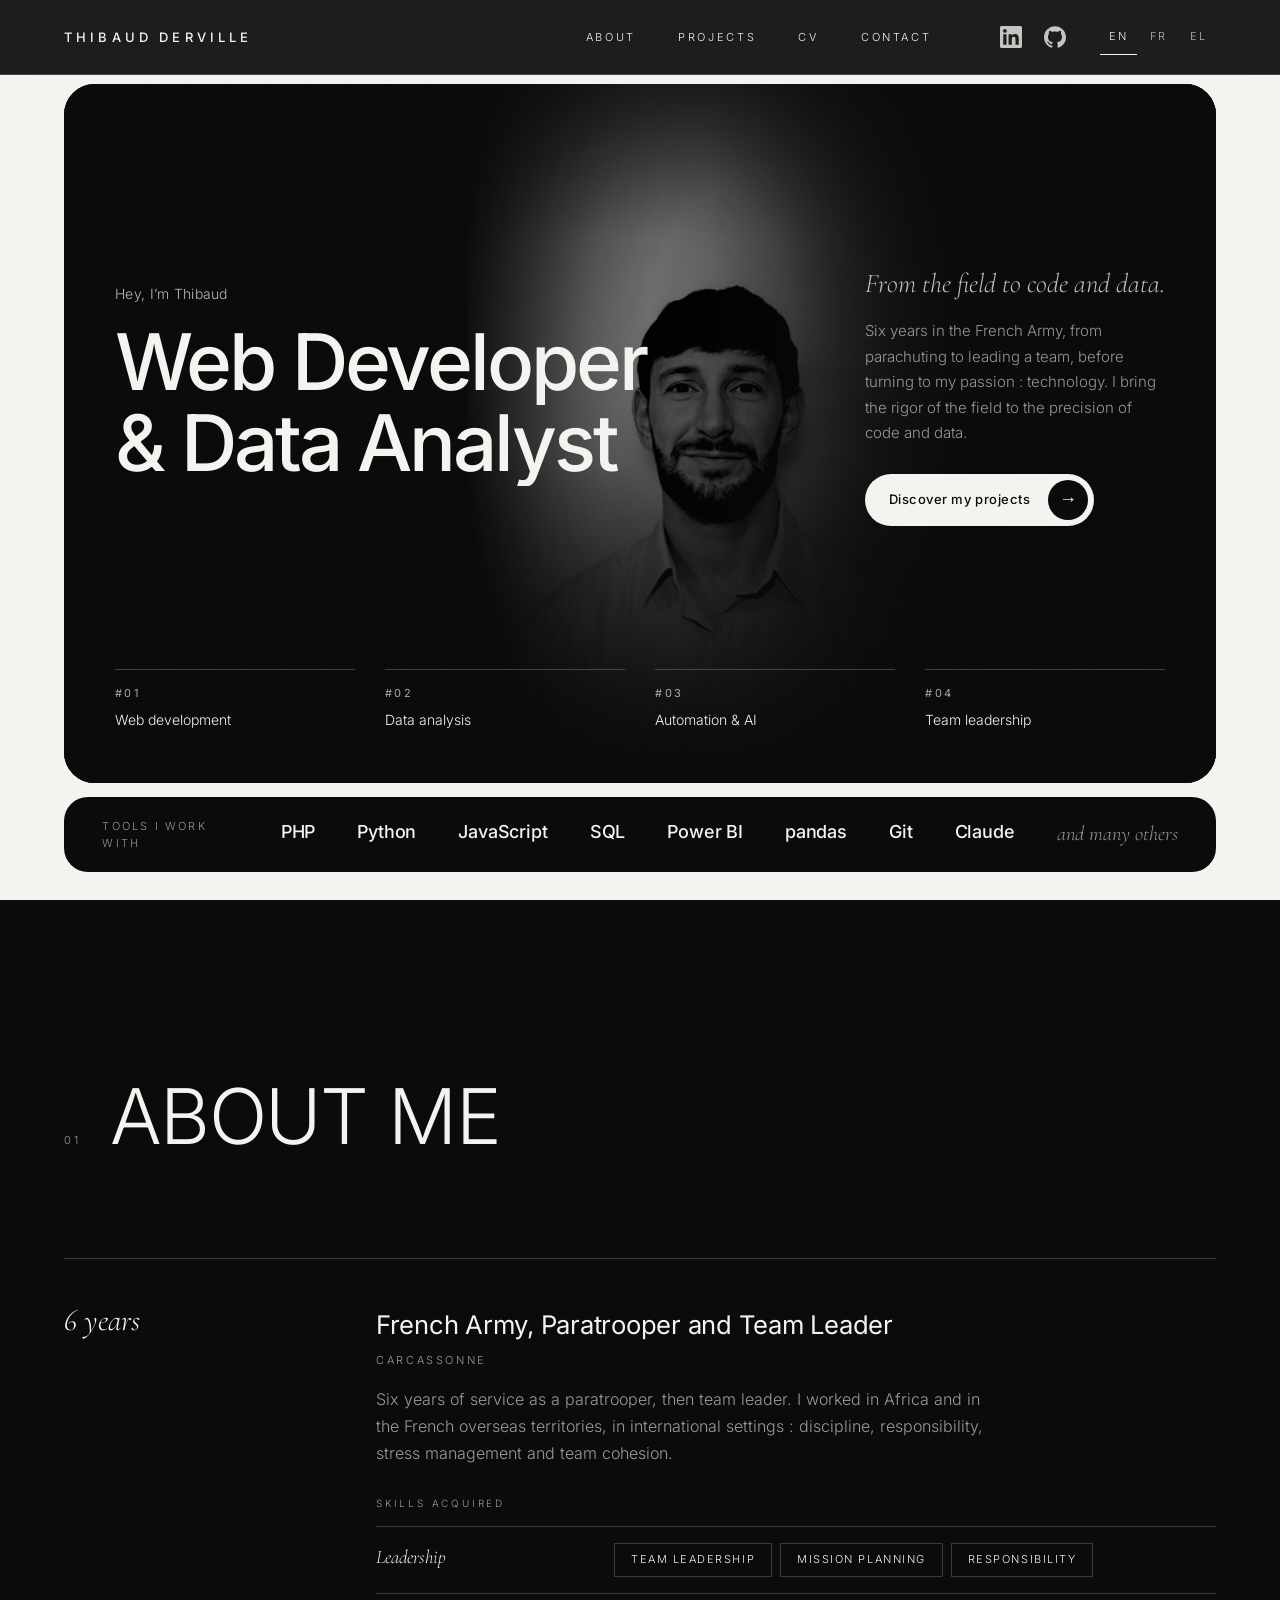
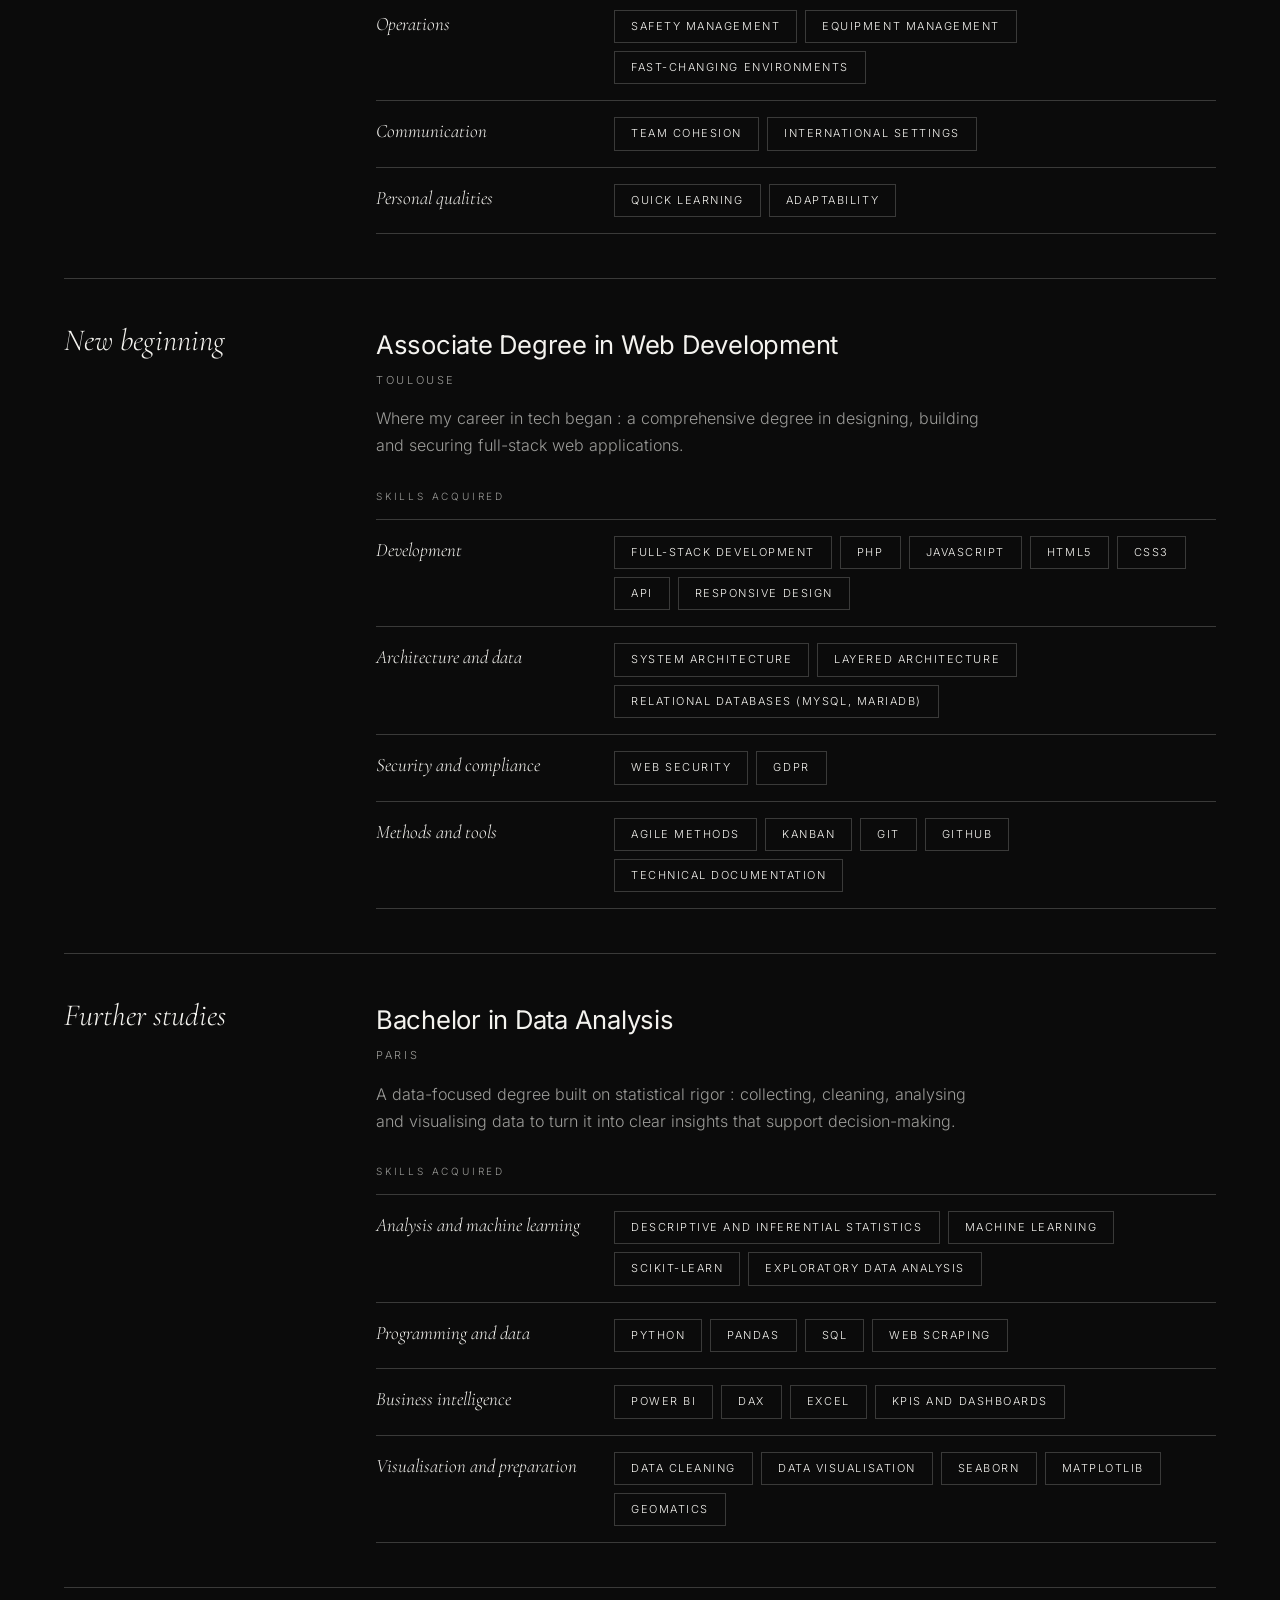
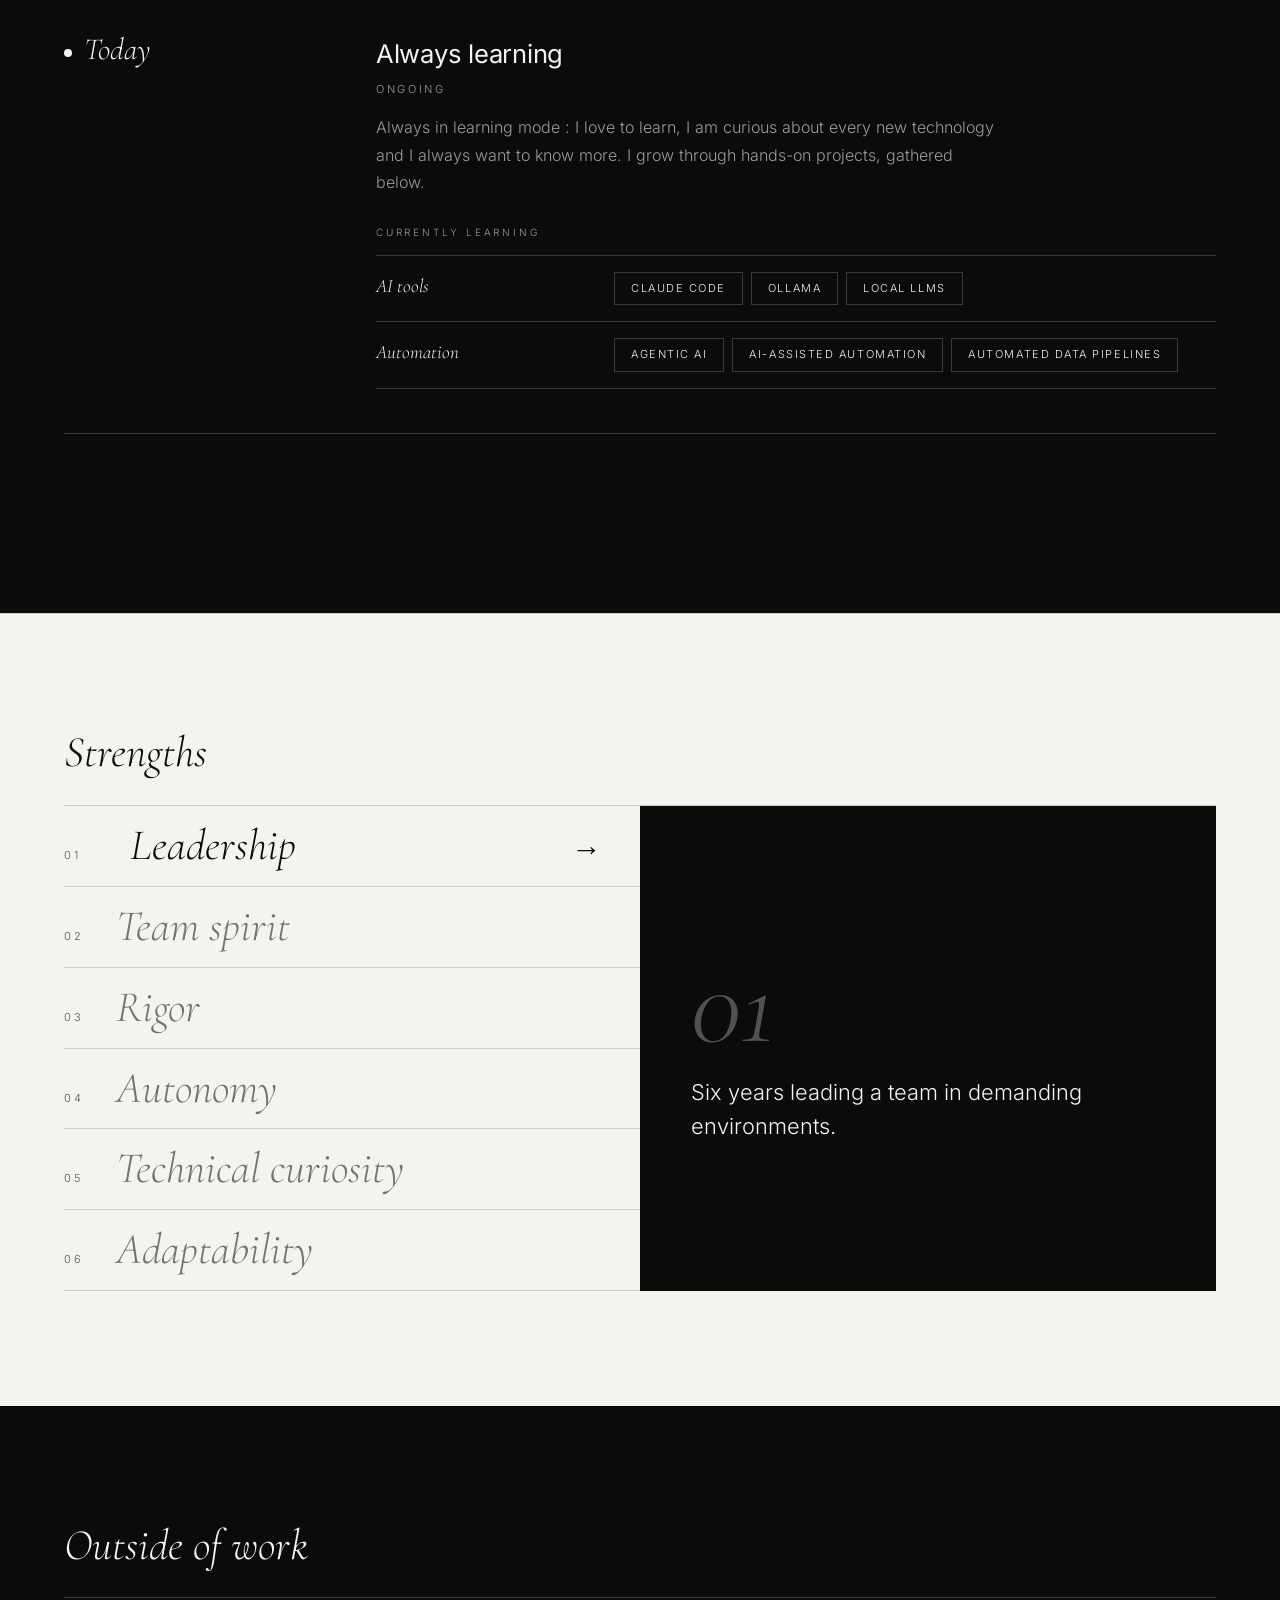
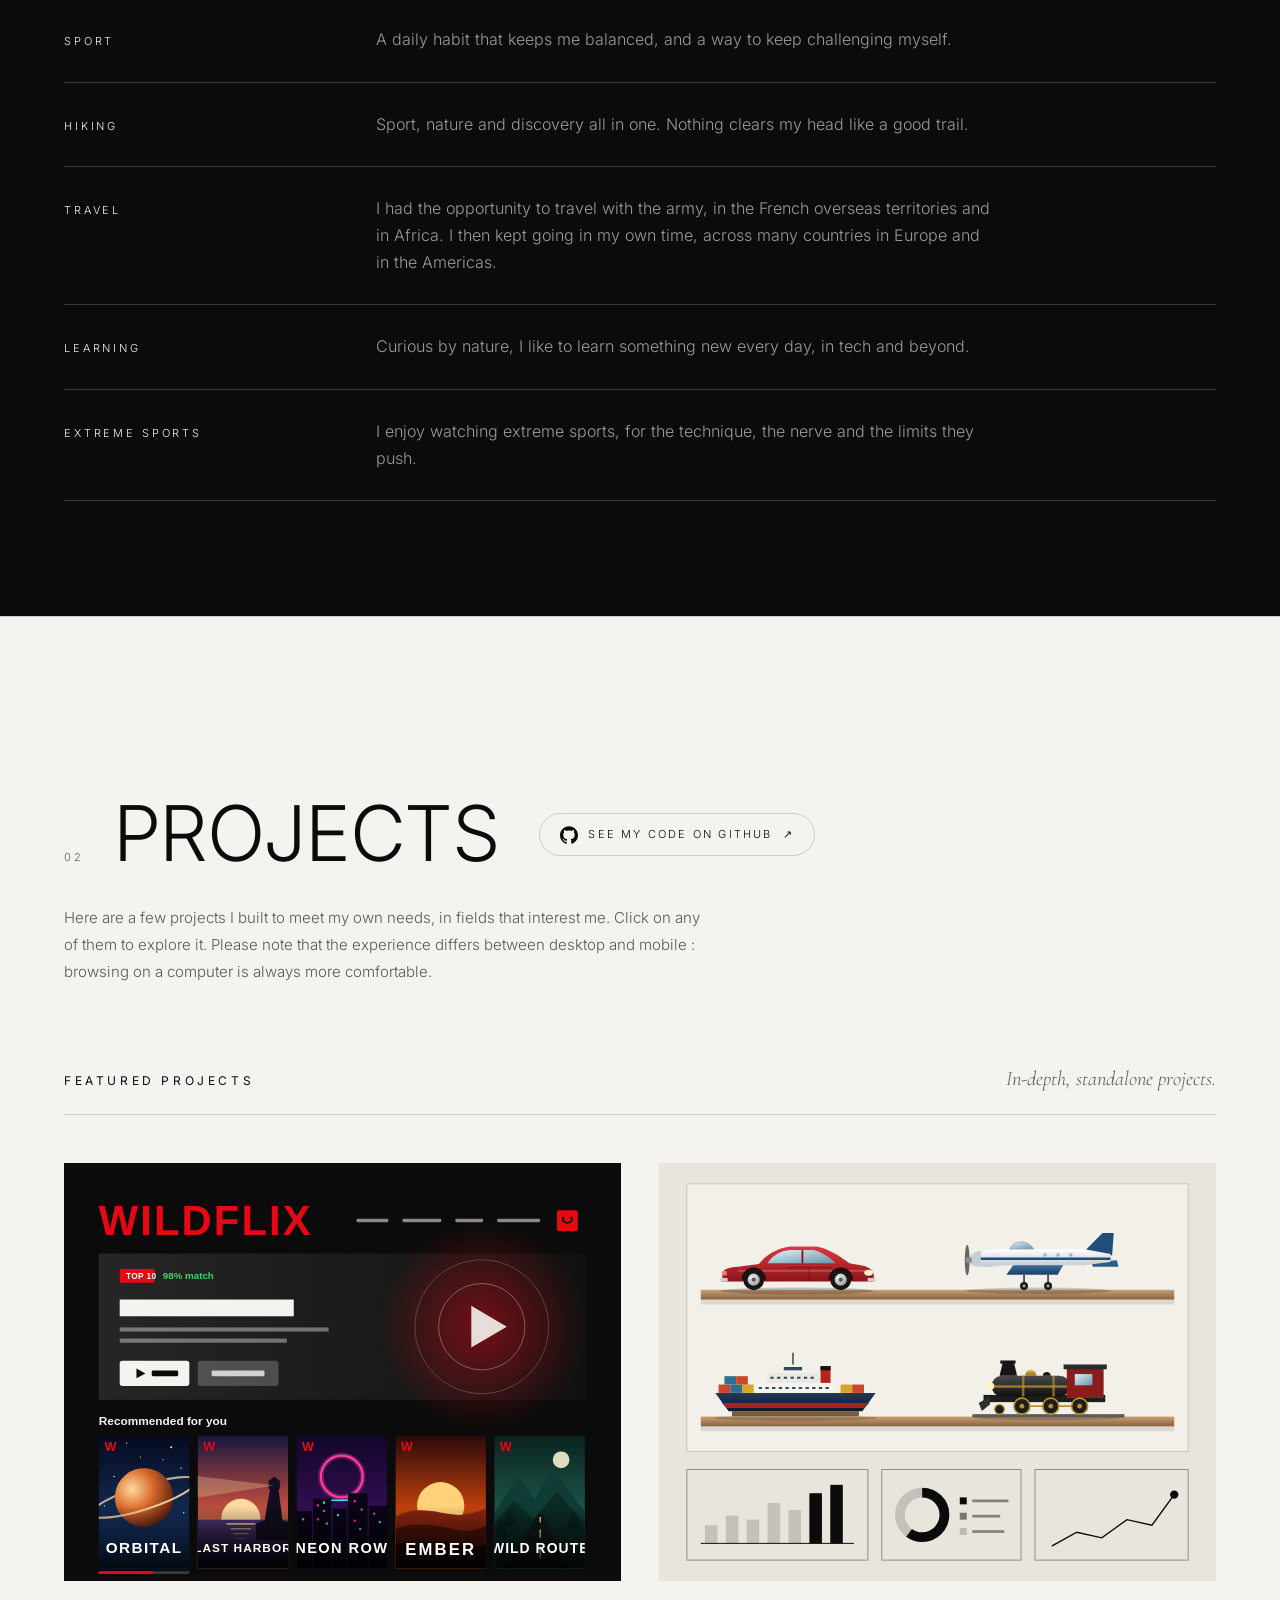
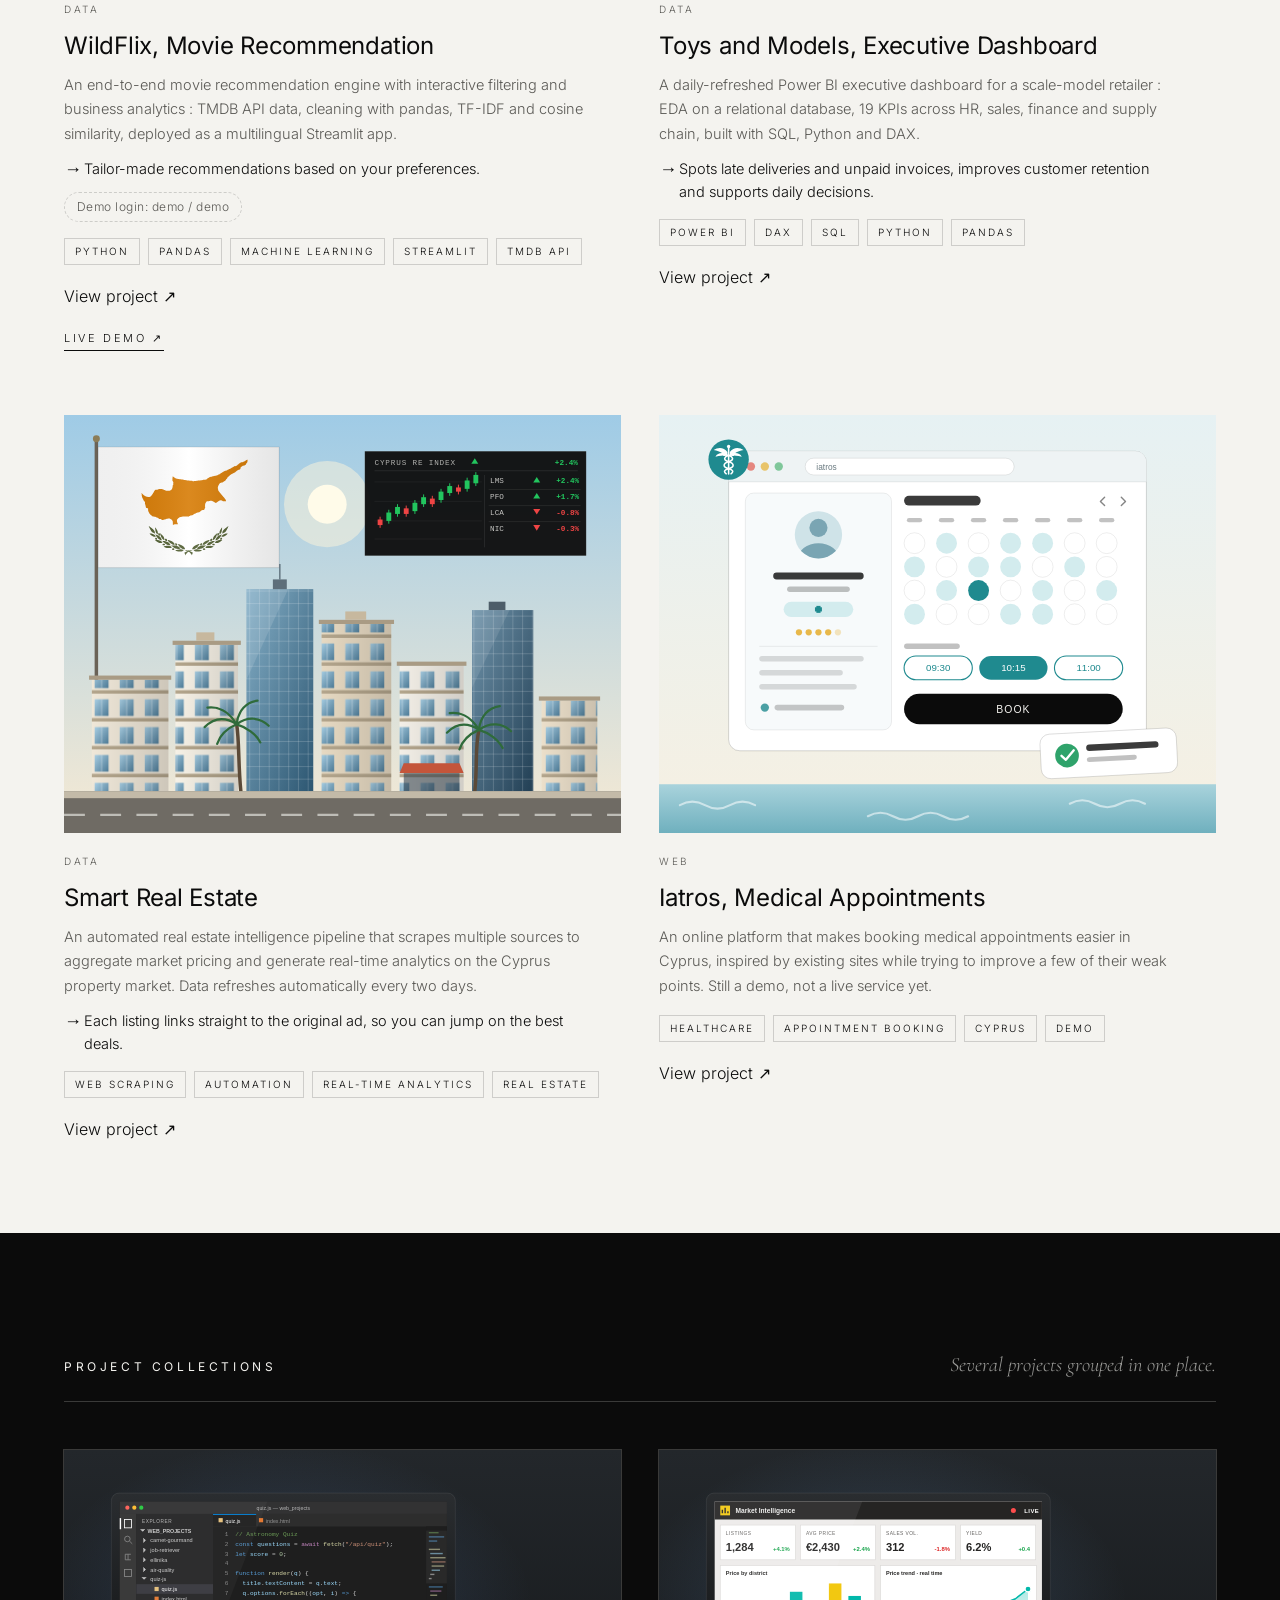
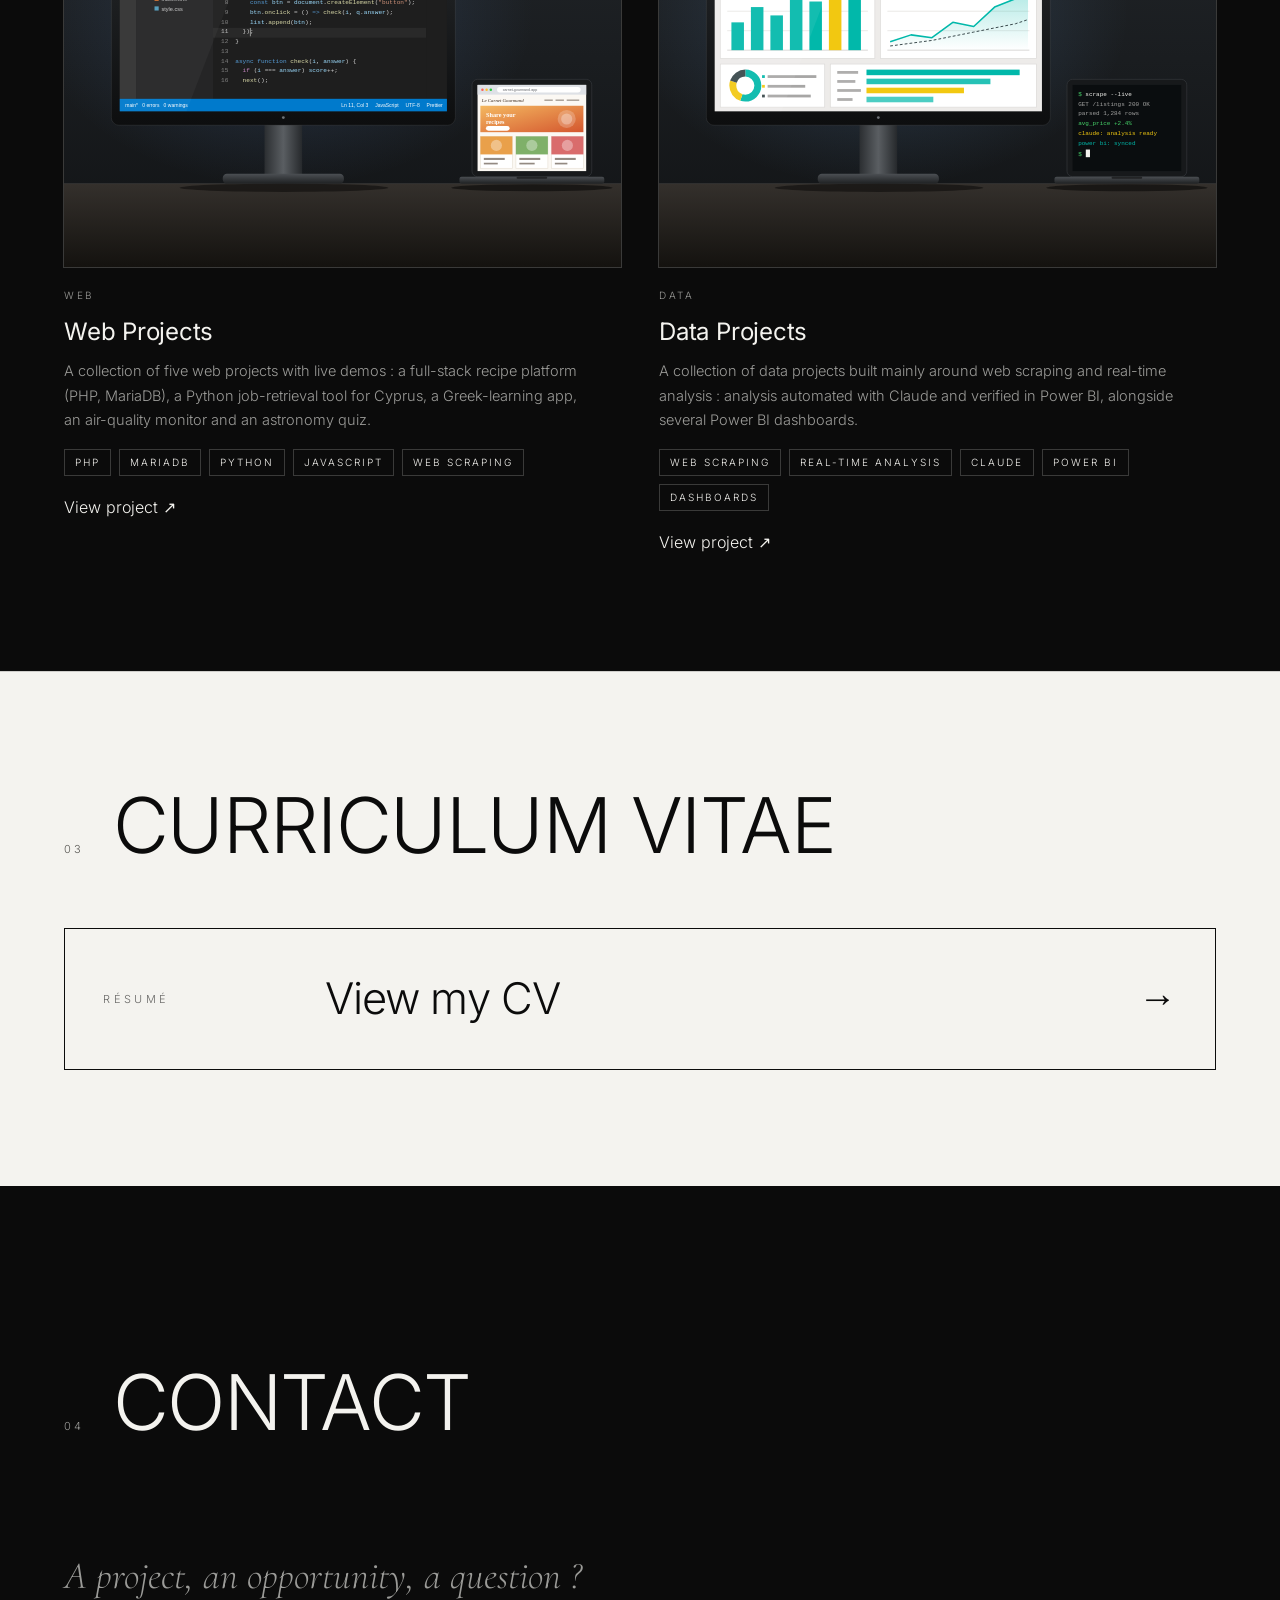
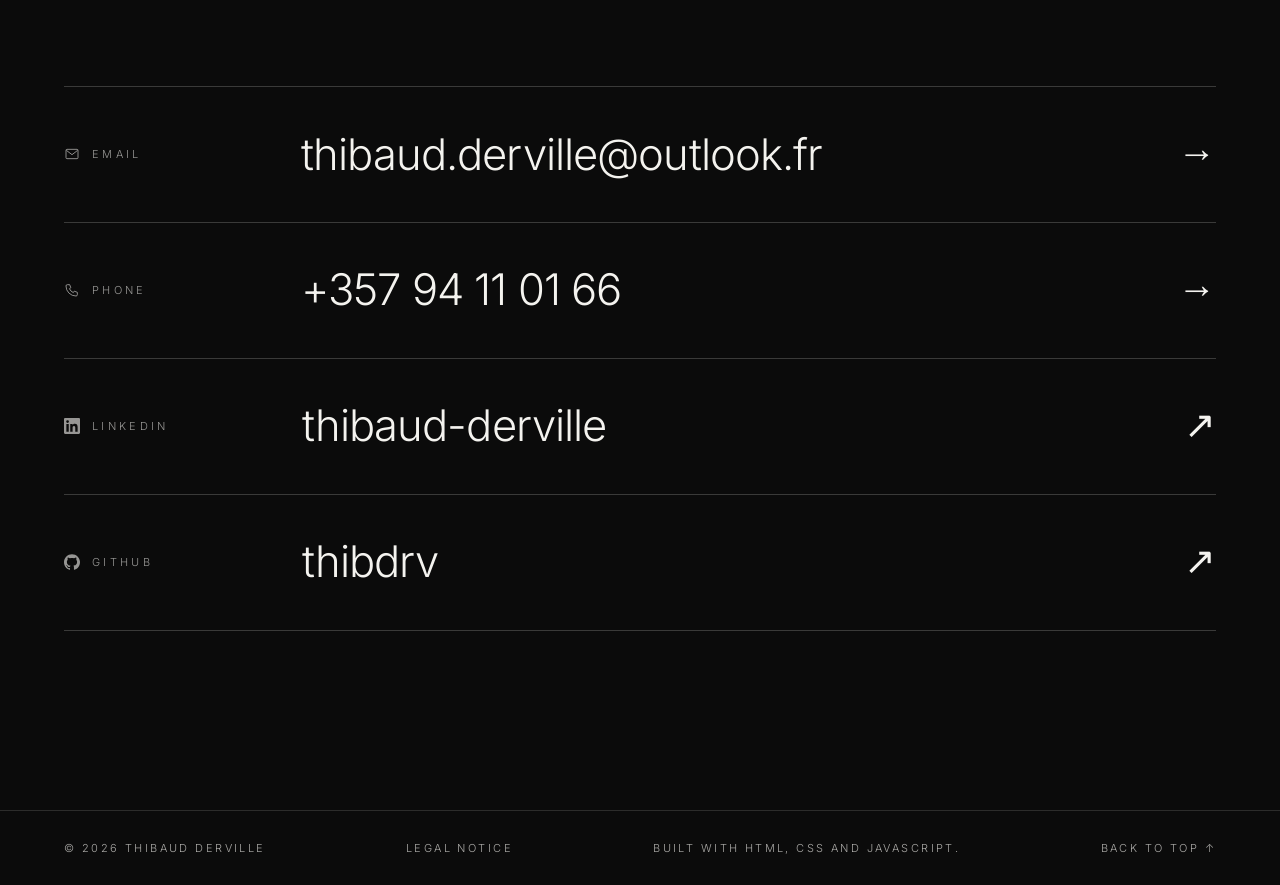
==== commit 699dd811: "Statistiques GoatCounter, version sans JavaScript, script de génération et vérification Statistiques" ====
--- a/index.html
+++ b/index.html
@@ -23,6 +23,162 @@
   <link rel="preload" href="assets/fonts/cormorant-garamond-italic-latin.woff2" as="font" type="font/woff2" crossorigin>
   <link rel="stylesheet" href="css/fonts.css">
   <link rel="stylesheet" href="css/style.css">
+  <!-- BUILD:LD-JSON:START -->
+  <script type="application/ld+json">
+  {
+    "@context": "https://schema.org",
+    "@graph": [
+      {
+        "@type": "Person",
+        "@id": "https://thibdrv.github.io/#me",
+        "name": "Thibaud Derville",
+        "url": "https://thibdrv.github.io/",
+        "image": "https://thibdrv.github.io/assets/photo-thibaud.jpg",
+        "jobTitle": "Web Developer & Data Analyst",
+        "description": "Web developer and data analyst with hands-on experience in PHP, JavaScript, HTML5/CSS3, SQL, Python and Power BI. Designs clean, layered architectures and well-structured relational databases, and turns raw datasets into actionable insights through reports and dashboards. Six years of military leadership bring discipline, reliability and teamwork.",
+        "sameAs": [
+          "https://www.linkedin.com/in/thibaud-derville-106241273/",
+          "https://github.com/thibdrv"
+        ],
+        "knowsLanguage": [
+          "fr",
+          "en"
+        ],
+        "knowsAbout": [
+          "Power BI",
+          "DAX",
+          "Excel",
+          "data cleaning",
+          "data visualisation",
+          "Python",
+          "SQL",
+          "web scraping",
+          "PHP",
+          "JavaScript",
+          "HTML5",
+          "CSS3",
+          "Multi-tier architecture",
+          "full-stack development",
+          "technical documentation",
+          "MySQL",
+          "MariaDB",
+          "relational schema design",
+          "Web security",
+          "GDPR",
+          "Claude Code",
+          "Ollama",
+          "Git",
+          "GitHub",
+          "VS Code",
+          "Jupyter Notebook",
+          "Anaconda",
+          "Google Colab",
+          "Microsoft 365"
+        ],
+        "alumniOf": [
+          {
+            "@type": "EducationalOrganization",
+            "name": "Simplon"
+          },
+          {
+            "@type": "EducationalOrganization",
+            "name": "HTSA"
+          }
+        ],
+        "address": {
+          "@type": "PostalAddress",
+          "addressCountry": "CY"
+        }
+      },
+      {
+        "@type": "ItemList",
+        "name": "Projects",
+        "itemListElement": [
+          {
+            "@type": "ListItem",
+            "position": 1,
+            "item": {
+              "@type": "CreativeWork",
+              "name": "Web Projects",
+              "description": "A collection of five web projects with live demos : a full-stack recipe platform (PHP, MariaDB), a Python job-retrieval tool for Cyprus, a Greek-learning app, an air-quality monitor and an astronomy quiz.",
+              "url": "https://thibdrv.github.io/Web_Projects/",
+              "author": {
+                "@id": "https://thibdrv.github.io/#me"
+              }
+            }
+          },
+          {
+            "@type": "ListItem",
+            "position": 2,
+            "item": {
+              "@type": "CreativeWork",
+              "name": "WildFlix, Movie Recommendation",
+              "description": "An end-to-end movie recommendation engine with interactive filtering and business analytics : TMDB API data, cleaning with pandas, TF-IDF and cosine similarity, deployed as a multilingual Streamlit app.",
+              "url": "https://thibdrv.github.io/Recommendation_System/",
+              "author": {
+                "@id": "https://thibdrv.github.io/#me"
+              }
+            }
+          },
+          {
+            "@type": "ListItem",
+            "position": 3,
+            "item": {
+              "@type": "CreativeWork",
+              "name": "Data Projects",
+              "description": "A collection of data projects built mainly around web scraping and real-time analysis : analysis automated with Claude and verified in Power BI, alongside several Power BI dashboards.",
+              "url": "https://thibdrv.github.io/Data_Projects/",
+              "author": {
+                "@id": "https://thibdrv.github.io/#me"
+              }
+            }
+          },
+          {
+            "@type": "ListItem",
+            "position": 4,
+            "item": {
+              "@type": "CreativeWork",
+              "name": "Toys and Models, Executive Dashboard",
+              "description": "A daily-refreshed Power BI executive dashboard for a scale-model retailer : EDA on a relational database, 19 KPIs across HR, sales, finance and supply chain, built with SQL, Python and DAX.",
+              "url": "https://drive.google.com/drive/folders/1xPfRDjTGJdZ2du3sL-_a7A6fpXC9lngQ?usp=sharing",
+              "author": {
+                "@id": "https://thibdrv.github.io/#me"
+              }
+            }
+          },
+          {
+            "@type": "ListItem",
+            "position": 5,
+            "item": {
+              "@type": "CreativeWork",
+              "name": "Smart Real Estate",
+              "description": "An automated real estate intelligence pipeline that scrapes multiple sources to aggregate market pricing and generate real-time analytics on the Cyprus property market. Data refreshes automatically every two days.",
+              "url": "https://smart-real-estate-seven.vercel.app/en",
+              "author": {
+                "@id": "https://thibdrv.github.io/#me"
+              }
+            }
+          },
+          {
+            "@type": "ListItem",
+            "position": 6,
+            "item": {
+              "@type": "CreativeWork",
+              "name": "Iatros, Medical Appointments",
+              "description": "An online platform that makes booking medical appointments easier in Cyprus, inspired by existing sites while trying to improve a few of their weak points. Still a demo, not a live service yet.",
+              "url": "https://iatros-demo.vercel.app/en",
+              "author": {
+                "@id": "https://thibdrv.github.io/#me"
+              }
+            }
+          }
+        ]
+      }
+    ]
+  }
+  </script>
+  <!-- BUILD:LD-JSON:END -->
+  <noscript><style>.reveal { opacity: 1 !important; transform: none !important; }</style></noscript>
 </head>
 <body>
   <a class="skip-link" href="#main" data-i18n="skip.link">Skip to content</a>
@@ -222,6 +378,10 @@
       <div class="section__head section__head--tight">
         <span class="section__index reveal">02</span>
         <h2 class="section__title reveal" data-i18n="projects.title">Projects</h2>
+        <a class="section__link reveal" href="https://github.com/thibdrv" target="_blank" rel="noopener noreferrer">
+          <svg class="icon" viewBox="0 0 24 24" aria-hidden="true" focusable="false"><path d="M12 .297c-6.63 0-12 5.373-12 12 0 5.303 3.438 9.8 8.205 11.385.6.113.82-.258.82-.577 0-.285-.01-1.04-.015-2.04-3.338.724-4.042-1.61-4.042-1.61C4.422 18.07 3.633 17.7 3.633 17.7c-1.087-.744.084-.729.084-.729 1.205.084 1.838 1.236 1.838 1.236 1.07 1.835 2.809 1.305 3.495.998.108-.776.417-1.305.76-1.605-2.665-.3-5.466-1.332-5.466-5.93 0-1.31.465-2.38 1.235-3.22-.135-.303-.54-1.523.105-3.176 0 0 1.005-.322 3.3 1.23.96-.267 1.98-.399 3-.405 1.02.006 2.04.138 3 .405 2.28-1.552 3.285-1.23 3.285-1.23.645 1.653.24 2.873.12 3.176.765.84 1.23 1.91 1.23 3.22 0 4.61-2.805 5.625-5.475 5.92.42.36.81 1.096.81 2.22 0 1.606-.015 2.896-.015 3.286 0 .315.21.69.825.57C20.565 22.092 24 17.592 24 12.297c0-6.627-5.373-12-12-12"/></svg>
+          <span data-i18n="projects.github">See my code on GitHub</span> <span aria-hidden="true">↗</span>
+        </a>
       </div>
       <p class="section__intro reveal" data-i18n="projects.intro">Here are a few projects I built to meet my own needs, in fields that interest me. Click on any of them to explore it. Please note that the experience differs between desktop and mobile&nbsp;: browsing on a computer is always more comfortable.</p>
       <!-- Cards are generated from js/projects.js (field "group") -->
@@ -231,6 +391,31 @@
           <p class="projects-group__desc" data-i18n="projects.featured.desc">In-depth, standalone projects.</p>
         </div>
         <div class="projects" id="projects-featured"></div>
+        <!-- BUILD:NOSCRIPT-FEATURED:START -->
+        <noscript>
+          <ul class="nojs-list">
+            <li>
+              <h3><a href="https://thibdrv.github.io/Recommendation_System/" rel="noopener noreferrer">WildFlix, Movie Recommendation</a></h3>
+              <p>An end-to-end movie recommendation engine with interactive filtering and business analytics : TMDB API data, cleaning with pandas, TF-IDF and cosine similarity, deployed as a multilingual Streamlit app.</p>
+              <p>Tailor-made recommendations based on your preferences.</p>
+            </li>
+            <li>
+              <h3><a href="https://drive.google.com/drive/folders/1xPfRDjTGJdZ2du3sL-_a7A6fpXC9lngQ?usp=sharing" rel="noopener noreferrer">Toys and Models, Executive Dashboard</a></h3>
+              <p>A daily-refreshed Power BI executive dashboard for a scale-model retailer : EDA on a relational database, 19 KPIs across HR, sales, finance and supply chain, built with SQL, Python and DAX.</p>
+              <p>Spots late deliveries and unpaid invoices, improves customer retention and supports daily decisions.</p>
+            </li>
+            <li>
+              <h3><a href="https://smart-real-estate-seven.vercel.app/en" rel="noopener noreferrer">Smart Real Estate</a></h3>
+              <p>An automated real estate intelligence pipeline that scrapes multiple sources to aggregate market pricing and generate real-time analytics on the Cyprus property market. Data refreshes automatically every two days.</p>
+              <p>Each listing links straight to the original ad, so you can jump on the best deals.</p>
+            </li>
+            <li>
+              <h3><a href="https://iatros-demo.vercel.app/en" rel="noopener noreferrer">Iatros, Medical Appointments</a></h3>
+              <p>An online platform that makes booking medical appointments easier in Cyprus, inspired by existing sites while trying to improve a few of their weak points. Still a demo, not a live service yet.</p>
+            </li>
+          </ul>
+        </noscript>
+        <!-- BUILD:NOSCRIPT-FEATURED:END -->
       </div>
     </section>
 
@@ -242,6 +427,20 @@
           <p class="projects-group__desc" data-i18n="projects.collections.desc">Several projects grouped in one place.</p>
         </div>
         <div class="projects" id="projects-collections"></div>
+        <!-- BUILD:NOSCRIPT-COLLECTIONS:START -->
+        <noscript>
+          <ul class="nojs-list">
+            <li>
+              <h3><a href="https://thibdrv.github.io/Web_Projects/" rel="noopener noreferrer">Web Projects</a></h3>
+              <p>A collection of five web projects with live demos : a full-stack recipe platform (PHP, MariaDB), a Python job-retrieval tool for Cyprus, a Greek-learning app, an air-quality monitor and an astronomy quiz.</p>
+            </li>
+            <li>
+              <h3><a href="https://thibdrv.github.io/Data_Projects/" rel="noopener noreferrer">Data Projects</a></h3>
+              <p>A collection of data projects built mainly around web scraping and real-time analysis : analysis automated with Claude and verified in Power BI, alongside several Power BI dashboards.</p>
+            </li>
+          </ul>
+        </noscript>
+        <!-- BUILD:NOSCRIPT-COLLECTIONS:END -->
       </div>
     </section>
 
@@ -267,6 +466,15 @@
       <p class="contact__lead reveal" data-i18n="contact.lead">A project, an opportunity, a question&nbsp;?</p>
       <!-- Rows (email, LinkedIn, GitHub) are generated from js/projects.js -->
       <ul class="contact__list" id="contact-list"></ul>
+      <!-- BUILD:NOSCRIPT-CONTACT:START -->
+      <noscript>
+      <ul class="contact__list nojs-list">
+        <li><a href="mailto:thibaud.derville@outlook.fr">thibaud.derville@outlook.fr</a></li>
+        <li><a href="https://www.linkedin.com/in/thibaud-derville-106241273/" rel="noopener noreferrer">LinkedIn</a></li>
+        <li><a href="https://github.com/thibdrv" rel="noopener noreferrer">GitHub</a></li>
+      </ul>
+      </noscript>
+      <!-- BUILD:NOSCRIPT-CONTACT:END -->
     </section>
 
   </main>
@@ -280,5 +488,7 @@
 
   <script src="js/projects.js"></script>
   <script src="js/i18n.js"></script>
-  <script src="js/main.js"></script></body>
+  <script src="js/main.js"></script>
+  <script data-goatcounter="https://thibauddrv.goatcounter.com/count" async src="https://gc.zgo.at/count.js"></script>
+</body>
 </html>
--- a/css/style.css
+++ b/css/style.css
@@ -29,6 +29,31 @@
 }
 
 a { color: inherit; text-decoration: none; }
+
+/* Lien vers le GitHub, à côté du titre « Projets » */
+.section__link {
+  display: inline-flex;
+  align-items: center;
+  gap: 10px;
+  margin-left: 12px;
+  align-self: center;
+  padding: 11px 20px;
+  border: 1px solid var(--line);
+  border-radius: 999px;
+  font-size: 11px;
+  letter-spacing: 0.2em;
+  text-transform: uppercase;
+  white-space: nowrap;
+  transition: background-color 0.5s ease, border-color 0.5s ease;
+}
+.section__link:hover,
+.section__link:focus-visible { background-color: rgba(128, 128, 128, 0.12); border-color: var(--muted); }
+
+/* Version sans JavaScript (balises <noscript> générées par tools/build.py) */
+.nojs-list li { margin-bottom: 30px; }
+.nojs-list h3 { font-weight: 400; font-size: 20px; }
+.nojs-list a { border-bottom: 1px solid currentColor; }
+.nojs-list p { max-width: 620px; color: var(--muted); }
 
 /* Page 404 */
 .page-404 { background: var(--ink); color: var(--bg); }
@@ -1379,6 +1404,7 @@
   .section.section--tight-bottom { padding-top: 72px; }
   .section__head { margin-bottom: 40px; }
   .section__head { flex-wrap: wrap; gap: 6px 20px; }
+  .section__link { margin-left: 0; margin-top: 10px; padding: 12px 18px; letter-spacing: 0.12em; white-space: normal; max-width: 100%; border-radius: 24px; line-height: 1.5; }
   .section__title { min-width: 0; overflow-wrap: anywhere; font-size: clamp(26px, 8.4vw, 48px); }
   .timeline__period { font-size: 24px; }
   .card__meta { flex-wrap: wrap; gap: 4px 16px; }
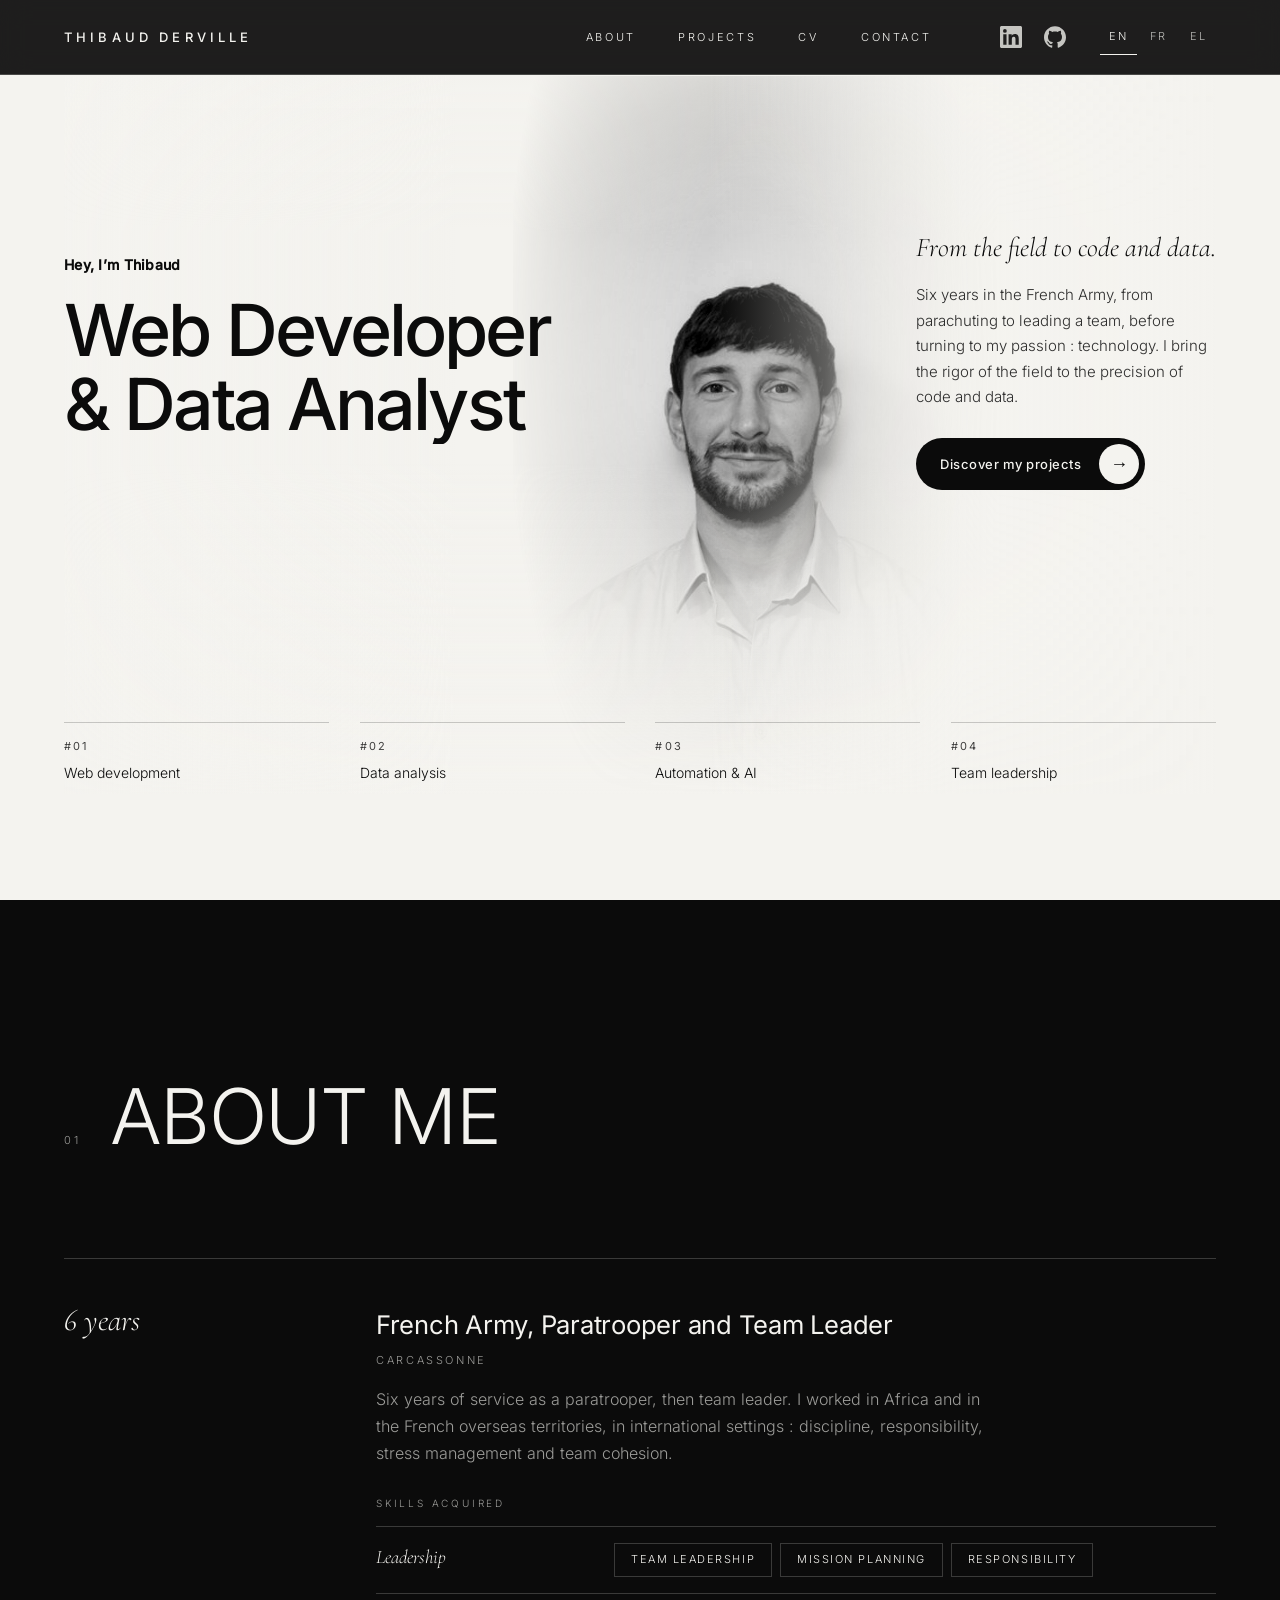
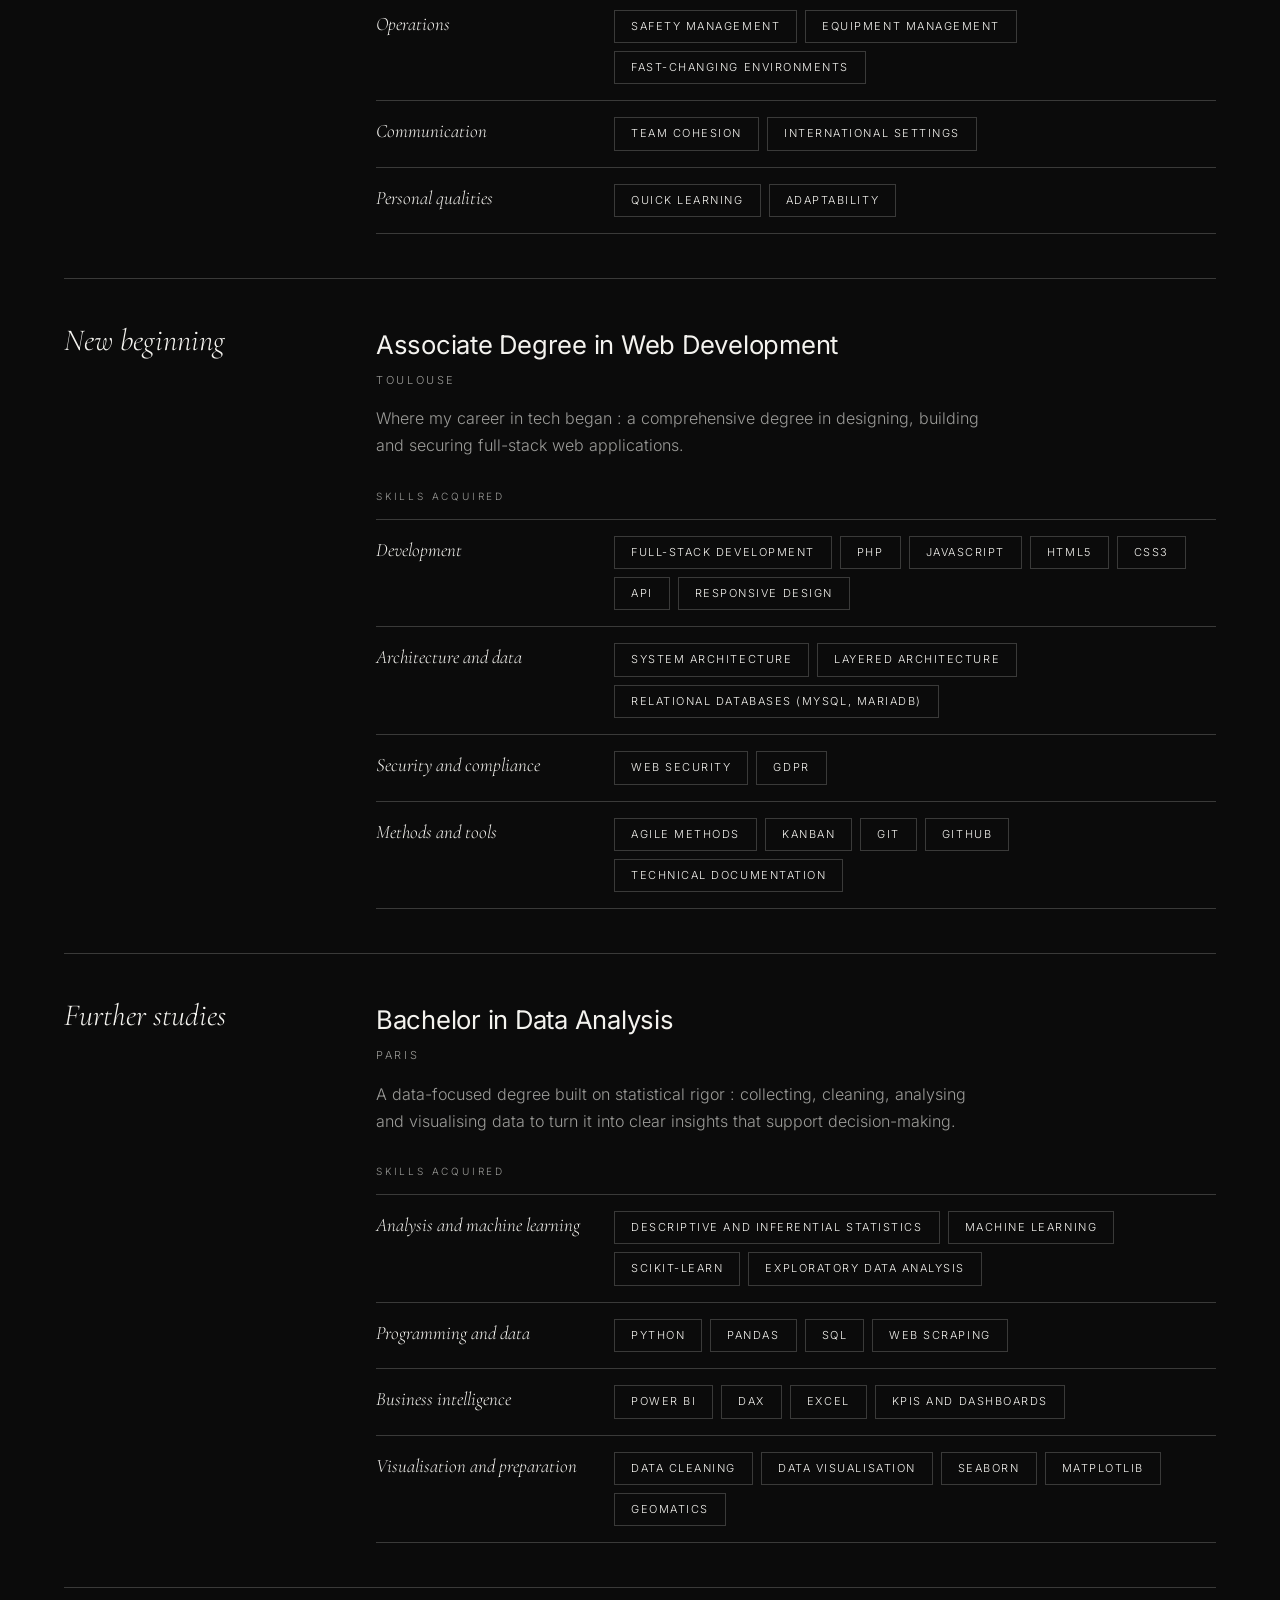
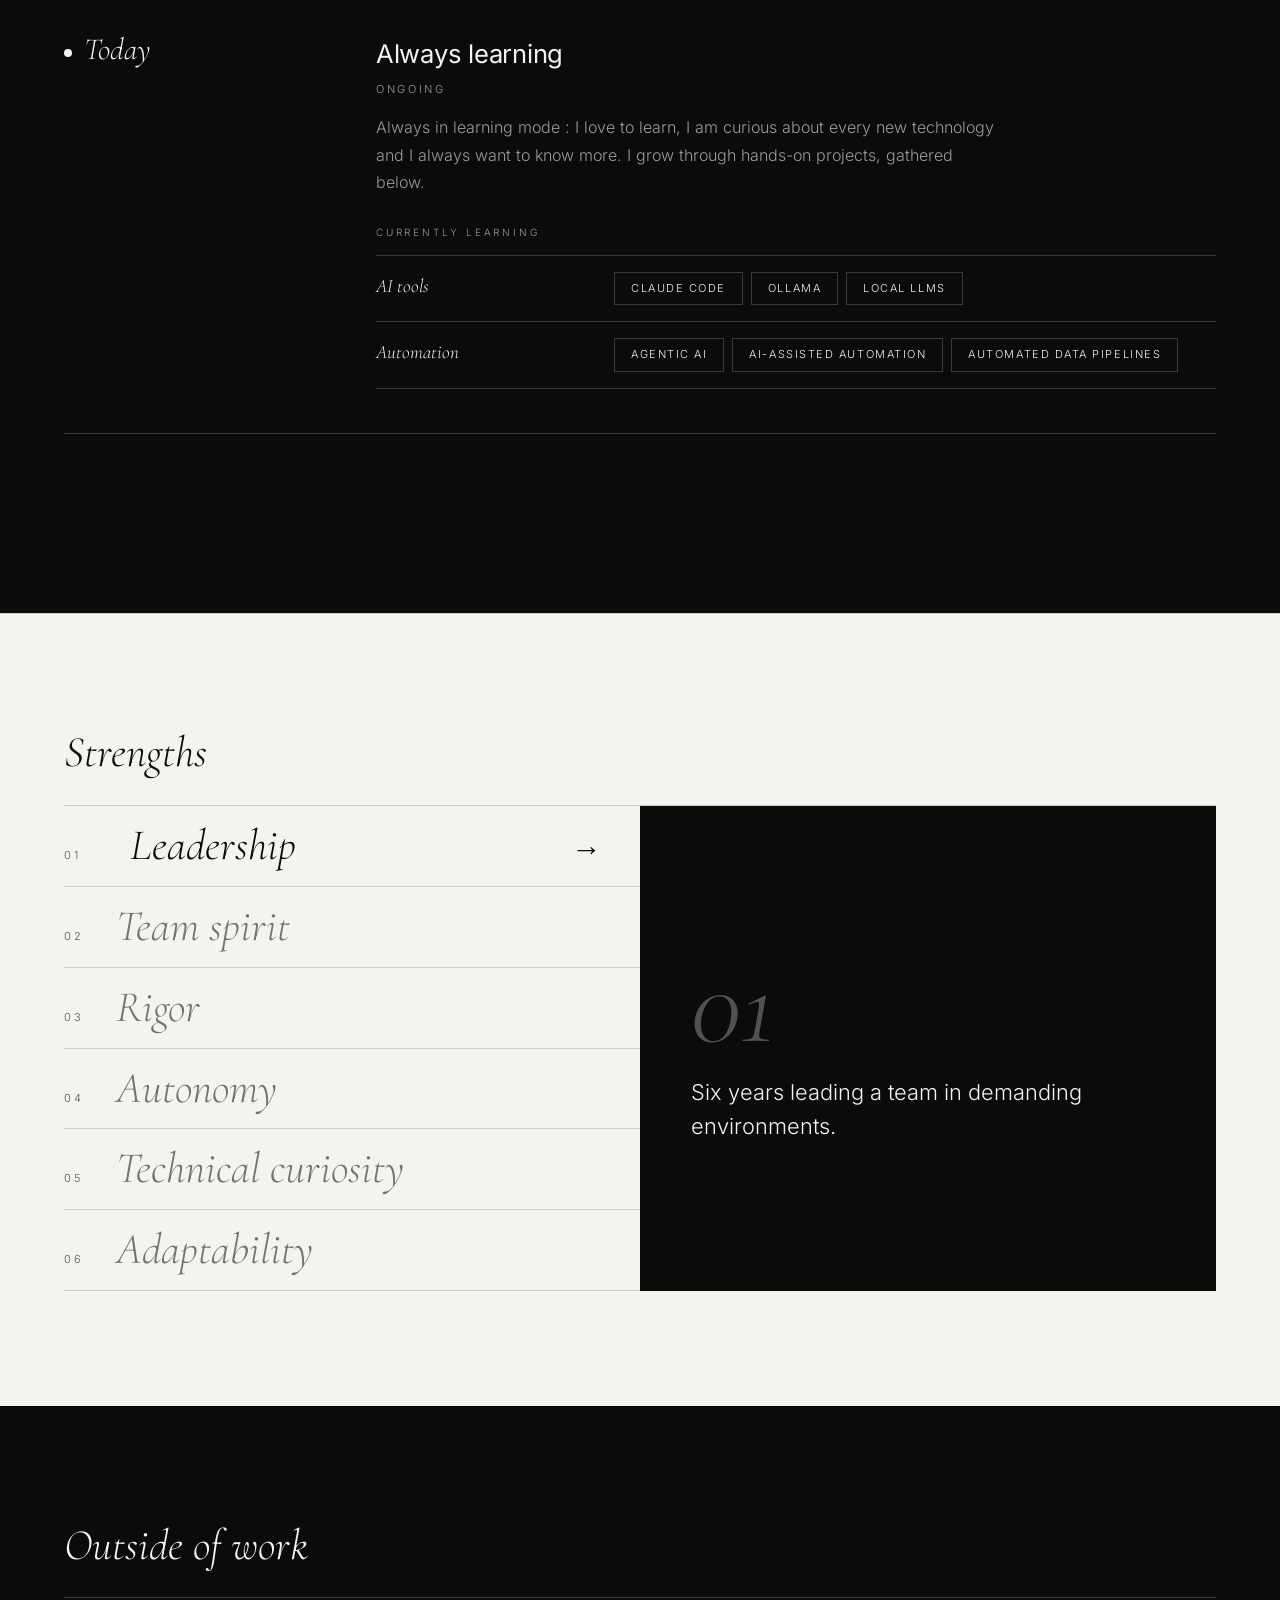
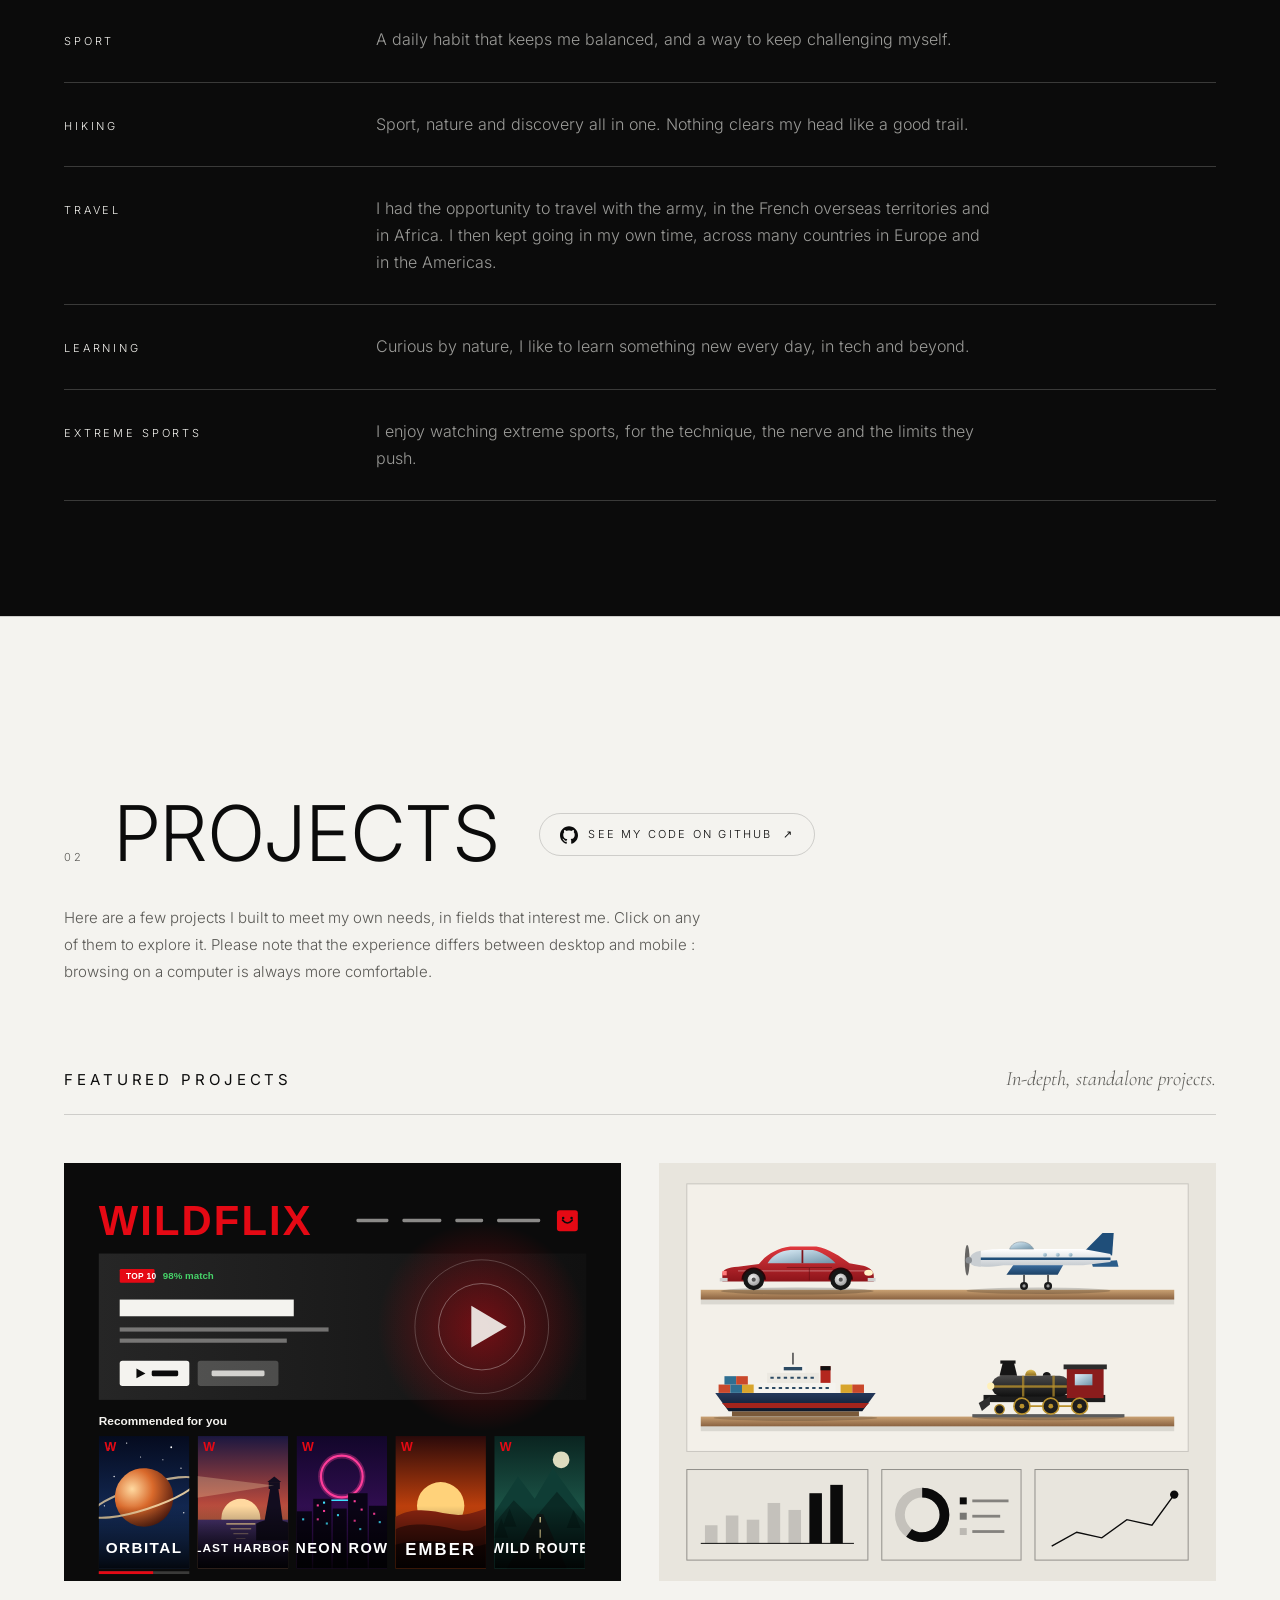
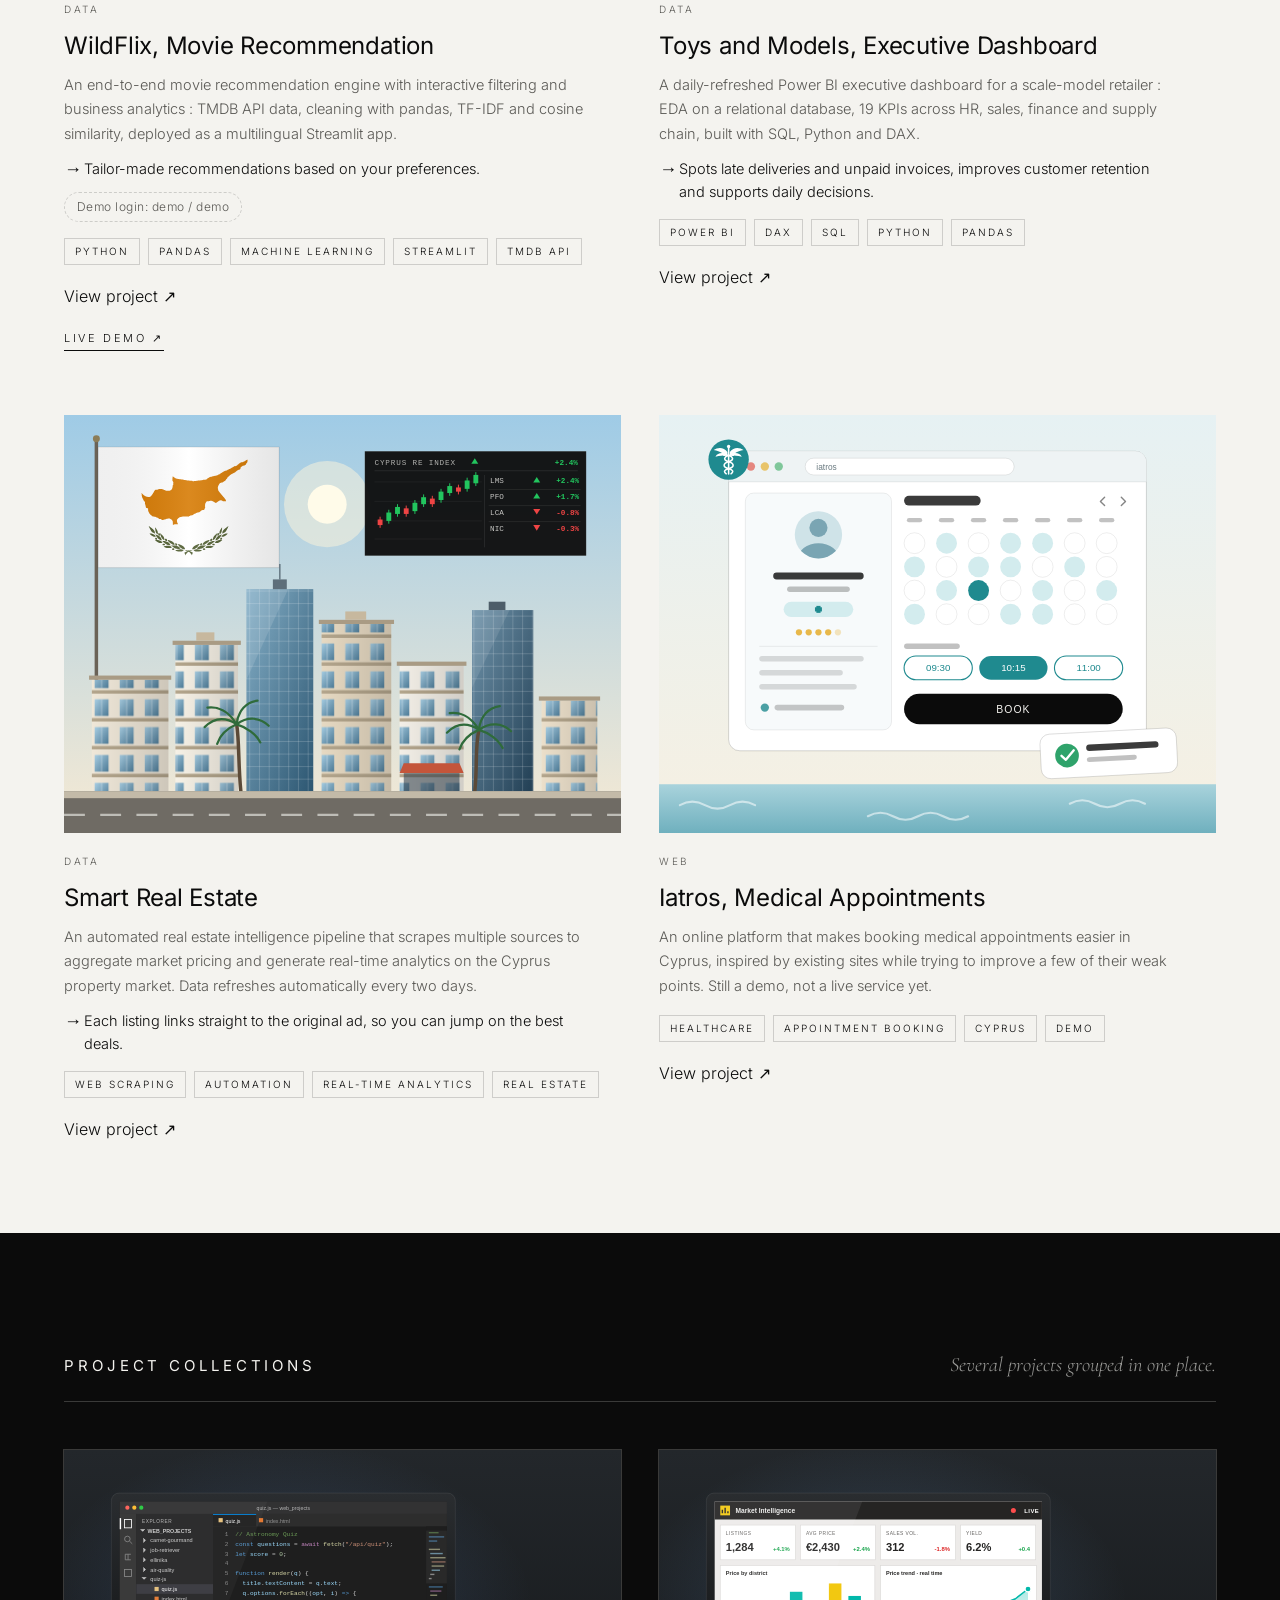
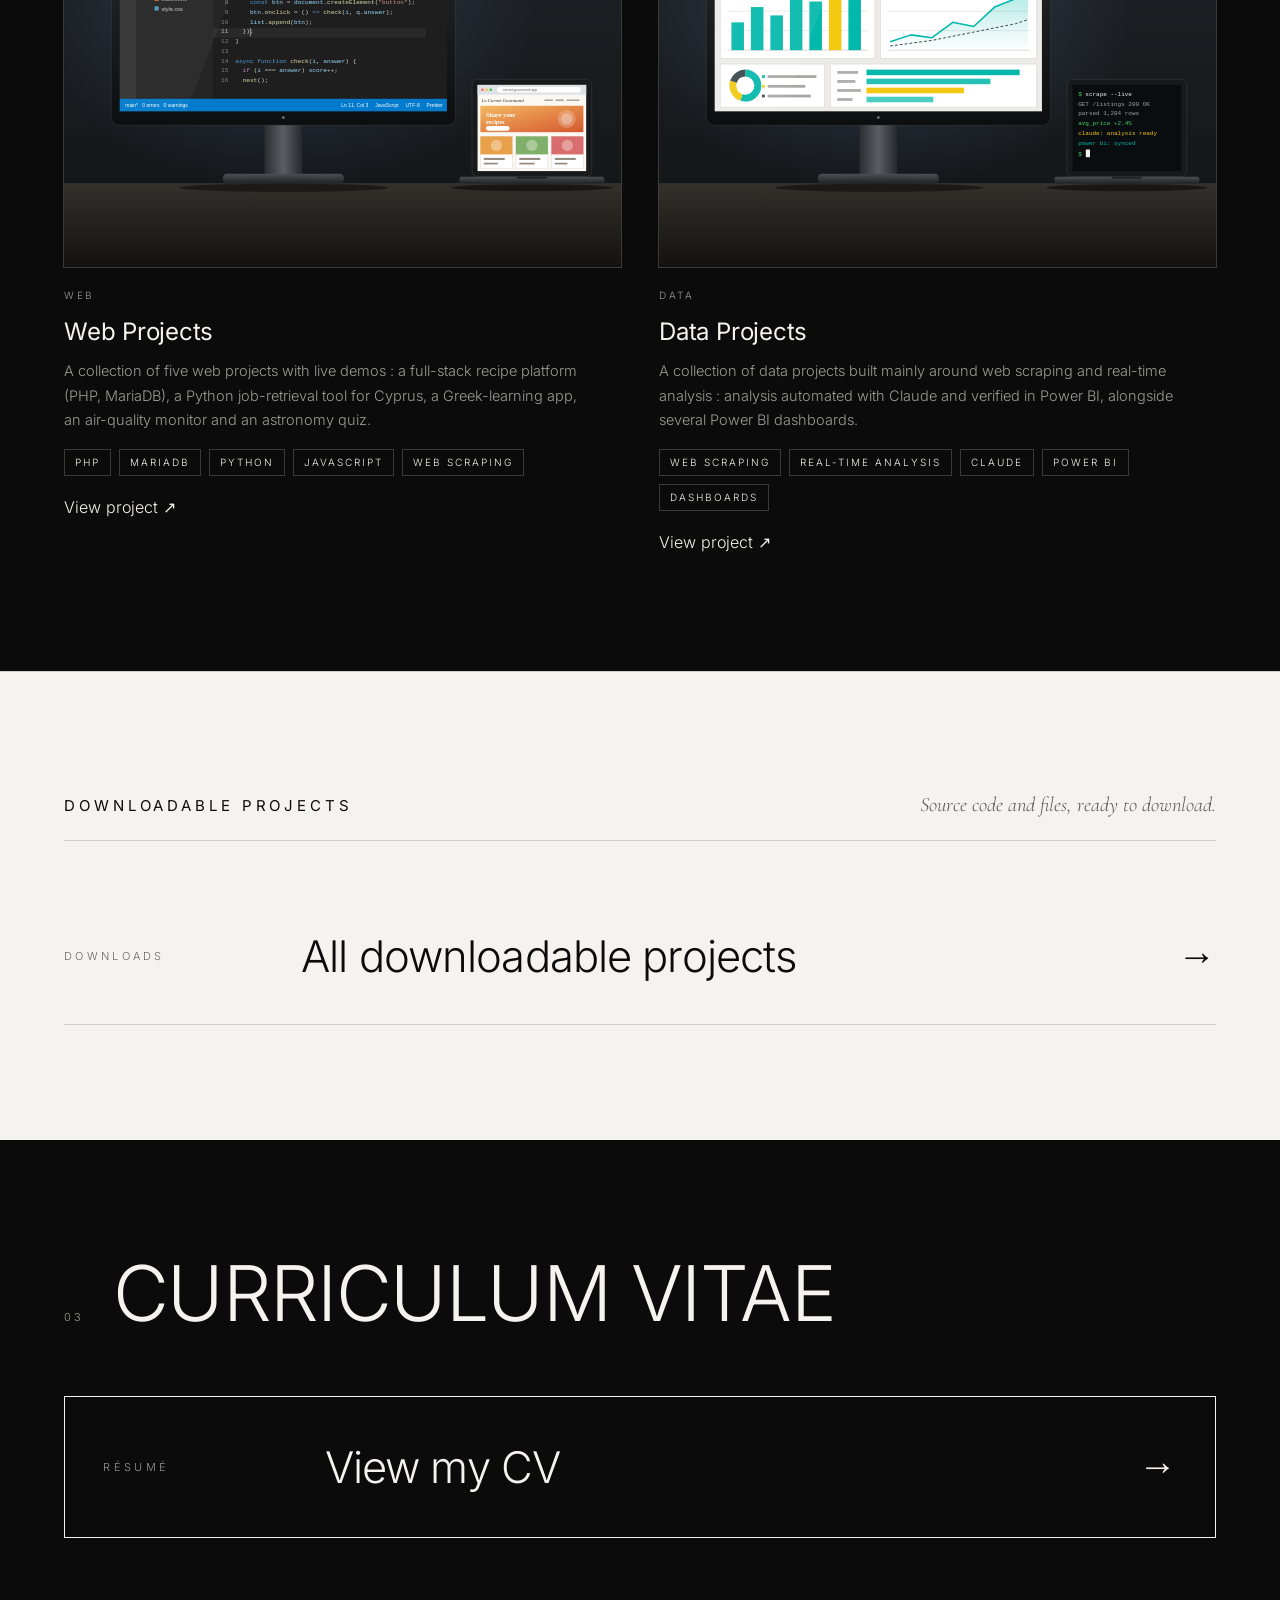
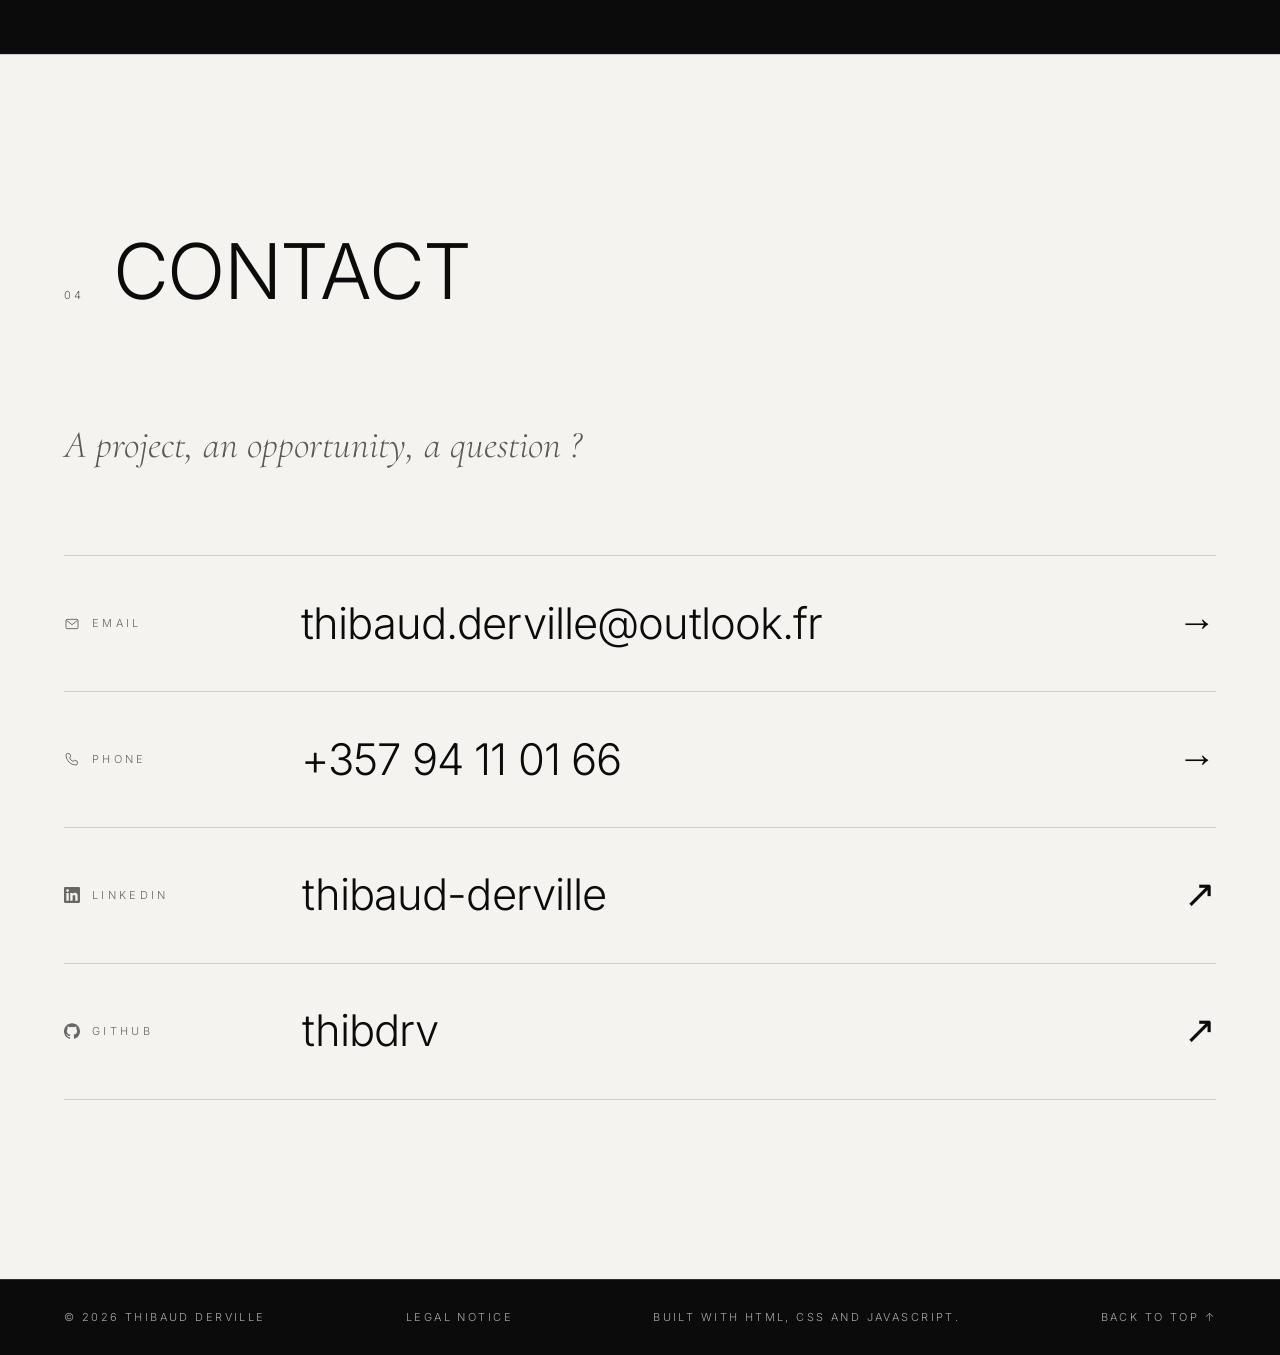
==== commit 783cc0a0: "Page « Projets à télécharger », couleurs des sections et titres de projets - nouvelle page downloads" ====
--- a/index.html
+++ b/index.html
@@ -444,8 +444,25 @@
       </div>
     </section>
 
+    <!-- DOWNLOADS : section beige, lien vers downloads.html (liste dans js/projects.js, DOWNLOADS) -->
+    <section class="section section--compact" id="downloads">
+      <div class="projects-group projects-group--downloads">
+        <div class="projects-group__head reveal">
+          <h3 class="projects-group__title" data-i18n="projects.downloads.title">Downloadable projects</h3>
+          <p class="projects-group__desc" data-i18n="projects.downloads.desc">Source code and files, ready to download.</p>
+        </div>
+        <div class="dl-wrap reveal">
+          <a class="contact__row" href="downloads.html">
+            <span class="contact__label" data-i18n="projects.downloads.label">Downloads</span>
+            <span class="contact__value" data-i18n="projects.downloads.link">All downloadable projects</span>
+            <span class="contact__arrow" aria-hidden="true">→</span>
+          </a>
+        </div>
+      </div>
+    </section>
+
     <!-- CV -->
-    <section class="section section--compact" id="cv">
+    <section class="section section--compact section--dark" id="cv">
       <div class="section__head">
         <span class="section__index reveal">03</span>
         <h2 class="section__title reveal" data-i18n="cv.title">Curriculum Vitae</h2>
@@ -458,7 +475,7 @@
     </section>
 
     <!-- CONTACT -->
-    <section class="section section--dark" id="contact">
+    <section class="section" id="contact">
       <div class="section__head">
         <span class="section__index reveal">04</span>
         <h2 class="section__title reveal" data-i18n="contact.title">Contact</h2>
--- a/css/style.css
+++ b/css/style.css
@@ -469,9 +469,39 @@
 }
 .projects-group__title {
   font-weight: 400;
-  font-size: 12px;
-  letter-spacing: 0.3em;
-  text-transform: uppercase;
+  font-size: 15px;
+  letter-spacing: 0.26em;
+  text-transform: uppercase;
+}
+
+/* Projets à télécharger : une ligne-lien (même effet que les lignes de contact) vers downloads.html */
+.projects-group--downloads { margin-top: 0; }
+.dl-wrap { border-bottom: 1px solid var(--line); }
+
+/* Page downloads.html : liste simple (titre, une phrase, boutons) */
+.dl-list { margin-top: 48px; border-top: 1px solid var(--line); }
+.dl-item {
+  display: flex;
+  align-items: center;
+  justify-content: space-between;
+  flex-wrap: wrap;
+  gap: 20px 40px;
+  padding: 28px 0;
+  border-bottom: 1px solid var(--line);
+}
+.dl-item__text { flex: 1 1 340px; min-width: 0; }
+.dl-item__title { font-weight: 400; font-size: clamp(20px, 2.2vw, 28px); letter-spacing: -0.01em; line-height: 1.2; }
+.dl-item__desc { margin-top: 8px; max-width: 560px; color: var(--muted); font-size: 15px; line-height: 1.7; }
+.dl-item__actions { display: flex; flex-direction: column; align-items: flex-start; gap: 12px; }
+.dl-item__buttons { display: flex; flex-wrap: wrap; gap: 10px; }
+.dl-item .btn { padding: 14px 22px; }
+.dl-item .btn small { font-size: 10px; letter-spacing: 0.1em; text-transform: none; opacity: 0.6; }
+.dl-item__repo {
+  font-size: 11px;
+  letter-spacing: 0.24em;
+  text-transform: uppercase;
+  border-bottom: 1px solid var(--ink);
+  padding-bottom: 3px;
 }
 .projects-group__desc {
   font-family: var(--serif);
@@ -999,7 +1029,7 @@
   min-height: 100svh;
   justify-content: flex-start;
   gap: 14px;
-  padding: 84px var(--pad) 28px;
+  padding: 76px var(--pad) 28px;
 }
 .hero__card {
   position: relative;
@@ -1010,37 +1040,37 @@
   display: flex;
   flex-direction: column;
   justify-content: space-between;
-  padding: clamp(28px, 4vw, 56px);
-  border-radius: clamp(20px, 2.4vw, 32px);
-  background: #0b0b0b;
-  color: #f4f3ef;
-}
-/* portrait (noir et blanc, fondu dans le noir) */
+  /* plus de cadre : on reste sur le beige du site, écriture en noir */
+  padding: clamp(10px, 1.4vw, 18px) 0 clamp(4px, 0.7vw, 10px);
+  background: transparent;
+  color: #0b0b0b;
+}
+/* portrait (noir et blanc, fondu dans le beige) */
 .hero__photo {
   position: absolute;
   z-index: -2;
-  left: 35%;
+  left: 39%;
   bottom: 0;
   height: 100%;
-  width: 44%;
+  width: 42%;
   object-fit: cover;
   object-position: 50% 8%;
-  filter: grayscale(1) brightness(0.6) contrast(1.45);
+  filter: grayscale(1) brightness(0.96) contrast(1.18);
+  mix-blend-mode: multiply;
   -webkit-mask-image: radial-gradient(ellipse 52% 80% at 50% 38%, #000 28%, transparent 100%);
   mask-image: radial-gradient(ellipse 52% 80% at 50% 38%, #000 28%, transparent 100%);
 }
-/* ombres : à droite (derrière le texte), en bas, sur le côté du visage et autour du portrait */
+/* voiles beiges : derrière le texte (droite et gauche), en bas et en haut, pour fondre le portrait */
 .hero__card::before {
   content: "";
   position: absolute;
   inset: 0;
   z-index: -1;
   background:
-    linear-gradient(270deg, #0b0b0b 0%, rgba(11, 11, 11, 0.8) 22%, rgba(11, 11, 11, 0) 44%),
-    linear-gradient(100deg, rgba(11, 11, 11, 0) 44%, rgba(11, 11, 11, 0.68) 70%),
-    linear-gradient(90deg, rgba(11, 11, 11, 0.88) 0%, rgba(11, 11, 11, 0) 34%),
-    linear-gradient(0deg, #0b0b0b 0%, rgba(11, 11, 11, 0.55) 22%, rgba(11, 11, 11, 0) 46%),
-    linear-gradient(180deg, rgba(11, 11, 11, 0.55) 0%, rgba(11, 11, 11, 0) 22%);
+    linear-gradient(270deg, #f4f3ef 0%, rgba(244, 243, 239, 0.85) 22%, rgba(244, 243, 239, 0) 44%),
+    linear-gradient(90deg, rgba(244, 243, 239, 0.9) 0%, rgba(244, 243, 239, 0) 34%),
+    linear-gradient(0deg, #f4f3ef 0%, rgba(244, 243, 239, 0.6) 22%, rgba(244, 243, 239, 0) 46%),
+    linear-gradient(180deg, rgba(244, 243, 239, 0.6) 0%, rgba(244, 243, 239, 0) 22%);
 }
 
 /* titre à gauche (il chevauche un peu le portrait), texte à droite, comme la référence */
@@ -1050,6 +1080,8 @@
   grid-template-columns: minmax(0, 1.4fr) minmax(0, 0.6fr);
   align-items: center;
   gap: 32px;
+  /* remonte légèrement le bloc titre / texte, plus près de la barre de navigation */
+  padding-bottom: clamp(40px, 6.5vw, 84px);
 }
 .hero__content { max-width: none; }
 .hero__aside { justify-self: end; max-width: 300px; }
@@ -1059,11 +1091,12 @@
   font-size: 14px;
   letter-spacing: 0.02em;
   text-transform: none;
-  color: rgba(244, 243, 239, 0.75);
+  font-weight: 600;
+  color: #0b0b0b;
 }
 .hero__card .hero__title {
   font-weight: 500;
-  font-size: clamp(42px, 6.1vw, 100px);
+  font-size: clamp(42px, 5.6vw, 94px);
   line-height: 0.98;
   letter-spacing: -0.04em;
   text-transform: none;
@@ -1072,13 +1105,13 @@
 .hero__card .hero__tagline {
   margin-top: clamp(18px, 2vw, 28px);
   font-size: clamp(20px, 2.1vw, 30px);
-  color: rgba(244, 243, 239, 0.78);
+  color: #0b0b0b;
 }
 .hero__card .hero__text {
   margin-top: 18px;
   max-width: 440px;
   font-size: 15px;
-  color: rgba(244, 243, 239, 0.6);
+  color: rgba(11, 11, 11, 0.85);
 }
 
 /* bouton pilule */
@@ -1089,8 +1122,8 @@
   margin-top: 28px;
   padding: 6px 6px 6px 24px;
   border-radius: 999px;
-  background: #f4f3ef;
-  color: #0b0b0b;
+  background: #0b0b0b;
+  color: #f4f3ef;
   font-size: 13px;
   letter-spacing: 0.04em;
   font-weight: 500;
@@ -1101,8 +1134,8 @@
   width: 40px;
   height: 40px;
   border-radius: 50%;
-  background: #0b0b0b;
-  color: #f4f3ef;
+  background: #f4f3ef;
+  color: #0b0b0b;
   font-size: 18px;
   transition: transform 0.6s var(--ease);
 }
@@ -1117,7 +1150,7 @@
 }
 .hero__points li {
   padding-top: 14px;
-  border-top: 1px solid rgba(244, 243, 239, 0.22);
+  border-top: 1px solid rgba(11, 11, 11, 0.2);
   font-size: 14px;
 }
 .hero__points b {
@@ -1126,7 +1159,7 @@
   font-weight: 400;
   font-size: 11px;
   letter-spacing: 0.2em;
-  color: rgba(244, 243, 239, 0.68);
+  color: rgba(11, 11, 11, 0.78);
 }
 
 /* badge circulaire dans la carte */
@@ -1136,10 +1169,11 @@
   display: flex;
   align-items: center;
   gap: clamp(20px, 3vw, 40px);
-  padding: 20px clamp(22px, 3vw, 40px);
-  border-radius: clamp(16px, 2vw, 24px);
-  background: #0b0b0b;
-  color: #f4f3ef;
+  /* plus de cadre : un simple trait fin au-dessus, comme les points clés */
+  padding: 22px 0 6px;
+  border-top: 1px solid rgba(11, 11, 11, 0.2);
+  background: transparent;
+  color: #0b0b0b;
 }
 .hero__stack-label {
   flex: none;
@@ -1148,7 +1182,7 @@
   letter-spacing: 0.2em;
   text-transform: uppercase;
   line-height: 1.5;
-  color: rgba(244, 243, 239, 0.6);
+  color: #0b0b0b;
 }
 .hero__stack ul {
   display: flex;
@@ -1168,7 +1202,7 @@
   font-weight: 300;
   font-size: clamp(17px, 1.6vw, 22px);
   letter-spacing: 0;
-  color: rgba(244, 243, 239, 0.6);
+  color: rgba(11, 11, 11, 0.78);
 }
 
 /* ==========================================================================
@@ -1352,13 +1386,21 @@
   .cv-doc__head { flex-direction: column-reverse; align-items: flex-start; gap: 16px; }
   .cv-doc__photo { width: 76px; height: 76px; }
 
-  .hero { min-height: auto; padding: 84px var(--pad) 24px; }
-  .hero__card { min-height: 0; padding: 26px 22px 24px; }
-  .hero__photo { left: 0; width: 100%; height: 100%; opacity: 0.42; object-position: 70% 18%; -webkit-mask-image: none; mask-image: none; }
-  .hero__main { display: block; }
+  .hero { min-height: auto; padding: 76px var(--pad) 24px; }
+  .hero__card { min-height: 0; padding: 10px 0 8px; }
+  .hero__photo {
+    left: 0;
+    width: 100%;
+    height: 100%;
+    opacity: 0.5;
+    object-position: 70% 18%;
+    -webkit-mask-image: radial-gradient(ellipse 62% 56% at 58% 38%, #000 25%, transparent 100%);
+    mask-image: radial-gradient(ellipse 62% 56% at 58% 38%, #000 25%, transparent 100%);
+  }
+  .hero__main { display: block; padding-bottom: 0; }
   .hero__aside { max-width: none; margin-top: 20px; }
   .hero__card::before {
-    background: linear-gradient(0deg, #0b0b0b 0%, rgba(11, 11, 11, 0.55) 55%, rgba(11, 11, 11, 0.7) 100%);
+    background: linear-gradient(0deg, #f4f3ef 0%, rgba(244, 243, 239, 0.7) 55%, rgba(244, 243, 239, 0.82) 100%);
   }
   .hero__content { max-width: 100%; }
   .hero__card .hero__title { font-size: clamp(38px, 11.5vw, 64px); }
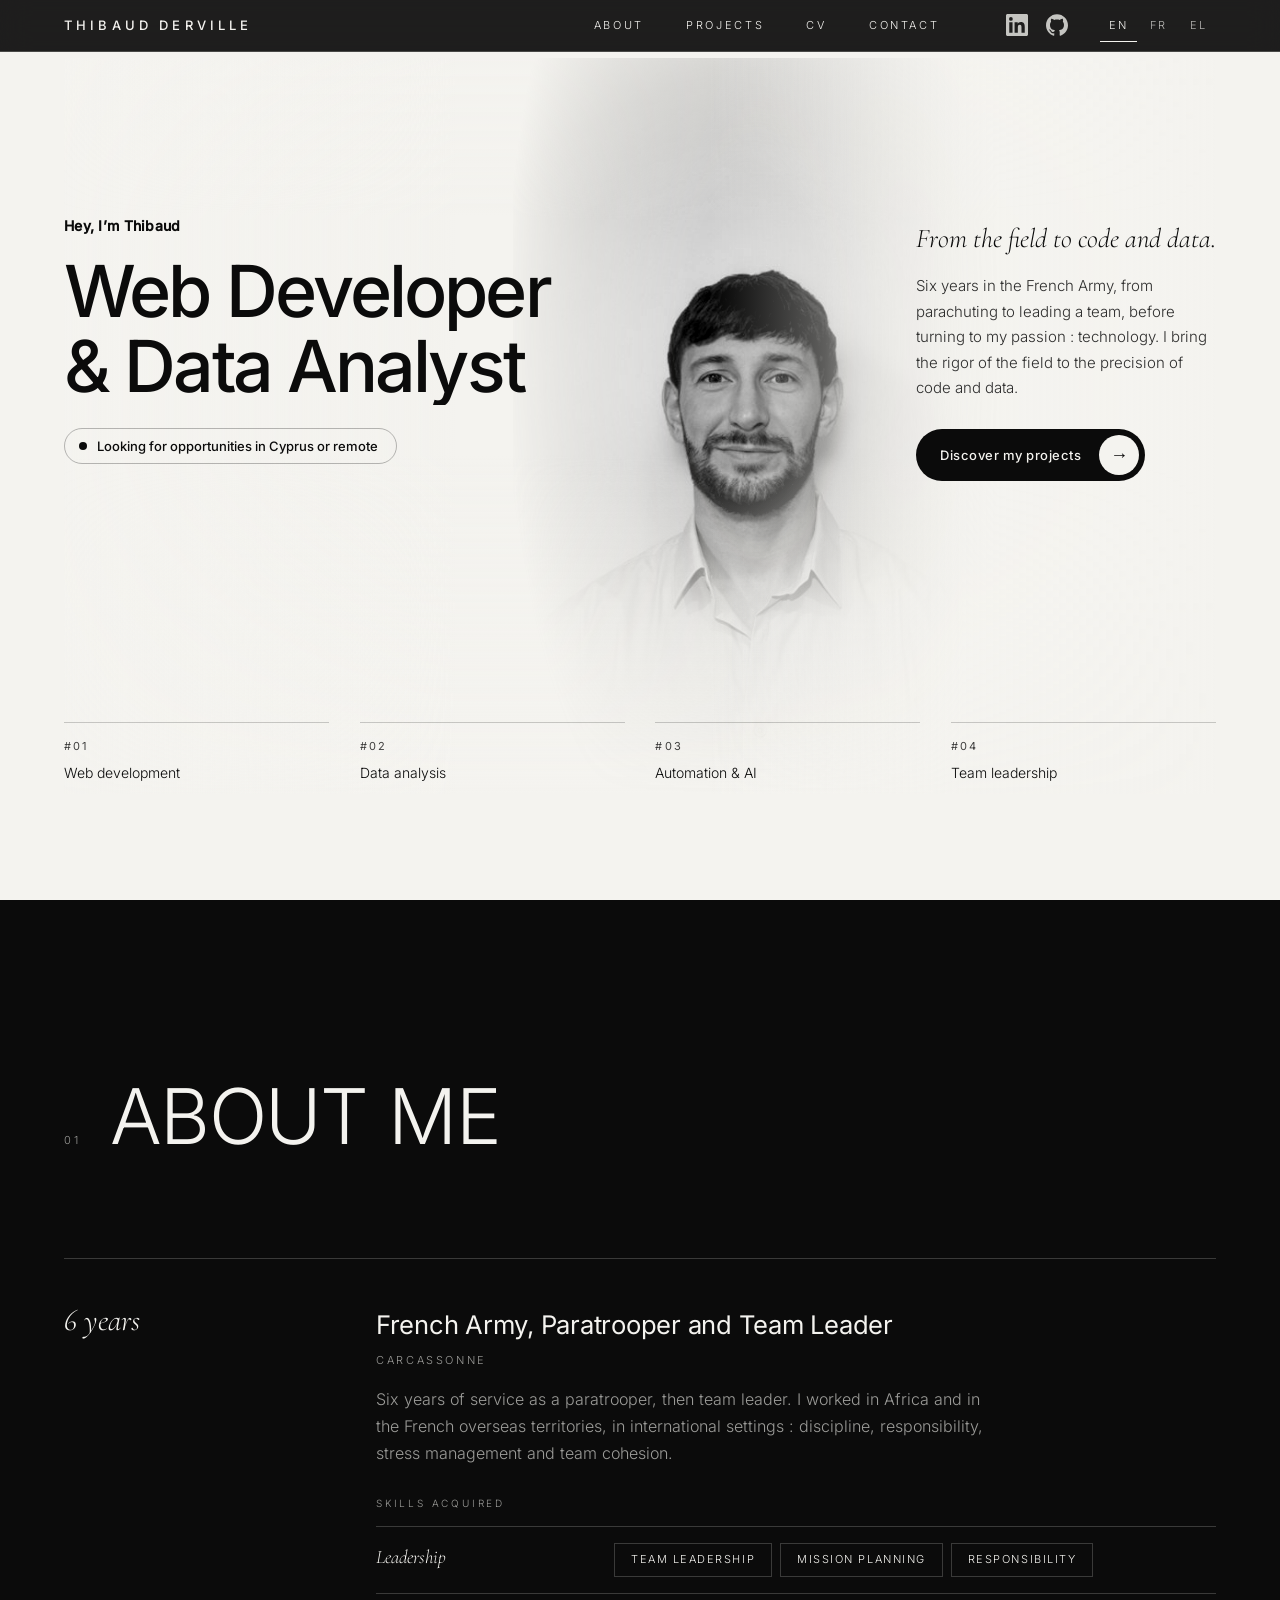
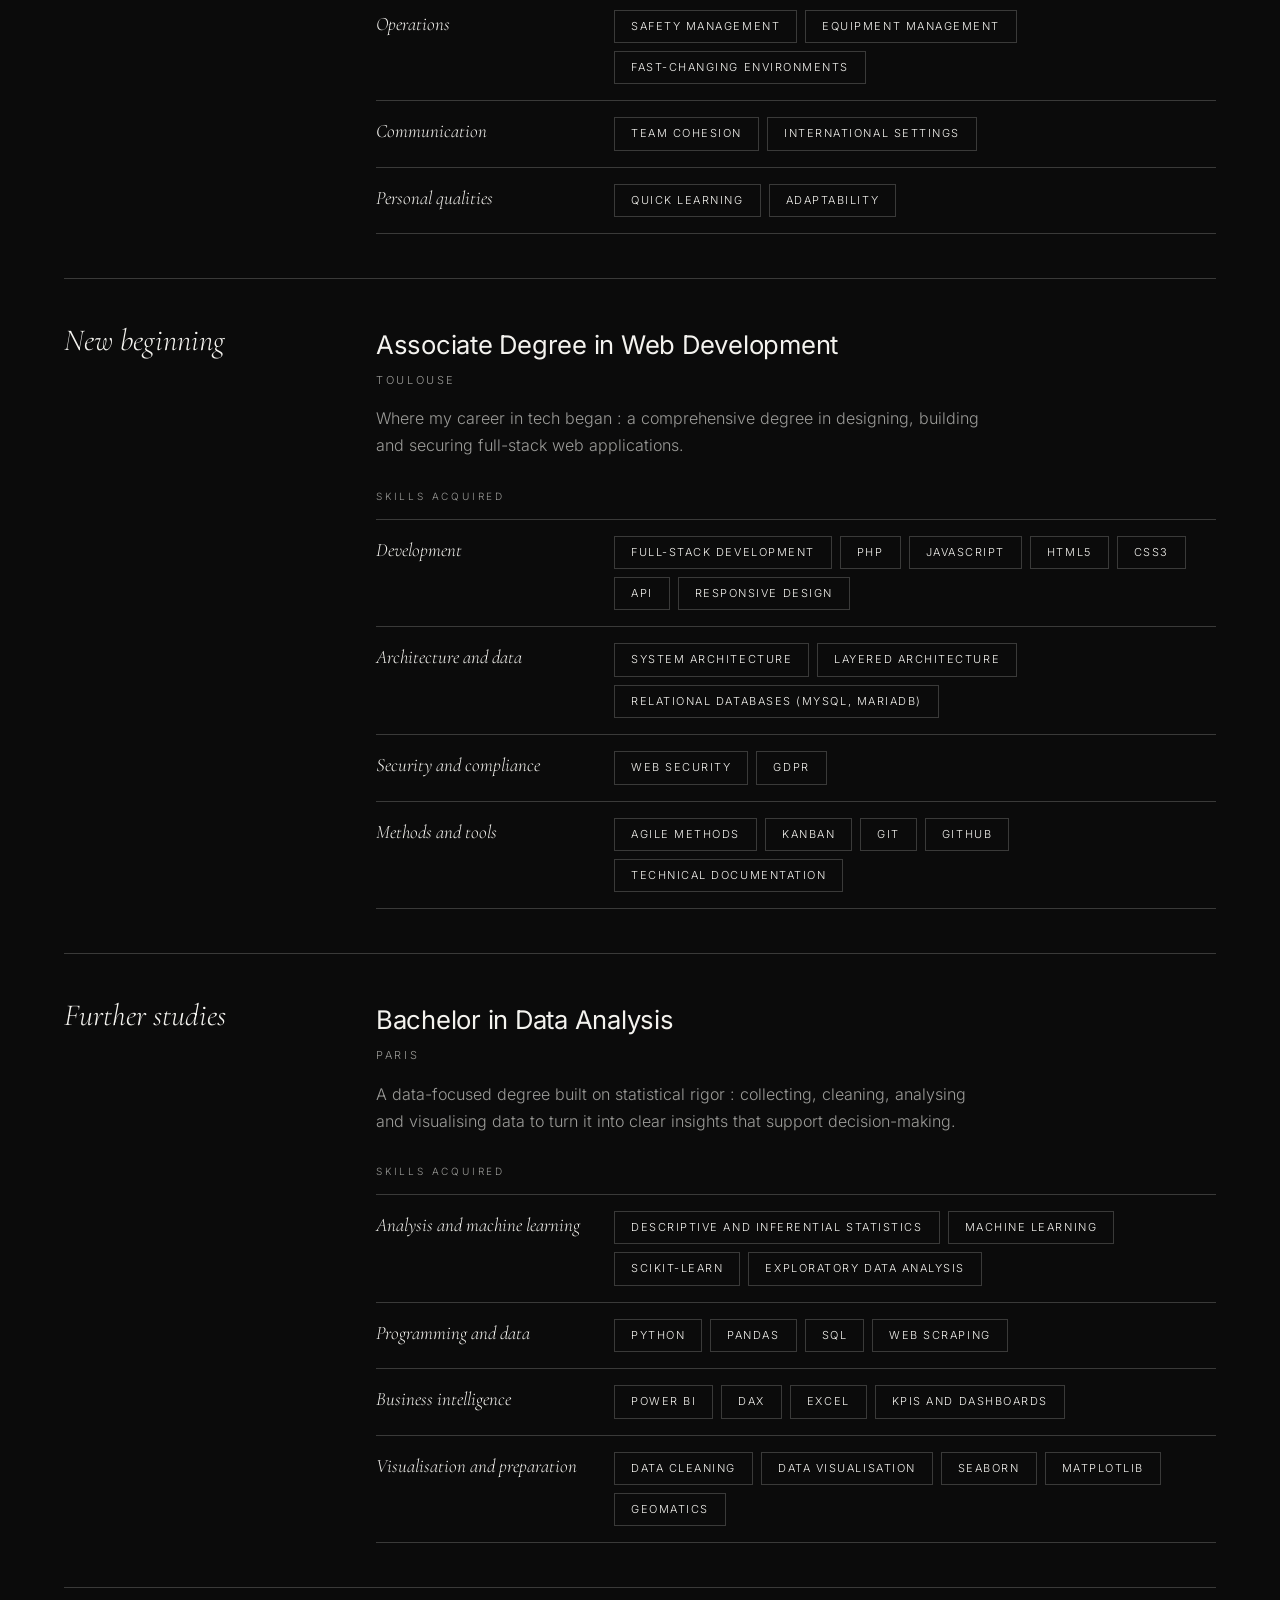
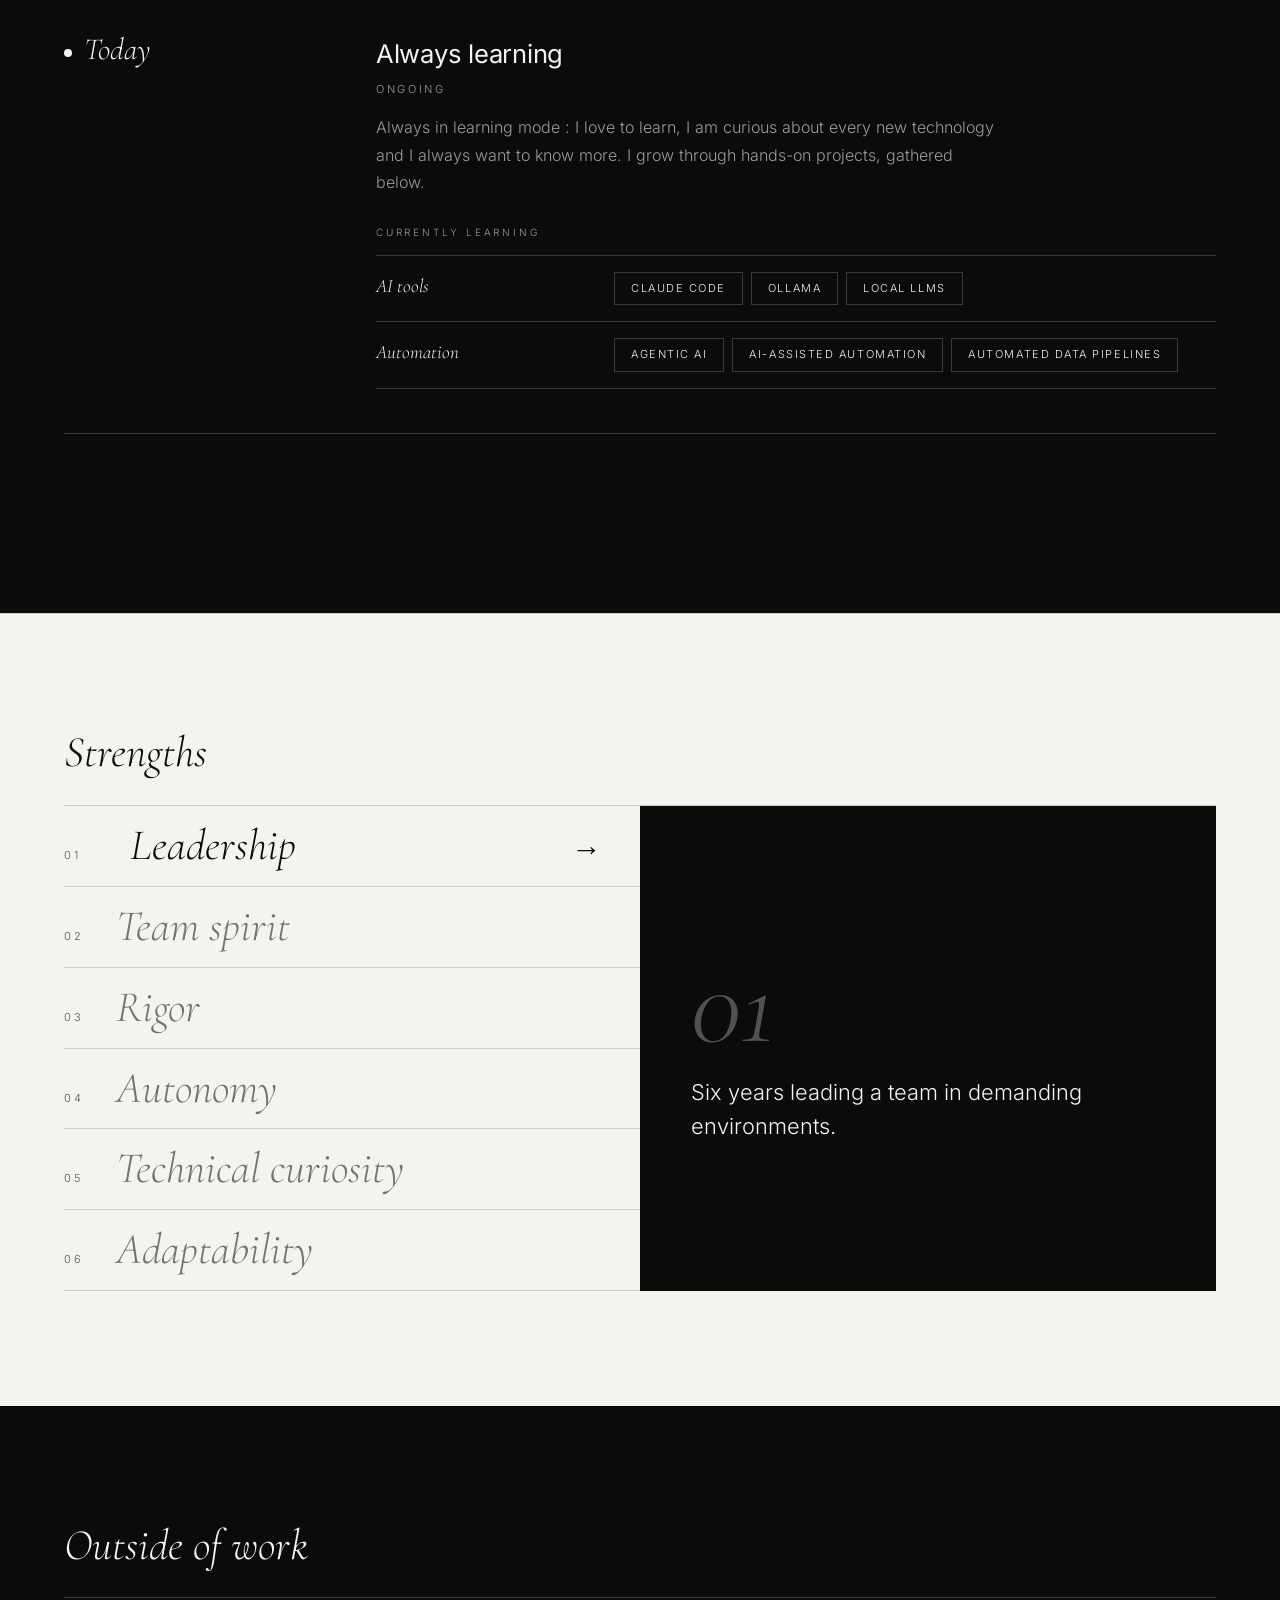
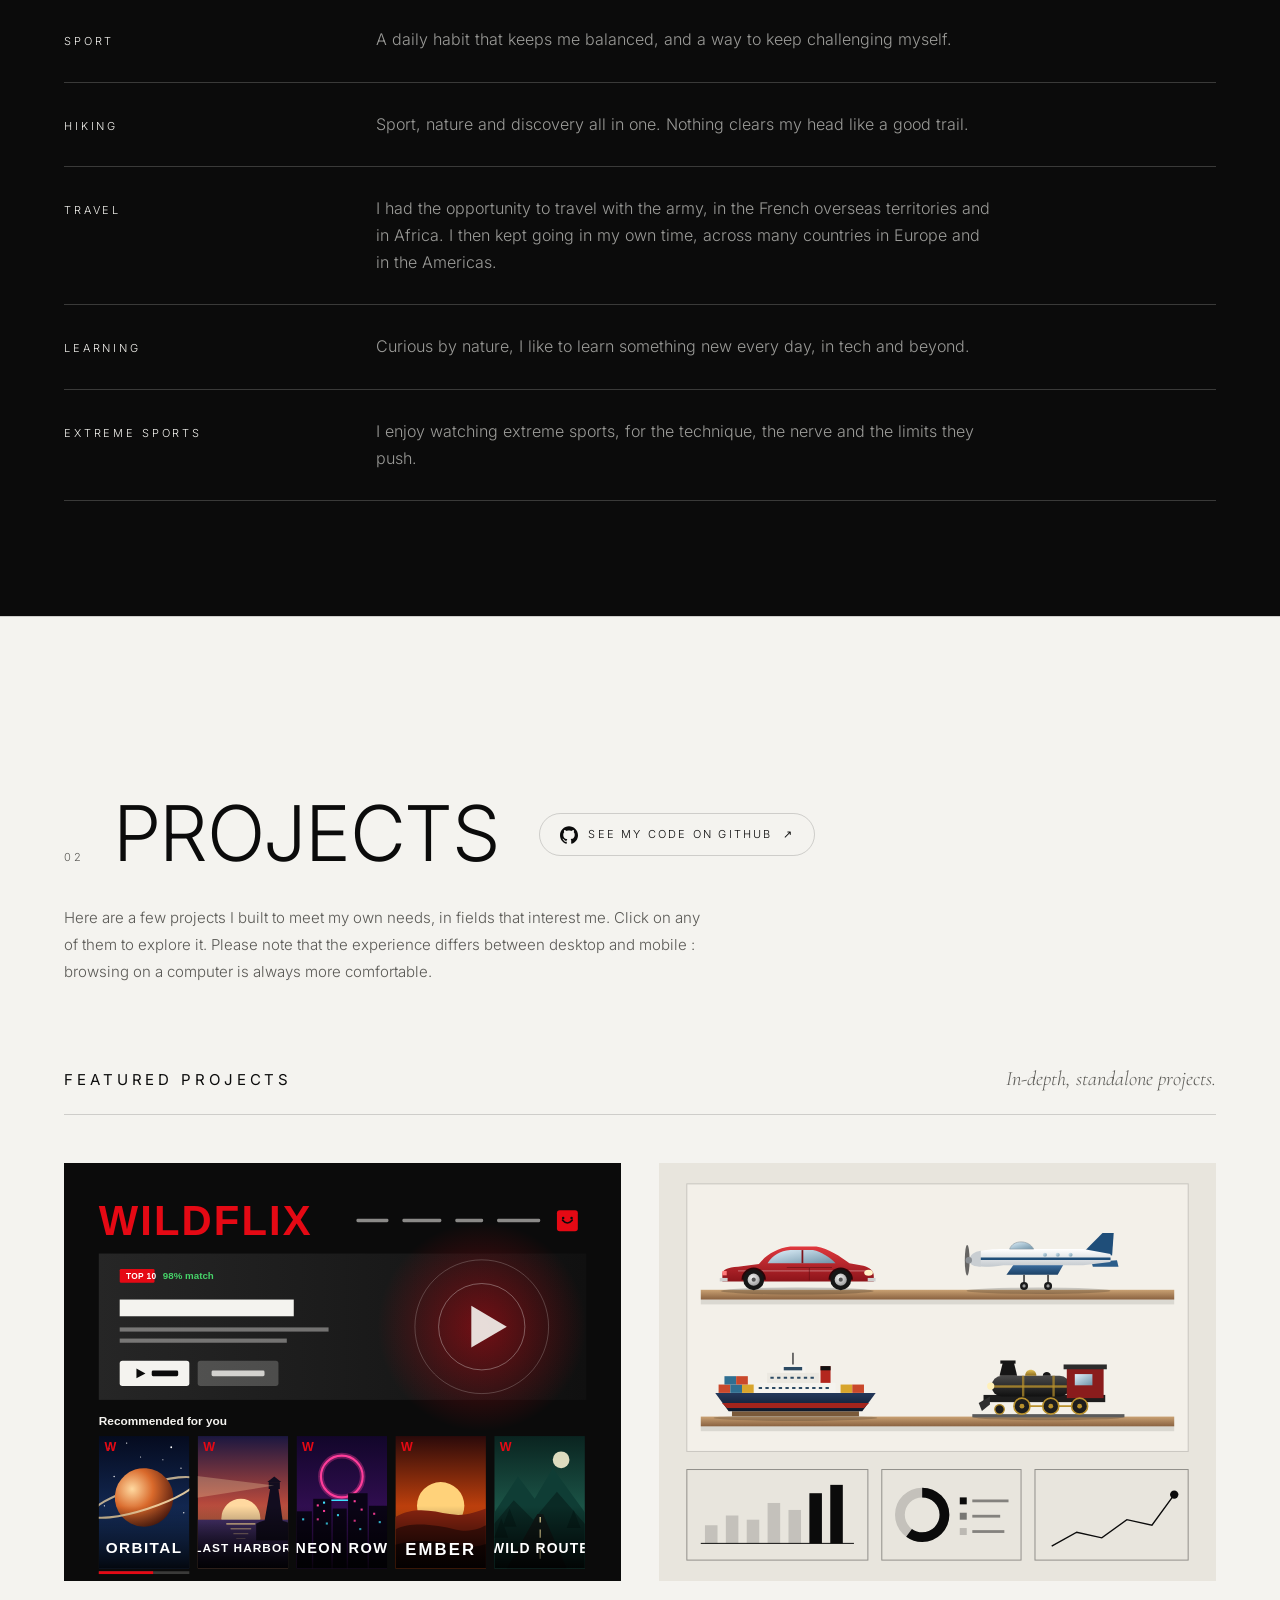
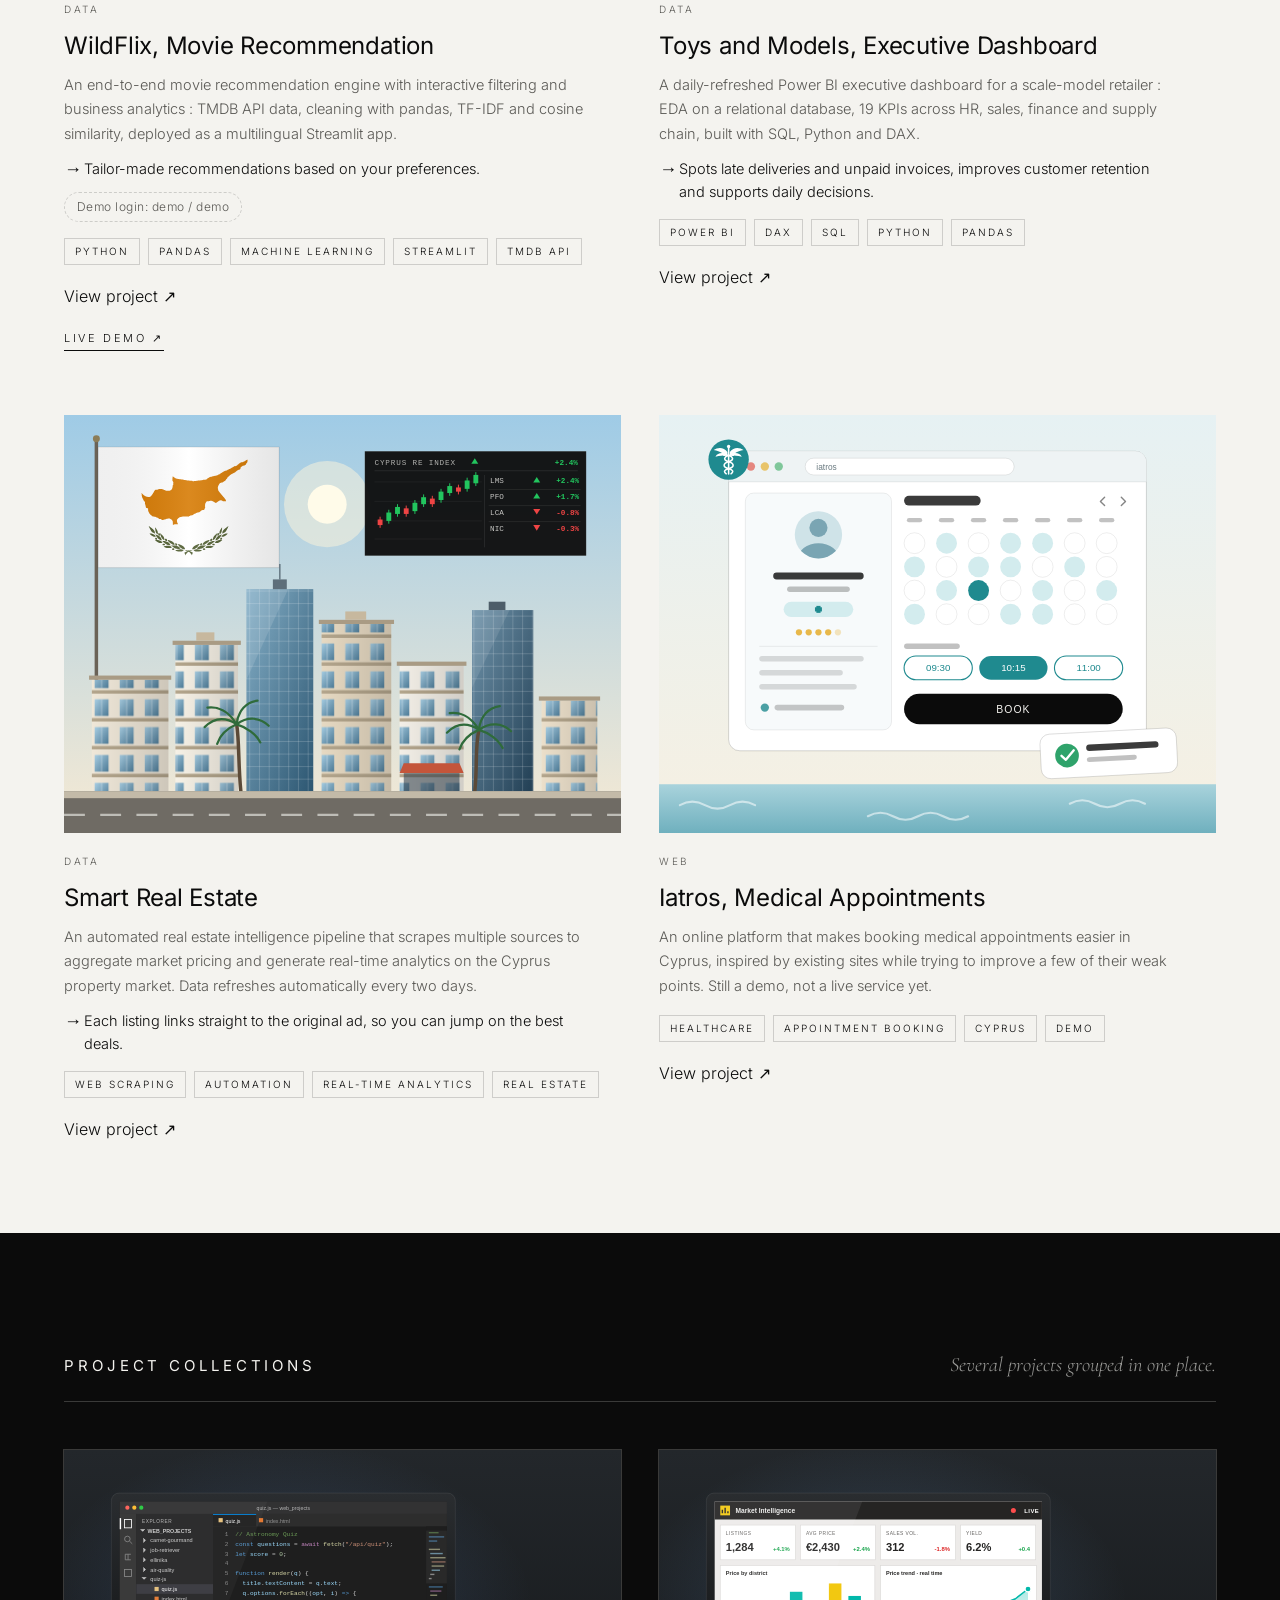
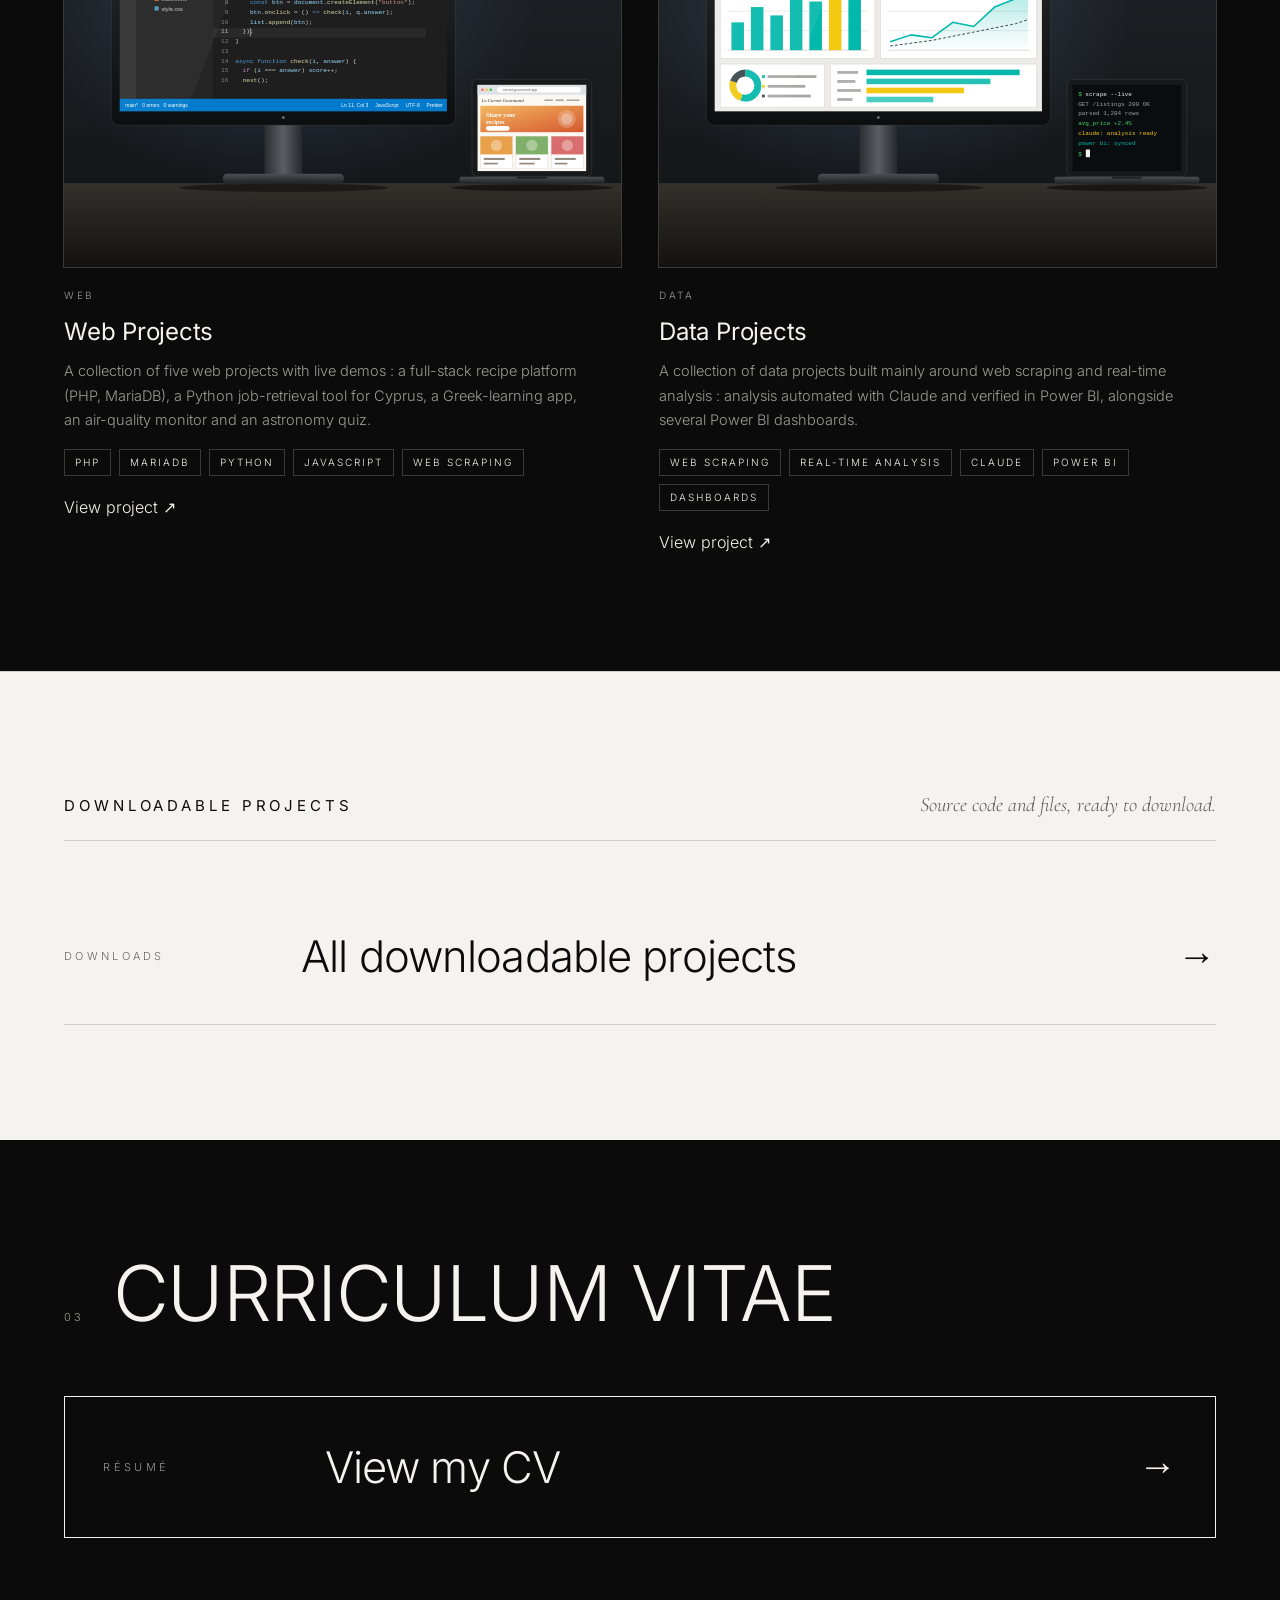
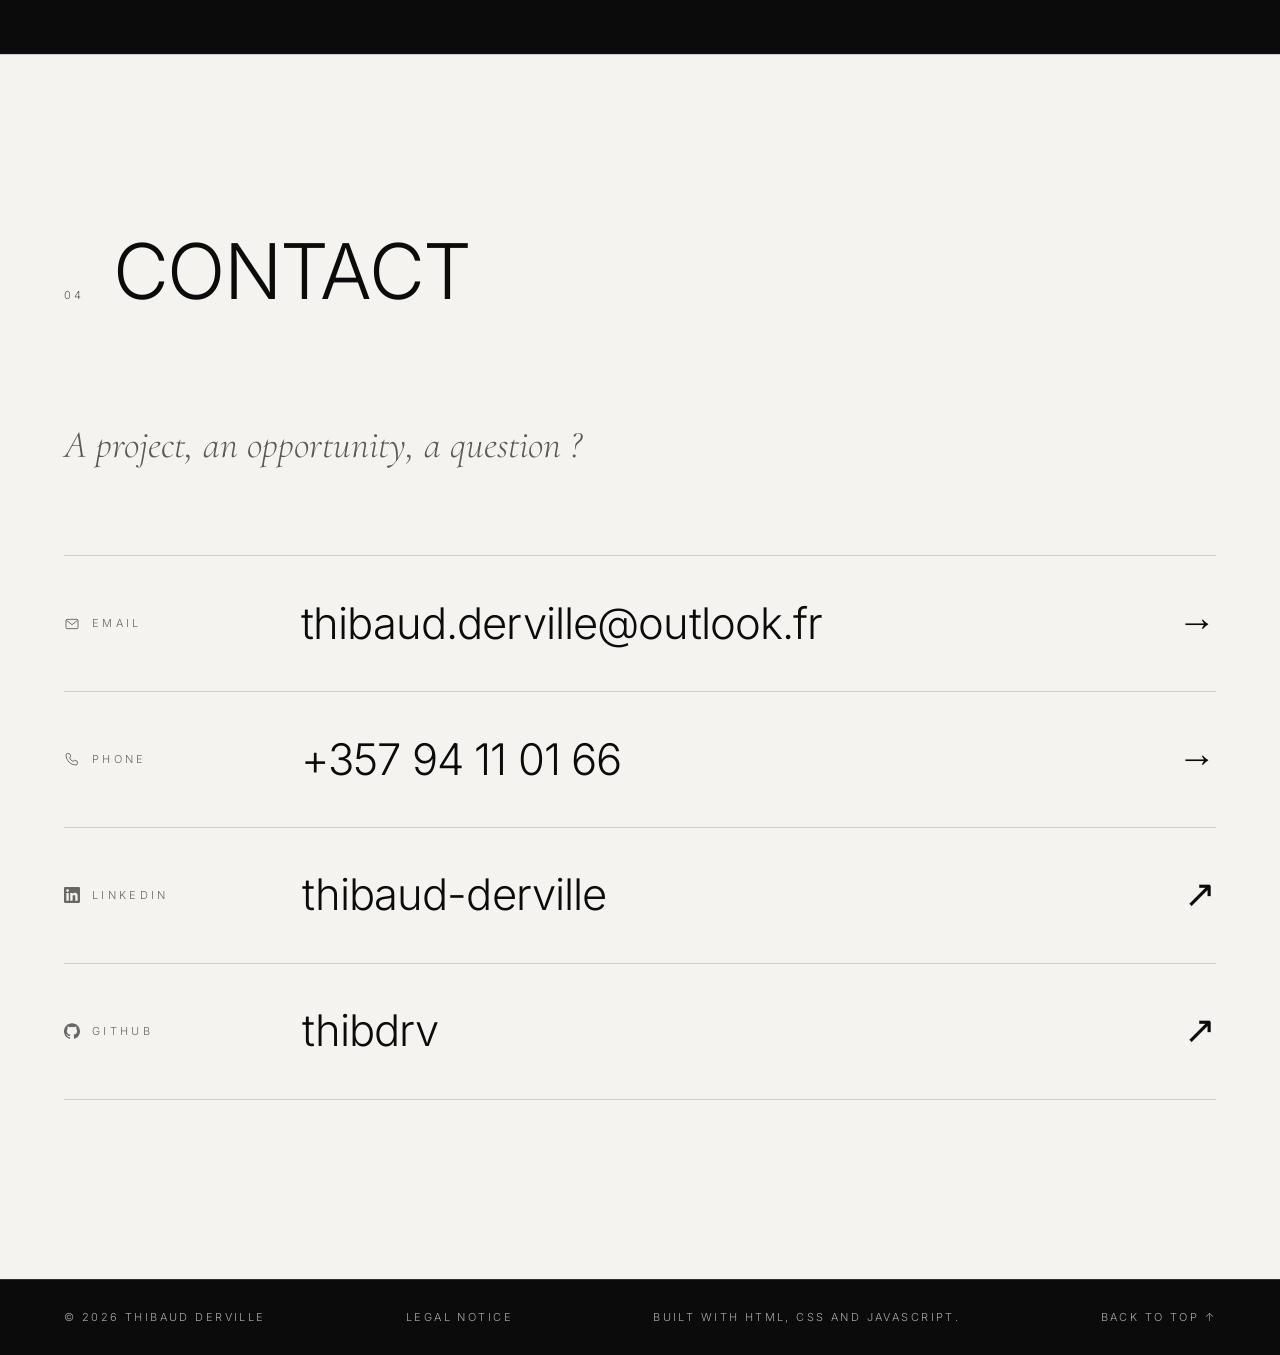
==== commit f8637c90: "Accueil : pastille de disponibilité avec point clignotant - « Looking for opportunities in Cyprus or" ====
--- a/index.html
+++ b/index.html
@@ -217,6 +217,7 @@
             <span class="line"><span class="line__inner" data-i18n="hero.line1">Web Developer</span></span>
             <span class="line"><span class="line__inner" data-i18n-html="hero.line2"><em>&amp;</em> Data Analyst</span></span>
           </h1>
+          <p class="hero__status reveal"><span class="hero__status-dot" aria-hidden="true"></span><span data-i18n="hero.status">Looking for opportunities in Cyprus or remote</span></p>
         </div>
         <div class="hero__aside">
           <p class="hero__tagline reveal" data-i18n="hero.tagline">From the field to code and data.</p>
--- a/css/style.css
+++ b/css/style.css
@@ -14,7 +14,7 @@
 
 *, *::before, *::after { box-sizing: border-box; margin: 0; padding: 0; }
 
-html { scroll-behavior: smooth; scroll-padding-top: 76px; }
+html { scroll-behavior: smooth; scroll-padding-top: 60px; }
 /* Garde-fou : jamais de défilement horizontal de la page */
 html, body { max-width: 100%; overflow-x: clip; }
 
@@ -109,7 +109,7 @@
   display: flex;
   justify-content: space-between;
   align-items: center;
-  padding: 18px var(--pad);
+  padding: 8px var(--pad);
   /* par défaut (sur une partie crème) : barre noire, texte crème */
   --bg: #0b0b0b;
   --ink: #f4f3ef;
@@ -152,7 +152,7 @@
   font: inherit;
   font-size: 11px;
   letter-spacing: 0.2em;
-  padding: 8px 9px;
+  padding: 7px 9px;
   cursor: pointer;
   opacity: 0.72;
   border-bottom: 1px solid transparent;
@@ -167,7 +167,7 @@
   letter-spacing: 0.24em;
   text-transform: uppercase;
   position: relative;
-  padding: 9px 16px;
+  padding: 8px 16px;
   border-radius: 999px;
   transition: background-color 0.5s var(--ease), color 0.5s var(--ease);
 }
@@ -497,6 +497,7 @@
 .dl-item .btn { padding: 14px 22px; }
 .dl-item .btn small { font-size: 10px; letter-spacing: 0.1em; text-transform: none; opacity: 0.6; }
 .dl-item__repo {
+  align-self: flex-end; /* lien « View on GitHub » aligné à droite, sous les boutons */
   font-size: 11px;
   letter-spacing: 0.24em;
   text-transform: uppercase;
@@ -770,8 +771,8 @@
 .social a {
   display: grid;
   place-items: center;
-  width: 38px;
-  height: 38px;
+  width: 34px;
+  height: 34px;
   opacity: 0.78;
   transition: opacity 0.4s var(--ease), transform 0.4s var(--ease);
 }
@@ -1029,7 +1030,7 @@
   min-height: 100svh;
   justify-content: flex-start;
   gap: 14px;
-  padding: 76px var(--pad) 28px;
+  padding: 58px var(--pad) 28px;
 }
 .hero__card {
   position: relative;
@@ -1526,3 +1527,45 @@
     color: #555;
   }
 }
+
+/* Téléphone, page de téléchargement : « View on GitHub » centré sous le bouton de téléchargement */
+@media (max-width: 720px) {
+  .dl-item__repo { align-self: center; }
+  /* boutons de même largeur (Windows / Linux) : le lien reste bien centré sous les deux */
+  .dl-item__buttons { flex-direction: column; align-items: stretch; }
+}
+
+/* Accueil : disponibilité, juste sous le titre */
+.hero__status {
+  display: inline-flex;
+  align-items: center;
+  gap: 10px;
+  margin-top: clamp(16px, 1.8vw, 24px);
+  padding: 8px 18px 8px 14px;
+  border: 1px solid rgba(11, 11, 11, 0.28);
+  border-radius: 999px;
+  font-size: 13px;
+  font-weight: 500;
+  line-height: 1.4;
+  color: #0b0b0b;
+}
+.hero__status-dot {
+  flex: none;
+  width: 8px;
+  height: 8px;
+  border-radius: 50%;
+  background: #0b0b0b;
+}
+@media (max-width: 820px) {
+  .hero__status { font-size: 12.5px; padding: 7px 14px 7px 12px; }
+}
+
+/* Point de disponibilité : clignotement doux avec une onde (désactivé si le visiteur réduit les animations) */
+.hero__status-dot { animation: status-blink 1.7s ease-in-out infinite; }
+@keyframes status-blink {
+  0%, 100% { opacity: 1; box-shadow: 0 0 0 0 rgba(11, 11, 11, 0.4); }
+  50% { opacity: 0.25; box-shadow: 0 0 0 7px rgba(11, 11, 11, 0); }
+}
+@media (prefers-reduced-motion: reduce) {
+  .hero__status-dot { animation: none; }
+}
